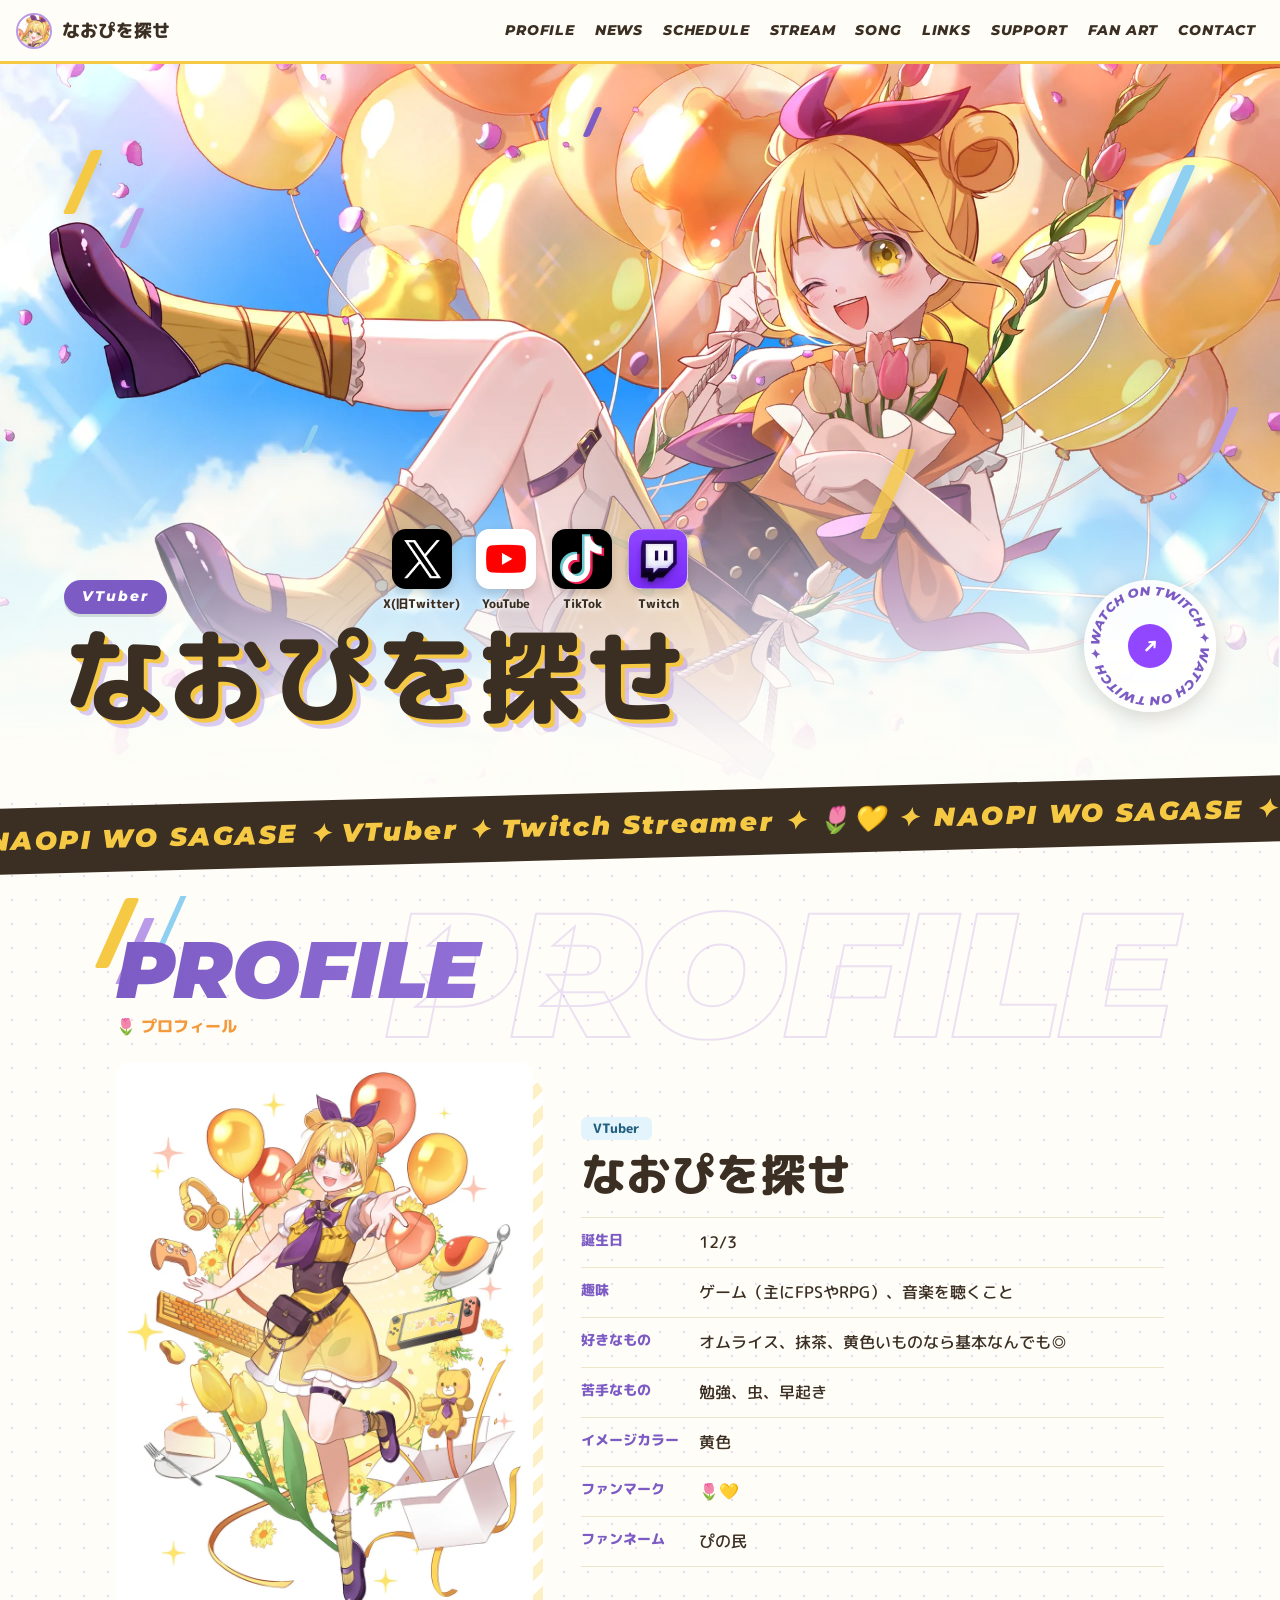
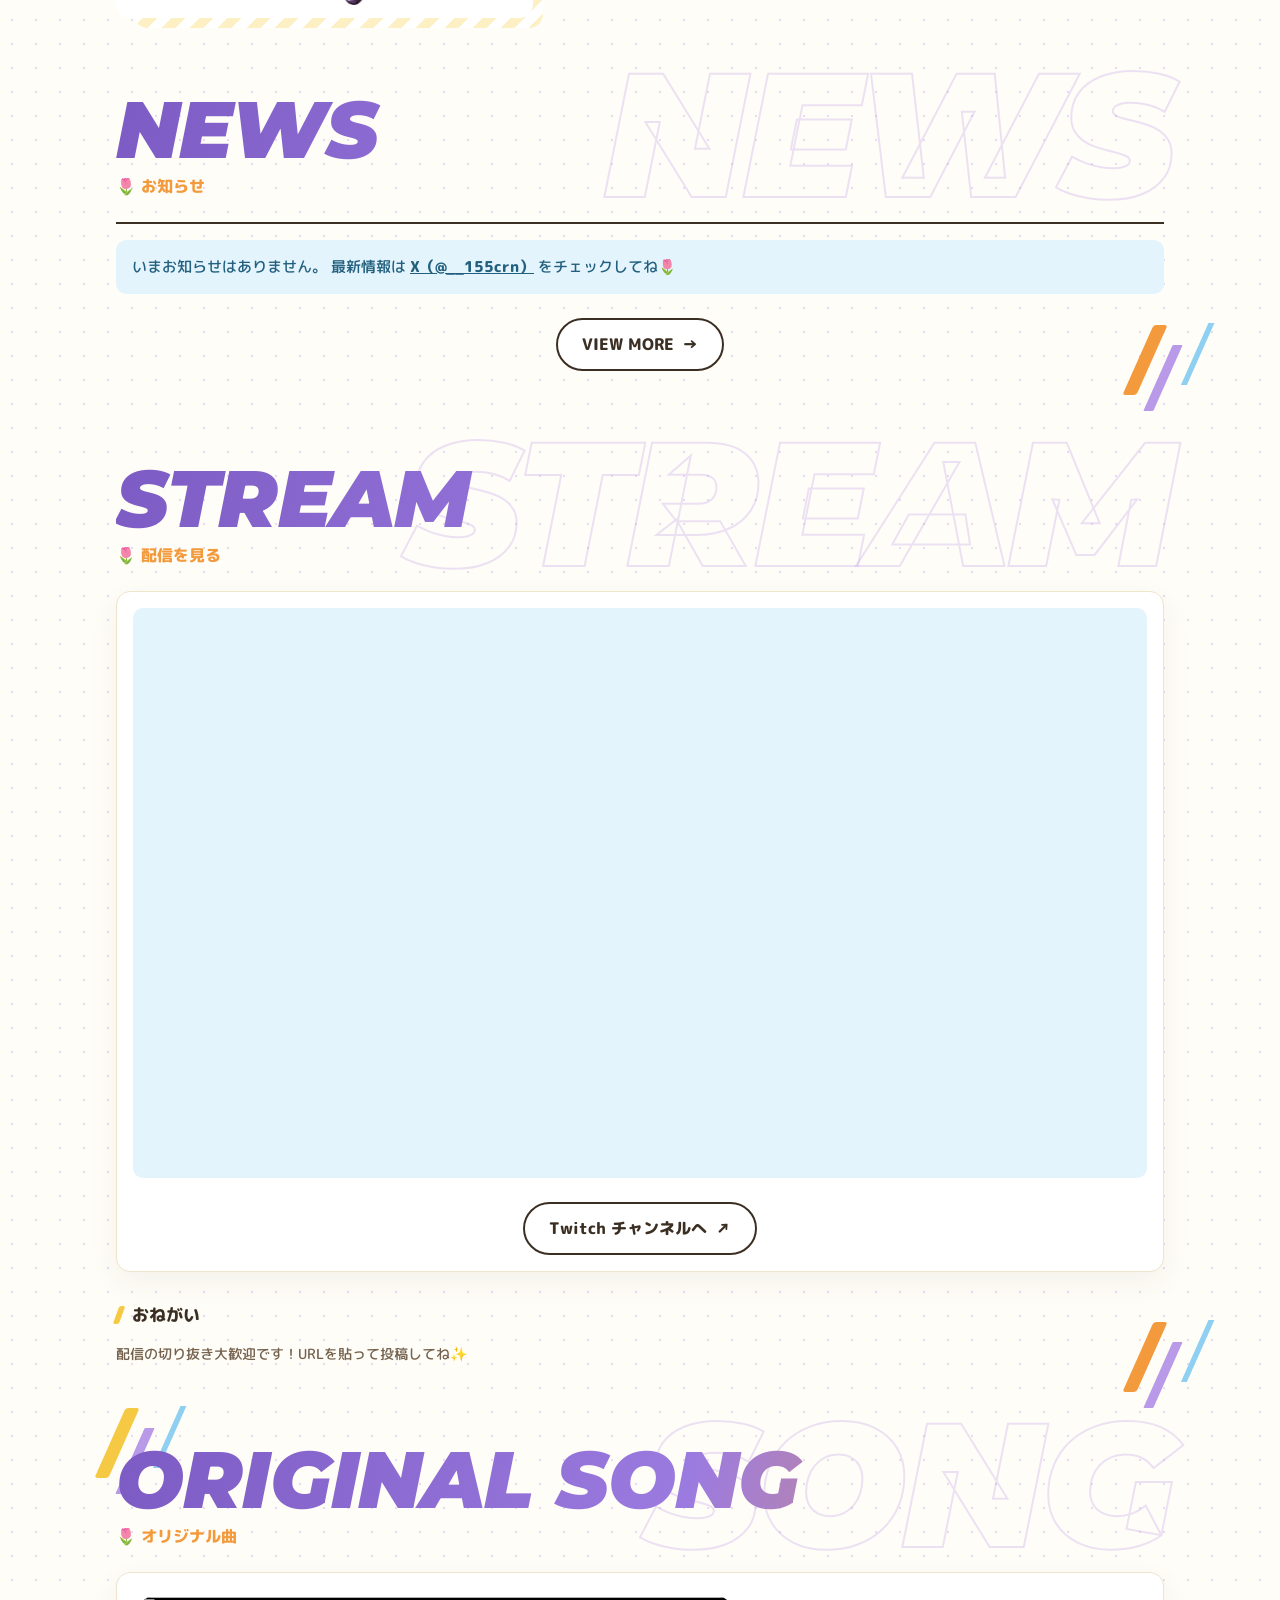
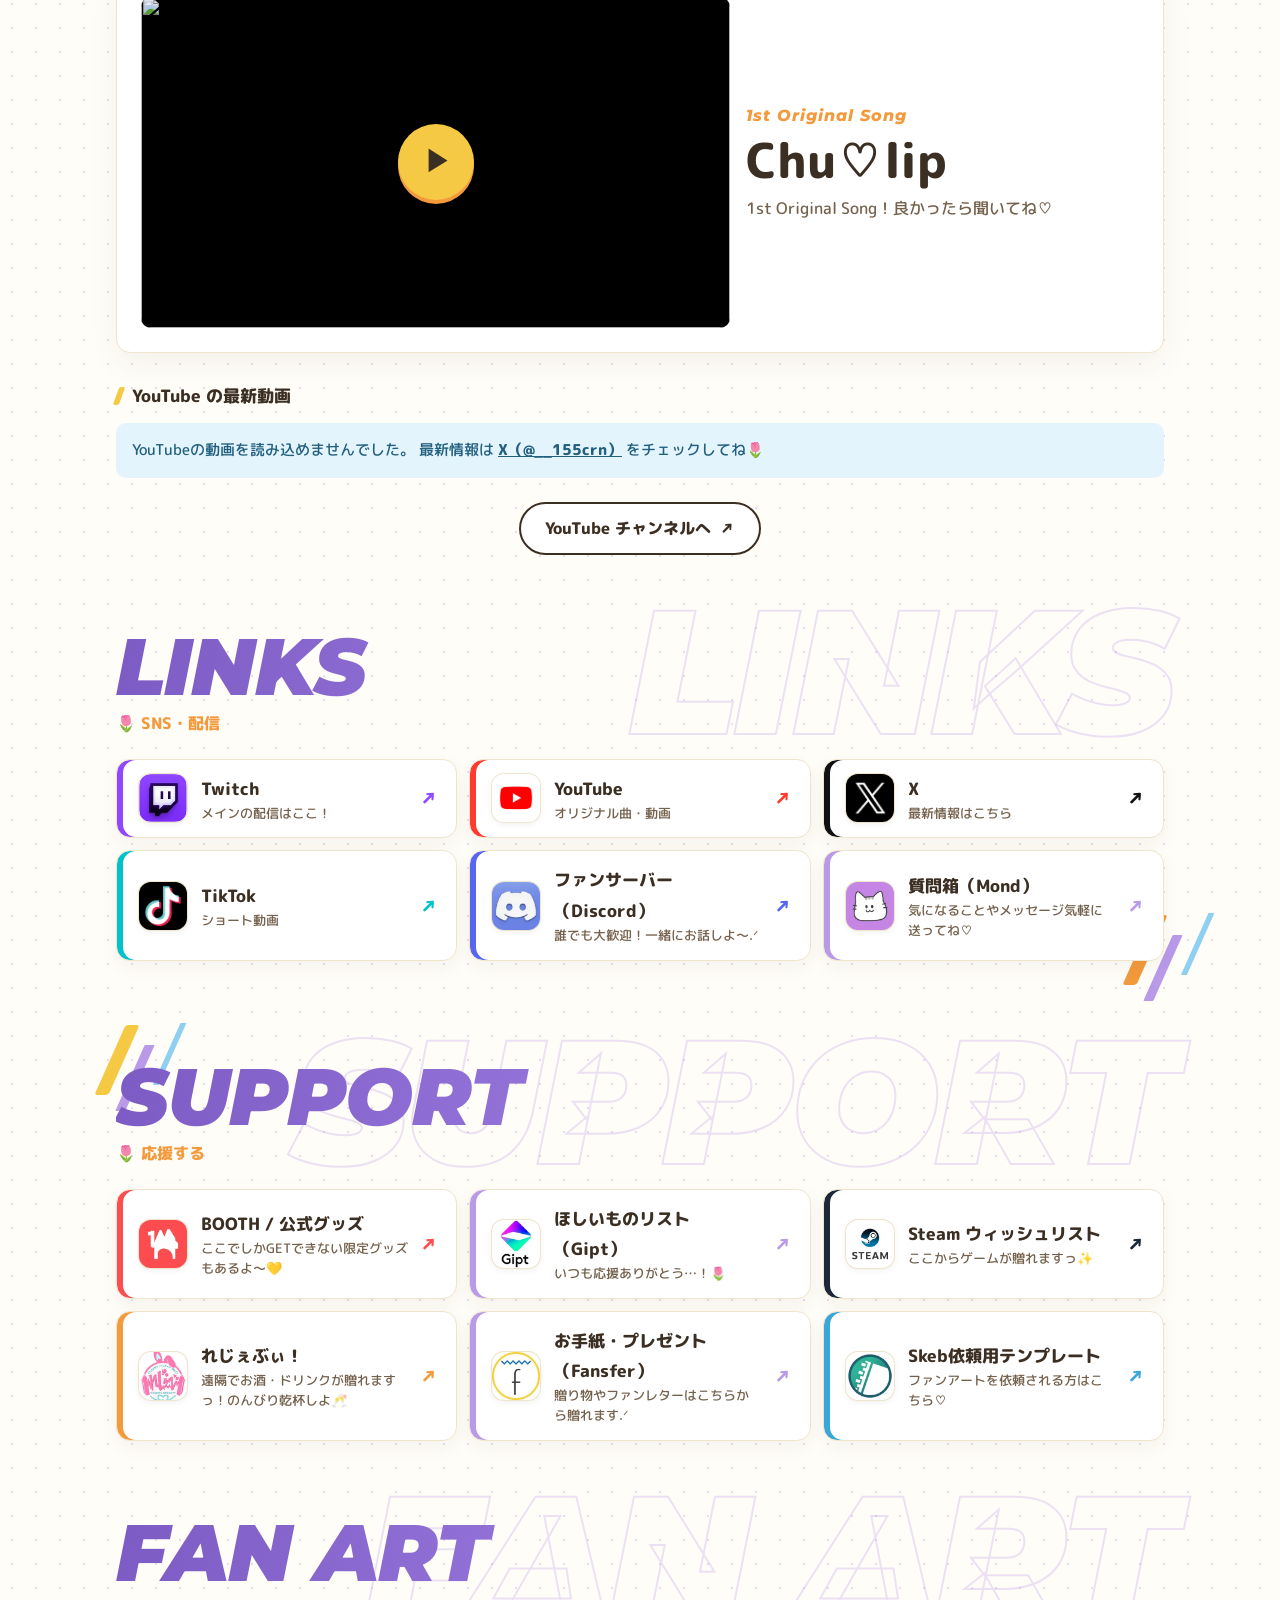
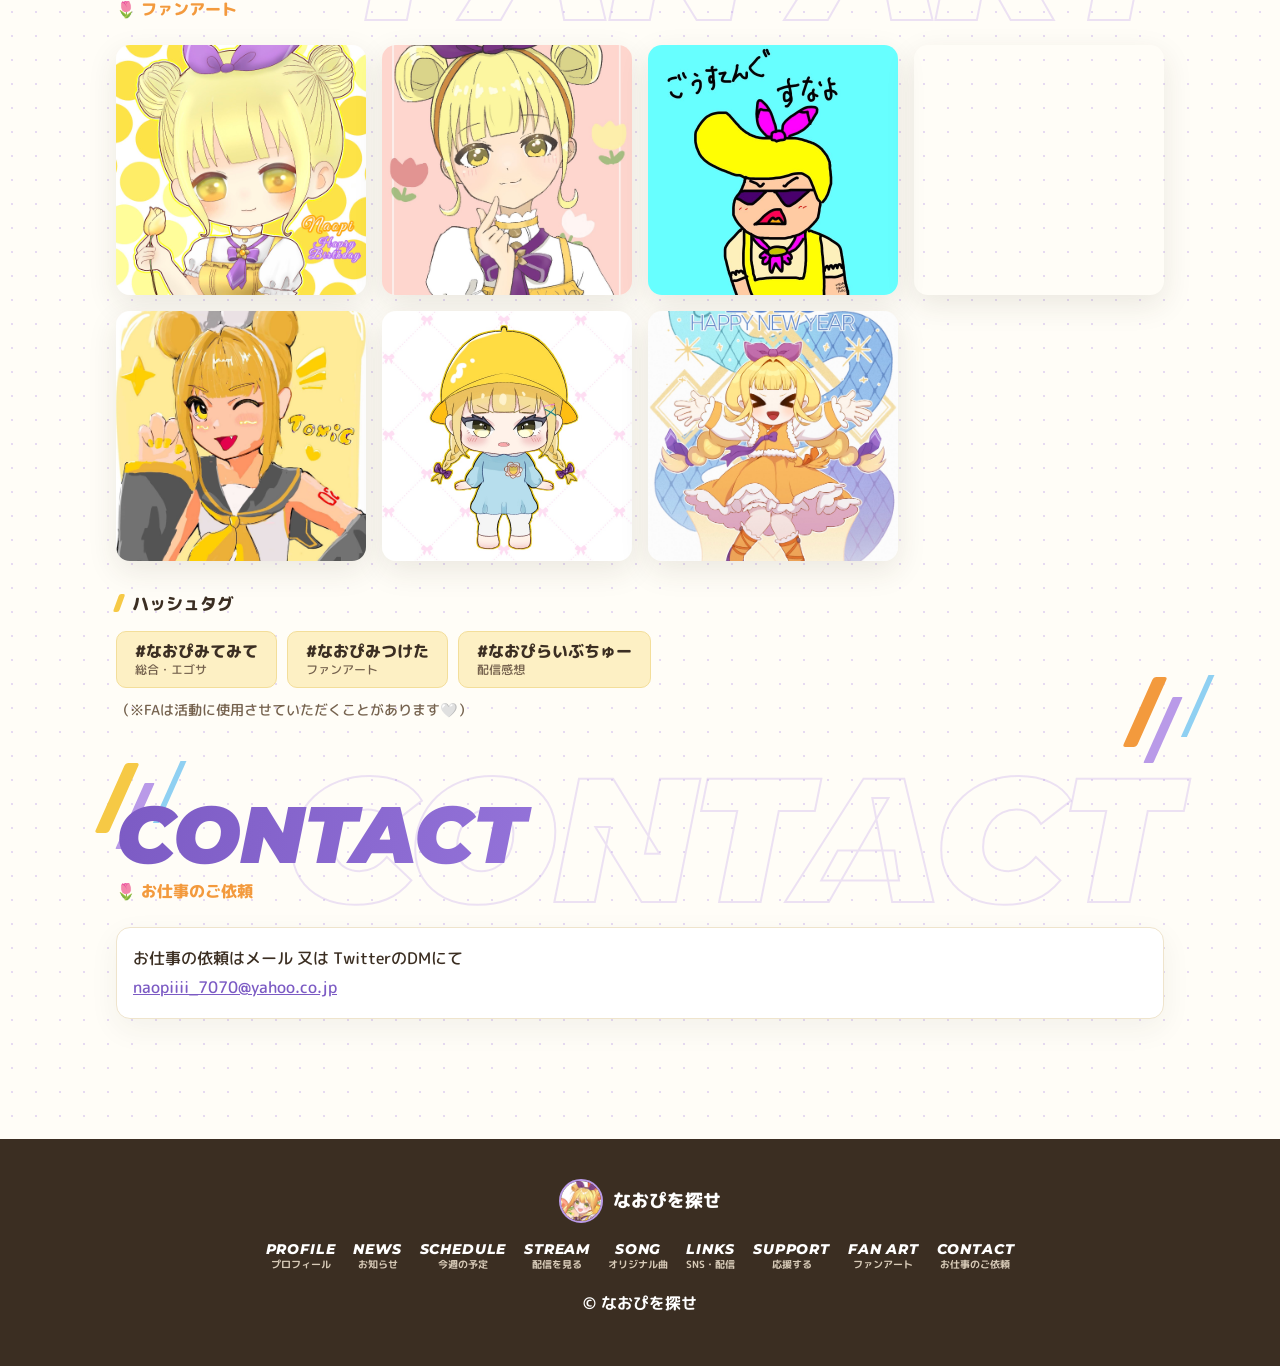
==== site/index.html @ 1cdb98ff "バージョン番号を更新（トップの絵を元に戻したので古い表示が残らないように） Co-Authored-By: Claude Opus 5.5 <noreply@anthropic.com>" ====
<!doctype html>
<html lang="ja">
<head>
<meta charset="utf-8">
<meta name="viewport" content="width=device-width, initial-scale=1">
<title>なおぴを探せ 公式サイト</title>
<meta name="description" content="黄色とチューリップが好きなVTuber「なおぴを探せ」の公式サイト。Twitchでの配信、オリジナル曲「Chu♡lip」、最新のお知らせはこちら。">
<meta name="theme-color" content="#F6C945">
<meta property="og:type" content="website">
<meta property="og:title" content="なおぴを探せ 公式サイト">
<meta property="og:description" content="黄色とチューリップが好きなVTuber。Twitchで配信中🌷💛">
<link rel="canonical" href="https://naopi-official.github.io/">
<meta property="og:url" content="https://naopi-official.github.io/">
<meta property="og:site_name" content="なおぴを探せ 公式サイト">
<meta property="og:image" content="https://naopi-official.github.io/img/ogp.png">
<meta property="og:image:width" content="1200">
<meta property="og:image:height" content="630">
<meta name="twitter:image" content="https://naopi-official.github.io/img/ogp.png">
<meta name="twitter:card" content="summary_large_image">
<meta name="twitter:site" content="@__155crn">
<link rel="icon" href="img/icon-32.png" sizes="32x32">
<link rel="apple-touch-icon" href="img/icon-192.png">
<link rel="preconnect" href="https://fonts.googleapis.com">
<link rel="preconnect" href="https://fonts.gstatic.com" crossorigin>
<link href="https://fonts.googleapis.com/css2?family=M+PLUS+Rounded+1c:wght@500;700;800&family=Montserrat:ital,wght@1,800;1,900&display=swap" rel="stylesheet">
<link rel="stylesheet" href="css/style.css?v=202611242104">
<script type="module" src="js/main.js?v=202611242104"></script>
</head>
<body>
<div id="loader" class="loader" aria-hidden="true">
  <img class="loader-icon" src="img/loader-tulip.webp?v=2" alt="" width="140" height="140">
  <p class="loader-name">なおぴを探せ</p>
  <p class="loader-bar"><span></span></p>
</div>
<a class="skip" href="#profile">本文へ</a>

<header class="site-header">
  <a class="logo" href="#top"><img src="img/icon-192.png" alt="" width="36" height="36"><span data-name>なおぴを探せ</span></a>
  <button id="menu-button" class="menu-button" type="button" aria-expanded="false" aria-controls="site-nav"><span></span><span></span><span class="sr">メニュー</span></button>
  <nav id="site-nav" class="site-nav" aria-label="ページ内メニュー">
    <a href="#profile"><span class="nav-en">PROFILE</span></a>
    <a href="#news"><span class="nav-en">NEWS</span></a>
    <a href="#week"><span class="nav-en">SCHEDULE</span></a>
    <a href="#watch"><span class="nav-en">STREAM</span></a>
    <a href="#youtube"><span class="nav-en">SONG</span></a>
    <a href="#links"><span class="nav-en">LINKS</span></a>
    <a href="#support"><span class="nav-en">SUPPORT</span></a>
    <a href="#gallery"><span class="nav-en">FAN ART</span></a>
    <a href="#contact"><span class="nav-en">CONTACT</span></a>
  </nav>
</header>

<section id="top" class="hero">
  <div class="hero-slides">
    <picture class="hero-slide hero-slide-swing is-active">
      <source srcset="img/hero-swing.webp" type="image/webp">
      <img src="img/hero-swing.jpg" alt="風船のブランコに乗ってウインクする、黄色い髪のなおぴ" fetchpriority="high">
    </picture>
  </div>
  <div class="particles" aria-hidden="true">
    <i class="p p1"></i><i class="p p2"></i><i class="p p3"></i><i class="p p4"></i>
    <i class="p p5"></i><i class="p p6"></i><i class="p p7"></i><i class="p p8"></i>
  </div>
  <a class="circle-link" href="https://www.twitch.tv/naopi123" target="_blank" rel="noopener noreferrer" aria-label="Twitchで配信を見る">
    <svg viewBox="0 0 120 120" aria-hidden="true">
      <defs><path id="circle-path" d="M60,60 m-46,0 a46,46 0 1,1 92,0 a46,46 0 1,1 -92,0"/></defs>
      <text textLength="286" lengthAdjust="spacingAndGlyphs"><textPath href="#circle-path" textLength="286" lengthAdjust="spacingAndGlyphs">WATCH ON TWITCH ✦ WATCH ON TWITCH ✦</textPath></text>
    </svg>
    <span class="circle-arrow">↗</span>
  </a>
  <div class="hero-copy">
    <a id="live-badge" class="live-badge" href="https://www.twitch.tv/naopi123" target="_blank" rel="noopener noreferrer" hidden>● LIVE NOW — いますぐ見る ↗</a>
    <div class="hero-title">
      <div class="hero-top-row">
        <p class="hero-kicker">VTuber</p>
        <ul class="hero-sns" aria-label="SNS">
          <li><a href="https://x.com/__155crn" target="_blank" rel="noopener noreferrer"><img src="img/links/x.png" alt="" width="64" height="64"><span>X(旧Twitter)</span></a></li>
          <li><a href="https://www.youtube.com/@naopi_123" target="_blank" rel="noopener noreferrer"><img src="img/links/youtube.png" alt="" width="64" height="64"><span>YouTube</span></a></li>
          <li><a href="https://www.tiktok.com/@naopi_123" target="_blank" rel="noopener noreferrer"><img src="img/links/tiktok.png" alt="" width="64" height="64"><span>TikTok</span></a></li>
          <li><a href="https://www.twitch.tv/naopi123" target="_blank" rel="noopener noreferrer"><img src="img/links/twitch.webp" alt="" width="64" height="64"><span>Twitch</span></a></li>
        </ul>
      </div>
      <h1 class="hero-name" data-name>なおぴを探せ</h1>
    </div>
  </div>
</section>

<div class="marquee" aria-hidden="true">
  <div class="marquee-track">
    <span>NAOPI WO SAGASE ✦ VTuber ✦ Twitch Streamer ✦ 🌷💛 ✦ </span><span>NAOPI WO SAGASE ✦ VTuber ✦ Twitch Streamer ✦ 🌷💛 ✦ </span>
  </div>
</div>

<main>
  <section id="profile" class="section" data-bg="PROFILE">
    <h2 class="section-title"><span class="en">PROFILE</span><span class="ja">プロフィール</span></h2>
    <div class="profile-card">
      <div class="profile-visual"><img src="img/profile-party.webp" alt="" width="900" height="1200" loading="lazy"></div>
      <div class="profile-body">
        <p class="profile-tag">VTuber</p>
        <p class="profile-name" data-name>なおぴを探せ</p>
        <dl id="profile-list" class="profile-list"></dl>
      </div>
    </div>
  </section>

  <section id="news" class="section" data-bg="NEWS">
    <h2 class="section-title"><span class="en">NEWS</span><span class="ja">お知らせ</span></h2>
    <ul id="notices-list" class="notices-list"></ul>
    <p class="news-more-wrap"><a class="btn btn-outline" href="news.html">VIEW MORE <span aria-hidden="true">→</span></a></p>
  </section>

  <section id="week" class="section" data-bg="SCHEDULE" hidden>
    <h2 class="section-title"><span class="en">SCHEDULE</span><span class="ja">今週の予定</span></h2>
    <p id="week-range" class="week-range"></p>
    <ol id="week-list" class="week-list"></ol>
  </section>

  <section id="watch" class="section" data-bg="STREAM">
    <h2 class="section-title"><span class="en">STREAM</span><span class="ja">配信を見る</span></h2>
    <div class="panel">
      <div id="twitch-player" class="embed-16x9" aria-label="Twitchプレイヤー"></div>
      <a class="btn btn-outline" href="https://www.twitch.tv/naopi123" target="_blank" rel="noopener noreferrer">Twitch チャンネルへ <span aria-hidden="true">↗</span></a>
    </div>
    <h3 class="sub-title">おねがい</h3>
    <p id="profile-clip" class="small-note"></p>
  </section>

  <section id="youtube" class="section" data-bg="SONG">
    <h2 class="section-title"><span class="en">ORIGINAL SONG</span><span class="ja">オリジナル曲</span></h2>
    <div class="panel song-panel">
      <div id="song-player" class="embed-16x9"></div>
      <div class="song-meta">
        <p class="song-label">1st Original Song</p>
        <p id="song-title" class="song-title">Chu♡lip</p>
        <p id="song-note" class="song-note"></p>
      </div>
    </div>
    <h3 class="sub-title">YouTube の最新動画</h3>
    <ul id="youtube-list" class="video-list"></ul>
    <a class="btn btn-outline" href="https://www.youtube.com/@naopi_123" target="_blank" rel="noopener noreferrer">YouTube チャンネルへ <span aria-hidden="true">↗</span></a>
  </section>

  <section id="links" class="section" data-bg="LINKS">
    <h2 class="section-title"><span class="en">LINKS</span><span class="ja">SNS・配信</span></h2>
    <div id="links-main" class="link-grid"></div>
    <div id="x-timeline" class="x-timeline" hidden></div>
  </section>

  <section id="support" class="section" data-bg="SUPPORT">
    <h2 class="section-title"><span class="en">SUPPORT</span><span class="ja">応援する</span></h2>
    <div id="links-support" class="link-grid"></div>
  </section>

  <section id="gallery" class="section" data-bg="FAN ART">
    <h2 class="section-title"><span class="en">FAN ART</span><span class="ja">ファンアート</span></h2>
    <div id="gallery-list" class="gallery"></div>
    <h3 class="sub-title">ハッシュタグ</h3>
    <div id="hashtags" class="hashtags"></div>
    <p id="fanart-note" class="small-note"></p>
  </section>

  <section id="contact" class="section" data-bg="CONTACT" hidden>
    <h2 class="section-title"><span class="en">CONTACT</span><span class="ja">お仕事のご依頼</span></h2>
    <p id="contact-text" class="panel"></p>
  </section>
</main>

<footer class="footer">
  <a class="logo" href="#top"><img src="img/icon-192.png" alt="" width="44" height="44"><span data-name>なおぴを探せ</span></a>
  <nav class="footer-nav" aria-label="フッターメニュー">
    <a href="#profile"><span class="nav-en">PROFILE</span><span class="nav-ja">プロフィール</span></a><a href="#news"><span class="nav-en">NEWS</span><span class="nav-ja">お知らせ</span></a><a href="#week"><span class="nav-en">SCHEDULE</span><span class="nav-ja">今週の予定</span></a><a href="#watch"><span class="nav-en">STREAM</span><span class="nav-ja">配信を見る</span></a><a href="#youtube"><span class="nav-en">SONG</span><span class="nav-ja">オリジナル曲</span></a><a href="#links"><span class="nav-en">LINKS</span><span class="nav-ja">SNS・配信</span></a><a href="#support"><span class="nav-en">SUPPORT</span><span class="nav-ja">応援する</span></a><a href="#gallery"><span class="nav-en">FAN ART</span><span class="nav-ja">ファンアート</span></a><a href="#contact"><span class="nav-en">CONTACT</span><span class="nav-ja">お仕事のご依頼</span></a>
  </nav>
  <p class="copy">© <span data-name>なおぴを探せ</span></p>
</footer>
</body>
</html>
---- site/css/style.css ----
/* なおぴを探せ 公式サイト
   色は絵から：黄色・オレンジ・水色・ラベンダー。構成は VTuber 公式サイトの定番（固定ナビ・全幅KV・特大英字見出し） */
:root {
  --yellow: #F6C945;
  --yellow-soft: #FDF0C4;
  --orange: #F39A3D;
  --sky: #8FD0F2;
  --sky-soft: #E3F4FC;
  --lavender: #B99AE8;
  --lavender-deep: #7C5BC4;
  --paper: #FFFDF7;
  --ink: #3B2E22;
  --ink-soft: #75624E;
  --line: #EFE4CC;
  --radius: 14px;
  --font: "M PLUS Rounded 1c", "Hiragino Maru Gothic ProN", "Yu Gothic", sans-serif;
  --display: "Montserrat", "M PLUS Rounded 1c", sans-serif;
  --header-h: 64px;
}

*, *::before, *::after { box-sizing: border-box; }
html { scroll-behavior: smooth; scroll-padding-top: calc(var(--header-h) + 12px); overflow-x: clip; }
body {
  margin: 0;
  font-family: var(--font);
  font-weight: 500;
  color: var(--ink);
  line-height: 1.8;
  background-color: var(--paper);
  background-image: radial-gradient(rgba(185, 154, 232, .35) 1.2px, transparent 1.4px);
  background-size: 24px 24px;
  overflow-x: hidden;
}
img { max-width: 100%; display: block; }
a { color: var(--lavender-deep); }
[hidden] { display: none !important; }
.sr { position: absolute; width: 1px; height: 1px; overflow: hidden; clip: rect(0 0 0 0); }
.skip { position: absolute; left: -999px; }
.skip:focus { left: 12px; top: 12px; z-index: 100; background: #fff; padding: 8px 12px; border-radius: 10px; }

/* ---------- Header（固定ナビ） ---------- */
.site-header {
  position: fixed; inset: 0 0 auto; z-index: 50; height: var(--header-h);
  display: flex; align-items: center; justify-content: space-between; gap: 16px;
  padding: 0 16px;
  background: rgba(255, 253, 247, .92);
  backdrop-filter: blur(8px);
  border-bottom: 3px solid var(--yellow);
}
.logo { display: inline-flex; align-items: center; gap: 10px; white-space: nowrap; flex-shrink: 0; color: var(--ink); text-decoration: none; font-weight: 800; font-size: 1.1rem; }
.logo img { border-radius: 50%; border: 2px solid var(--lavender); }
.site-nav { display: flex; gap: 4px; }
.site-nav a {
  display: flex; flex-direction: column; align-items: center; line-height: 1.25;
  font-family: var(--display); font-style: italic; font-weight: 800; font-size: .85rem; letter-spacing: .06em;
  color: var(--ink); text-decoration: none; padding: 6px 8px; border-radius: 8px; white-space: nowrap;
}
/* メニューの英語の下に小さく日本語 */
.nav-ja { font-family: var(--font); font-style: normal; font-weight: 700; font-size: .6rem; letter-spacing: 0; color: var(--ink-soft); white-space: nowrap; }
.site-nav a:hover { background: var(--yellow-soft); }
.menu-button { display: none; }

@media (max-width: 959px) {
  .menu-button {
    display: grid; place-content: center; gap: 6px; width: 48px; height: 48px; border: 0; border-radius: 12px;
    background: var(--yellow); cursor: pointer;
  }
  .menu-button > span:not(.sr) { display: block; width: 22px; height: 3px; border-radius: 3px; background: var(--ink); transition: transform .2s; }
  .menu-button[aria-expanded="true"] > span:nth-child(1) { transform: translateY(4.5px) rotate(45deg); }
  .menu-button[aria-expanded="true"] > span:nth-child(2) { transform: translateY(-4.5px) rotate(-45deg); }
  .site-nav {
    position: fixed; top: var(--header-h); left: 0; right: 0; flex-direction: column; gap: 0;
    padding: 8px 16px 20px; background: var(--paper); border-bottom: 3px solid var(--yellow);
    transform: translateY(-120%); visibility: hidden; transition: transform .25s ease, visibility .25s;
  }
  .site-nav.open { transform: none; visibility: visible; }
  .site-nav a { flex-direction: row; align-items: baseline; gap: 12px; font-size: 1.3rem; padding: 12px 8px; border-bottom: 1px dashed var(--line); }
  .site-nav .nav-ja { font-size: .85rem; }
}

/* ---------- Hero（全幅キービジュアル） ---------- */
.hero { position: relative; margin-top: var(--header-h); overflow: hidden; background: var(--yellow-soft); }
/* キービジュアルのスライド：重ねて置き、is-active だけ表示。表示中はゆっくりズーム。マウスで少しずれる */
.hero-slides {
  position: relative; width: 100%; aspect-ratio: 1824 / 2056; overflow: hidden;
  transform: translate(calc(var(--mx, 0) * -14px), calc(var(--my, 0) * -10px)) scale(1.03);
  transition: transform .4s ease-out;
}
.hero-slides:has(.hero-slide-swing) { transform: none; }
.hero-slide { position: absolute; inset: 0; opacity: 0; transition: opacity 1.4s ease; }
.hero-slide.is-active { opacity: 1; }
.hero-slide img { width: 100%; height: 100%; object-fit: cover; transform: scale(1); }
.hero-slide.is-active img { animation: kenburns 9s ease-out forwards; }
.hero-slide-b img { object-position: 42% 50%; }
/* ブランコの絵：スマホでは絵の右端に寄せ、顔を画面の中ほど（Twitchの丸ボタンの左）に出す */
.hero-slide-swing img { object-position: 91% 50%; }
/* 立ち絵：白い背景を黄色になじませる（白×乗算＝背景色） */
.hero-slide-stand { background: radial-gradient(circle at 50% 45%, #fff 0%, var(--yellow-soft) 70%); }
.hero-slide-stand img { object-fit: contain; mix-blend-mode: multiply; }
@keyframes kenburns { from { transform: scale(1.12); } to { transform: scale(1); } }

/* ブランコの絵：背景とキャラを分けて立体的に動かす
   --mx / --my：マウス位置（-0.5〜0.5）、--sy：スクロール量（px）
   キャラの切り抜きが読み込めたら（.fg-ready）、キャラを消した背景に切り替える。読み込めない間は元の絵のまま */
.hero-slide-swing .hero-bg, .hero-slide-swing .hero-fg,
.hero-slide-swing .hero-bg picture, .hero-slide-swing .hero-bg-clean { position: absolute; inset: 0; }
.hero-slide-swing .hero-bg picture { display: block; }
.hero-slide-swing img { animation: none; }
.hero-slide-swing .hero-bg {
  filter: blur(1.5px) saturate(1.05);
  transform: translate(calc(var(--mx, 0) * -14px), calc(var(--my, 0) * -10px + var(--sy, 0) * .3px)) scale(1.08);
  transition: transform .5s ease-out;
}
.hero-slide-swing .hero-bg-clean { opacity: 0; transition: opacity .8s ease; }
.hero.fg-ready .hero-slide-swing .hero-bg-clean { opacity: 1; }
.hero-slide-swing .hero-fg {
  opacity: 0;
  transform: translate(calc(var(--mx, 0) * 16px), calc(var(--my, 0) * 10px + var(--sy, 0) * -.06px)) scale(1.08);
  transition: transform .35s ease-out;
}
.hero.fg-ready .hero-slide-swing .hero-fg { opacity: 1; }
.hero.fg-ready .hero-slide-swing .hero-fg img {
  filter: drop-shadow(0 16px 20px rgba(59, 46, 34, .26));
  transform-origin: 62% -30%; /* ロープの上のほうを支点にゆらゆら */
  animation: swing-rock 5s ease-in-out infinite, fg-in 1.2s cubic-bezier(.2, .8, .2, 1) both;
}
@keyframes swing-rock {
  0%, 100% { rotate: -1.4deg; translate: 0 0; }
  50% { rotate: 1.4deg; translate: 0 -6px; }
}
@keyframes fg-in { from { opacity: 0; scale: 1.06; } to { opacity: 1; scale: 1; } }
@media (prefers-reduced-motion: reduce) {
  .hero.fg-ready .hero-slide-swing .hero-fg img { animation: none; }
  .hero-slide-swing .hero-bg, .hero-slide-swing .hero-fg { transform: scale(1.08); }
}

/* 浮かぶ斜めの線（パーティクル） */
.particles {
  position: absolute; inset: 0; pointer-events: none; z-index: 1;
  transform: translate(calc(var(--mx, 0) * 22px), calc(var(--my, 0) * 16px));
  transition: transform .4s ease-out;
}
.p {
  position: absolute; display: block; width: 12px; height: 64px; border-radius: 3px;
  transform: skewX(-24deg); animation: float 5.4s ease-in-out infinite alternate;
  box-shadow: 0 4px 12px rgba(59, 46, 34, .12);
}
.p1 { left: 6%; top: 12%; background: var(--yellow); }
.p2 { left: 10%; top: 20%; width: 8px; height: 40px; background: var(--lavender); animation-duration: 6.1s; }
.p3 { right: 8%; top: 14%; background: var(--sky); height: 80px; animation-duration: 5.8s; }
.p4 { right: 13%; top: 30%; width: 6px; height: 34px; background: var(--orange); animation-duration: 4.9s; }
.p5 { left: 46%; top: 6%; width: 7px; height: 30px; background: var(--lavender-deep); animation-duration: 6.4s; }
.p6 { right: 30%; bottom: 34%; width: 16px; height: 90px; background: rgba(246, 201, 69, .8); animation-duration: 5.2s; }
.p7 { left: 24%; bottom: 46%; width: 6px; height: 28px; background: var(--sky); animation-duration: 4.6s; }
.p8 { right: 4%; bottom: 46%; width: 9px; height: 46px; background: var(--lavender); animation-duration: 6.8s; }
@keyframes float {
  from { transform: skewX(-24deg) translateY(0); }
  to { transform: skewX(-24deg) translateY(-22px); }
}

/* 回る円形ボタン */
.circle-link {
  position: absolute; z-index: 2; right: 16px; top: 16px; width: 104px; height: 104px;
  display: grid; place-items: center; border-radius: 50%; text-decoration: none;
  background: rgba(255, 255, 255, .92); box-shadow: 0 6px 20px rgba(59, 46, 34, .18);
  transition: transform .2s ease;
}
.circle-link:hover { transform: scale(1.08); }
.circle-link svg { position: absolute; inset: 0; width: 100%; height: 100%; animation: spin 16s linear infinite; }
.circle-link text { font-family: var(--display); font-style: italic; font-weight: 800; font-size: 11px; fill: var(--lavender-deep); }
.circle-arrow {
  width: 44px; height: 44px; display: grid; place-items: center; border-radius: 50%;
  background: #9146FF; color: #fff; font-weight: 800; font-size: 1.2rem;
}
@keyframes spin { to { transform: rotate(360deg); } }

/* 流れ続ける英字の帯 */
.marquee {
  overflow: hidden; background: var(--ink); color: var(--yellow); padding: 10px 0;
  transform: rotate(-1.5deg) scaleX(1.02); margin: 8px 0 0; position: relative; z-index: 2;
}
.marquee-track { display: flex; width: max-content; animation: marquee 22s linear infinite; }
.marquee-track span {
  font-family: var(--display); font-style: italic; font-weight: 900; font-size: clamp(1.1rem, 3vw, 1.6rem);
  letter-spacing: .08em; white-space: nowrap; padding-right: .5em;
}
@keyframes marquee { to { transform: translateX(-50%); } }

/* オープニング（JSが止まっても3秒で必ず消える） */
.loader {
  position: fixed; inset: 0; z-index: 200; display: grid; place-content: center; justify-items: center; gap: 10px;
  background: var(--paper);
  background-image: radial-gradient(rgba(185, 154, 232, .35) 1.2px, transparent 1.4px); background-size: 24px 24px;
  animation: loader-out .5s ease 3s forwards;
}
.loader.is-done { animation: loader-out .5s ease forwards; }
.loader-icon {
  width: 140px; height: 140px; object-fit: contain; filter: drop-shadow(0 6px 10px rgba(59, 46, 34, .15));
  animation: pop .7s cubic-bezier(.3, 1.6, .5, 1) both;
}
.loader-name { margin: 6px 0 0; font-size: 1.5rem; font-weight: 800; animation: rise .6s .35s ease both; }
.loader-bar { margin: 0; width: 140px; height: 6px; border-radius: 6px; background: var(--yellow-soft); overflow: hidden; }
.loader-bar span { display: block; height: 100%; width: 100%; background: linear-gradient(90deg, var(--yellow), var(--orange), var(--lavender)); transform-origin: left; animation: bar 1.3s ease both; }
@keyframes pop { from { transform: scale(0) rotate(-20deg); } to { transform: scale(1) rotate(0); } }
@keyframes rise { from { opacity: 0; transform: translateY(12px); } to { opacity: 1; transform: none; } }
@keyframes bar { from { transform: scaleX(0); } to { transform: scaleX(1); } }
@keyframes loader-out { to { opacity: 0; visibility: hidden; } }

/* スクロールで出てくる演出（JS が reveal を付けたものだけ） */
.reveal { opacity: 0; transform: translateY(28px); transition: opacity .7s ease var(--d, 0ms), transform .7s cubic-bezier(.2, .8, .2, 1) var(--d, 0ms); }
.reveal.is-in { opacity: 1; transform: none; }
.section-title.reveal { transform: none; opacity: 1; }
.section-title.reveal .en { clip-path: inset(0 100% 0 0); transition: clip-path .8s cubic-bezier(.7, 0, .2, 1); }
.section-title.reveal .ja { opacity: 0; transform: translateX(-12px); transition: opacity .5s .4s, transform .5s .4s; }
.section-title.reveal.is-in .en { clip-path: inset(0 0 0 0); }
.section-title.reveal.is-in .ja { opacity: 1; transform: none; }
.profile-visual.reveal { transform: translateX(-40px); }
.profile-visual.reveal.is-in { transform: none; }

/* 画像に触れると少し拡大 */
.gallery-item, .profile-visual { overflow: visible; }
.gallery-item img, .profile-visual img { transition: transform .4s ease, box-shadow .4s ease; }
.gallery-item:hover img, .profile-visual:hover img { transform: scale(1.03) rotate(-.6deg); }
.hero-copy {
  position: relative; padding: 0 16px 32px; margin-top: -120px; z-index: 1;
}
.hero::after { /* 文字を読みやすくするための下のグラデーション */
  content: ""; position: absolute; left: 0; right: 0; bottom: 0; height: 340px; pointer-events: none;
  background: linear-gradient(to top, var(--paper) 30%, rgba(255, 253, 247, 0));
}
.hero-kicker {
  display: inline-block; margin: 0 0 8px; padding: 4px 18px; border-radius: 999px;
  font-family: var(--display); font-style: italic; font-weight: 800; font-size: .9rem; letter-spacing: .14em;
  background: var(--lavender-deep); color: #fff; box-shadow: 0 3px 0 rgba(0,0,0,.12);
}
.hero-name {
  margin: 0; font-weight: 800; line-height: 1.1; letter-spacing: .02em; white-space: nowrap;
  font-size: clamp(2.4rem, 12vw, 6.4rem);
  color: var(--ink);
  text-shadow: 4px 4px 0 var(--yellow), 8px 8px 0 rgba(185, 154, 232, .5);
}
/* 名前の右上のSNSアイコン */
.hero-title { width: fit-content; max-width: 100%; }
.hero-top-row { display: flex; align-items: flex-end; justify-content: space-between; gap: 12px; margin-bottom: 6px; }
.hero-top-row .hero-kicker { margin: 0; }
.hero-sns { list-style: none; margin: 0; padding: 0; display: flex; gap: 6px; }
.hero-sns a { display: flex; flex-direction: column; align-items: center; gap: 4px; text-decoration: none; color: var(--ink); transition: transform .15s ease; }
.hero-sns a:hover { transform: translateY(-3px); }
.hero-sns img { width: 44px; height: 44px; border-radius: 11px; object-fit: cover; background: #fff; box-shadow: 0 3px 10px rgba(59, 46, 34, .18); }
.hero-sns span { font-size: .65rem; font-weight: 800; white-space: nowrap; text-shadow: 0 0 4px #fff, 0 0 8px #fff; }
@media (min-width: 768px) {
  .hero-sns { gap: 16px; }
  .hero-sns img { width: 60px; height: 60px; border-radius: 14px; }
  .hero-sns span { font-size: .75rem; }
}
.hero-tagline { margin: 12px 0 18px; font-weight: 700; color: var(--ink-soft); max-width: 34em; }
.hero-actions { display: flex; flex-wrap: wrap; gap: 12px; }
.live-badge {
  display: inline-block; margin-bottom: 10px; padding: 6px 16px; border-radius: 999px;
  background: #E5484D; color: #fff; font-weight: 800; text-decoration: none;
  animation: pulse 1.6s ease-in-out infinite;
}
@keyframes pulse { 50% { transform: scale(1.05); } }

@media (min-width: 768px) {
  .hero-slides { aspect-ratio: 16 / 9; max-height: calc(100vh - var(--header-h)); }
  /* 縦長のチューリップの絵は、全体を右側に収めて背景をグラデーションにする */
  .hero-slide-b {
    background:
      radial-gradient(rgba(255, 255, 255, .6) 1.4px, transparent 1.6px) 0 0 / 22px 22px,
      linear-gradient(120deg, var(--sky) 0%, var(--sky-soft) 45%, var(--yellow-soft) 75%, var(--yellow) 100%);
  }
  .hero-slide-swing img { object-position: 50% 40%; }
  .hero-slide-stand img { object-position: 82% 50%; }
  .hero-slide-b img { object-fit: contain; object-position: 82% 50%; filter: drop-shadow(0 10px 30px rgba(59, 46, 34, .18)); }
  .circle-link { top: auto; right: clamp(24px, 5vw, 72px); bottom: clamp(32px, 6vw, 72px); width: 132px; height: 132px; }
  .hero::after { height: 55%; background: linear-gradient(to top, rgba(255, 253, 247, .95) 10%, rgba(255, 253, 247, 0)); }
  .hero-copy { position: absolute; left: 0; right: 0; bottom: 0; margin: 0; padding: 0 clamp(24px, 5vw, 72px) clamp(24px, 4vw, 56px); }
  .hero-tagline { background: rgba(255,255,255,.75); display: inline-block; padding: 2px 10px; border-radius: 8px; }
}

/* ---------- Buttons ---------- */
.btn {
  display: inline-flex; align-items: center; justify-content: center; gap: .5em; min-height: 48px;
  padding: 10px 24px; border-radius: 999px; font-weight: 800; text-decoration: none;
  transition: transform .15s ease, background .15s ease;
}
.btn:hover { transform: translateY(-2px); }
.btn-primary { background: var(--yellow); color: var(--ink); box-shadow: 0 4px 0 var(--orange); }
.btn-ghost { background: #fff; color: var(--lavender-deep); box-shadow: 0 4px 0 var(--lavender); }
.btn-outline {
  margin: 24px auto 0; display: flex; width: fit-content;
  background: #fff; color: var(--ink); border: 2px solid var(--ink);
}
.btn-outline:hover { background: var(--yellow-soft); }

/* ---------- Sections（特大英字見出し＋背景の輪郭英字＋斜めスラッシュ） ---------- */
main { max-width: 1080px; margin: 0 auto; padding: 0 16px 40px; }
.section { position: relative; padding-top: 72px; }
.section::before { /* 背景の輪郭だけの巨大英字 */
  content: attr(data-bg); position: absolute; z-index: -1; top: 28px; right: -8px;
  font-family: var(--display); font-style: italic; font-weight: 900; line-height: 1;
  font-size: clamp(4rem, 16vw, 11rem); letter-spacing: -.02em;
  color: transparent; -webkit-text-stroke: 2px rgba(185, 154, 232, .28);
  white-space: nowrap; pointer-events: none;
}
.section::after { /* 斜めスラッシュの飾り（ふわふわ浮く） */
  content: ""; position: absolute; z-index: -1; top: 40px; left: -6px; width: 14px; height: 70px;
  background: var(--yellow); transform: skewX(-24deg); border-radius: 3px;
  animation: float 5.6s ease-in-out infinite alternate;
  box-shadow: 26px 18px 0 -2px var(--lavender), 50px -6px 0 -4px var(--sky);
}
.section:nth-of-type(even)::after { left: auto; right: 12px; top: auto; bottom: -24px; background: var(--orange); }

.section-title { margin: 0 0 28px; display: flex; flex-direction: column; line-height: 1; }
.section-title .en {
  font-family: var(--display); font-style: italic; font-weight: 900; letter-spacing: -.01em;
  font-size: clamp(2.6rem, 10vw, 5rem);
  background: linear-gradient(100deg, var(--lavender-deep), #9C7BE0 55%, var(--orange));
  -webkit-background-clip: text; background-clip: text; color: transparent;
  padding-right: .1em;
}
.section-title .ja { margin-top: 8px; font-size: 1rem; font-weight: 800; color: var(--orange); }
.section-title .ja::before { content: "🌷 "; }

.sub-title { margin: 28px 0 12px; font-size: 1.05rem; font-weight: 800; display: flex; align-items: center; gap: 10px; }
.sub-title::before { content: ""; width: 6px; height: 1.1em; background: var(--yellow); transform: skewX(-20deg); border-radius: 2px; }

.panel {
  background: #fff; border-radius: var(--radius); padding: 16px; border: 1px solid var(--line);
  box-shadow: 0 10px 30px rgba(59, 46, 34, .06);
}
.small-note { color: var(--ink-soft); font-size: .88rem; margin: 10px 0 0; text-align: center; }

/* ---------- Profile（立ち絵＋プロフィール） ---------- */
.profile-card { display: grid; gap: 20px; }
.profile-visual { position: relative; }
.profile-visual::before {
  content: ""; position: absolute; inset: 18px -10px -10px 18px; border-radius: var(--radius);
  background: repeating-linear-gradient(-45deg, var(--yellow-soft) 0 10px, #fff 10px 20px); z-index: -1;
}
.profile-visual img { border-radius: var(--radius); width: 100%; height: auto; aspect-ratio: 3 / 4; object-fit: cover; object-position: top; background: #fff; }
.profile-tag {
  display: inline-block; margin: 0; padding: 0 12px; border-radius: 6px; font-size: .8rem; font-weight: 800;
  background: var(--sky-soft); color: #23607F;
}
.profile-name { margin: 6px 0 16px; font-size: clamp(2rem, 6vw, 2.8rem); font-weight: 800; line-height: 1.2; }
.profile-list { display: grid; grid-template-columns: max-content 1fr; gap: 0; margin: 0; border-top: 1px solid var(--line); }
.profile-list dt, .profile-list dd { padding: 10px 0; border-bottom: 1px solid var(--line); }
.profile-list dt { font-weight: 800; color: var(--lavender-deep); padding-right: 20px; font-size: .9rem; }
.profile-list dd { margin: 0; overflow-wrap: anywhere; }
.profile-career { margin: 14px 0 0; font-size: .9rem; color: var(--ink-soft); }
@media (min-width: 768px) {
  .profile-card { grid-template-columns: minmax(0, 5fr) minmax(0, 7fr); gap: 48px; align-items: center; }
}

/* ---------- Embeds ---------- */
.embed-16x9 { position: relative; width: 100%; aspect-ratio: 16 / 9; border-radius: 10px; overflow: hidden; background: var(--sky-soft); }
.embed-16x9 iframe, .embed-16x9 > button { position: absolute; inset: 0; width: 100%; height: 100%; border: 0; }
.embed-fallback { position: absolute; inset: 0; display: grid; place-items: center; font-weight: 800; text-decoration: none; }
.yt-poster { cursor: pointer; padding: 0; background: #000; }
.yt-poster img { width: 100%; height: 100%; object-fit: cover; opacity: .92; }
.yt-poster::after {
  content: "▶"; position: absolute; left: 50%; top: 50%; transform: translate(-50%, -50%);
  width: 76px; height: 76px; border-radius: 50%; display: grid; place-items: center; padding-left: 6px;
  background: var(--yellow); color: var(--ink); font-size: 1.8rem; box-shadow: 0 4px 0 var(--orange);
}
.watch-cols { display: grid; gap: 0 32px; }
@media (min-width: 768px) { .watch-cols { grid-template-columns: 2fr 3fr; } }

.schedule-list, .archive-list, .video-list, .notices-list { list-style: none; margin: 0; padding: 0; }
.schedule-list li { display: flex; flex-wrap: wrap; gap: 4px 12px; align-items: baseline; padding: 10px 0; border-bottom: 1px solid var(--line); }
.schedule-date { font-family: var(--display); font-style: italic; font-weight: 800; color: var(--orange); white-space: nowrap; }
.archive-list, .video-list { display: grid; grid-template-columns: repeat(2, minmax(0, 1fr)); gap: 14px; }
@media (min-width: 768px) { .video-list { grid-template-columns: repeat(4, minmax(0, 1fr)); } }
.thumb-link { display: block; color: var(--ink); text-decoration: none; font-size: .85rem; line-height: 1.5; font-weight: 700; }
.thumb-link img { width: 100%; height: auto; aspect-ratio: 16 / 9; object-fit: cover; border-radius: 10px; margin-bottom: 6px; transition: transform .2s; }
.thumb-link:hover img { transform: scale(1.03); }
.thumb-link span { display: -webkit-box; -webkit-line-clamp: 2; -webkit-box-orient: vertical; overflow: hidden; }
.fallback {
  grid-column: 1 / -1; padding: 14px 16px; border-radius: 10px; background: var(--sky-soft); color: #23607F; font-size: .92rem; list-style: none;
}
.fallback a { color: #23607F; font-weight: 800; }

.song-panel { display: grid; gap: 16px; }
.song-label { margin: 0; font-family: var(--display); font-style: italic; font-weight: 800; color: var(--orange); letter-spacing: .06em; }
.song-title { margin: 0; font-size: clamp(2rem, 6vw, 3rem); font-weight: 800; line-height: 1.2; }
.song-note { margin: 6px 0 0; color: var(--ink-soft); }
@media (min-width: 768px) { .song-panel { grid-template-columns: 3fr 2fr; align-items: center; padding: 24px; } }

/* ---------- News（日付＋タグのリスト） ---------- */
.notices-list { border-top: 2px solid var(--ink); }
.notices-list li:not(.fallback) {
  display: grid; grid-template-columns: auto 1fr; gap: 4px 16px; padding: 18px 4px; border-bottom: 1px solid var(--line);
}
.notices-list .fallback { margin-top: 16px; }
.notice-date { font-family: var(--display); font-style: italic; font-weight: 800; color: var(--ink-soft); grid-row: span 3; padding-top: 2px; }
.notice-title { margin: 0; font-size: 1.05rem; font-weight: 800; }
.notice-title::before {
  content: "お知らせ"; display: inline-block; margin-right: 10px; padding: 0 10px; border-radius: 999px;
  font-size: .72rem; vertical-align: 2px; background: var(--yellow); color: var(--ink);
}
.notice-body { margin: 0; white-space: pre-wrap; overflow-wrap: anywhere; color: var(--ink-soft); }
@media (max-width: 559px) { .notices-list li:not(.fallback) { grid-template-columns: 1fr; } .notice-date { grid-row: auto; } }

/* ---------- Links（矢印つきカード） ---------- */
.link-grid { display: grid; gap: 12px; grid-template-columns: 1fr; }
@media (min-width: 560px) { .link-grid { grid-template-columns: repeat(2, 1fr); } }
@media (min-width: 900px) { .link-grid { grid-template-columns: repeat(3, 1fr); } }
.link-card {
  --brand: var(--lavender);
  position: relative; display: flex; flex-direction: column; justify-content: center; min-height: 76px;
  padding: 14px 48px 14px 22px; border-radius: var(--radius); text-decoration: none; color: var(--ink);
  background: #fff; border: 1px solid var(--line);
  box-shadow: inset 6px 0 0 var(--brand), 0 6px 18px rgba(59, 46, 34, .05);
  transition: transform .15s ease, box-shadow .15s ease;
}
.link-card::after { content: "↗"; position: absolute; right: 18px; top: 50%; transform: translateY(-50%); font-weight: 800; color: var(--brand); font-size: 1.2rem; }
.link-card:hover { transform: translateY(-3px); box-shadow: inset 6px 0 0 var(--brand), 0 10px 24px rgba(59, 46, 34, .1); }
.link-card.has-icon { padding-left: 84px; }
.link-icon { position: absolute; left: 22px; top: 50%; transform: translateY(-50%); width: 48px; height: 48px; object-fit: cover; border-radius: 12px; background: #fff; box-shadow: 0 0 0 1px var(--line), 0 2px 6px rgba(59, 46, 34, .08); }
.link-label { font-weight: 800; font-size: 1.05rem; }
.link-note { font-size: .82rem; color: var(--ink-soft); line-height: 1.5; }
.link-twitch { --brand: #9146FF; }
.link-youtube { --brand: #FF3B30; }
.link-x { --brand: #111; }
.link-tiktok { --brand: #00C2CB; }
.link-discord { --brand: #5865F2; }
.link-mond, .link-gipt, .link-fansfer { --brand: var(--lavender); }
.link-booth { --brand: #FC4D50; }
.link-steam { --brand: #1B2838; }
.link-legevi { --brand: var(--orange); }
.link-skeb { --brand: #3BA6D9; }

.hashtags { display: flex; flex-wrap: wrap; gap: 10px; }
.hashtag {
  display: inline-flex; flex-direction: column; min-height: 44px; padding: 8px 18px;
  border-radius: 10px; background: var(--yellow-soft); color: var(--ink); text-decoration: none; line-height: 1.4;
  border: 1px solid #F3DE9A;
}
.hashtag-tag { font-weight: 800; }
.hashtag-label { font-size: .75rem; color: var(--ink-soft); }
#links .small-note, #gallery .small-note, #watch .small-note { text-align: left; }
.x-timeline { margin-top: 24px; max-width: 560px; }

/* ---------- Gallery ---------- */
.gallery { display: grid; gap: 16px; grid-template-columns: 1fr; }
@media (min-width: 640px) { .gallery { grid-template-columns: 1.6fr 1fr; align-items: start; } }
.gallery.gallery-many { grid-template-columns: repeat(2, 1fr); align-items: start; }
@media (min-width: 640px) { .gallery.gallery-many { grid-template-columns: repeat(3, 1fr); } }
@media (min-width: 1000px) { .gallery.gallery-many { grid-template-columns: repeat(4, 1fr); } }
.gallery-many .gallery-item img { aspect-ratio: 1 / 1; object-fit: cover; width: 100%; }
.gallery-item { margin: 0; }
.gallery-many .gallery-item { cursor: zoom-in; }
.gallery-item:focus-visible { outline: 3px solid var(--lavender); outline-offset: 4px; border-radius: var(--radius); }
/* 拡大表示 */
.lightbox { width: 100vw; height: 100dvh; max-width: none; max-height: none; margin: 0; padding: 0; border: 0; background: transparent; overflow: hidden; }
.lightbox::backdrop { background: rgba(20, 14, 8, .88); }
.lightbox[open] { display: flex; align-items: center; justify-content: center; animation: lb-in .2s ease; }
@keyframes lb-in { from { opacity: 0; } }
.lightbox-figure { margin: 0; display: flex; flex-direction: column; align-items: center; gap: 10px; pointer-events: none; }
.lightbox-img { max-width: 92vw; max-height: 84dvh; object-fit: contain; border-radius: 10px; box-shadow: 0 10px 40px rgba(0, 0, 0, .4); pointer-events: auto; }
.lightbox-caption { color: #fff; font-weight: 700; font-size: .9rem; }
.lightbox-btn { position: fixed; display: grid; place-items: center; width: 48px; height: 48px; border: 0; border-radius: 50%; background: rgba(255, 255, 255, .9); color: var(--ink); font-size: 1.8rem; line-height: 1; cursor: pointer; }
.lightbox-btn:hover { background: #fff; }
.lightbox-close { top: 16px; right: 16px; }
.lightbox-prev { left: 12px; top: 50%; transform: translateY(-50%); }
.lightbox-next { right: 12px; top: 50%; transform: translateY(-50%); }
.lightbox-btn[hidden] { display: none; }
.gallery-empty { grid-column: 1 / -1; margin: 0; padding: 28px; text-align: center; font-weight: 700; color: var(--ink-soft); background: #fff; border: 1px dashed var(--line); border-radius: var(--radius); }
.gallery-item img { border-radius: var(--radius); box-shadow: 0 10px 30px rgba(59, 46, 34, .1); }
.gallery-item figcaption { font-size: .8rem; color: var(--ink-soft); margin-top: 6px; }

/* ---------- Footer ---------- */
.footer {
  margin-top: 64px; padding: 40px 16px 48px; background: var(--ink); color: #fff; text-align: center;
  display: grid; gap: 18px; justify-items: center;
}
.footer .logo { color: #fff; }
.footer-nav { display: flex; flex-wrap: wrap; justify-content: center; gap: 4px 18px; }
.footer-nav a { display: flex; flex-direction: column; align-items: center; line-height: 1.3; color: #fff; text-decoration: none; font-family: var(--display); font-style: italic; font-weight: 800; font-size: .85rem; letter-spacing: .06em; }
.footer-nav .nav-ja { color: #D8CBB8; }
.footer-nav a:hover { color: var(--yellow); }
.footer .copy { margin: 0; font-weight: 700; }
.footer .small-note { color: #D8CBB8; }

.hero-copy { z-index: 3; }

@media (prefers-reduced-motion: reduce) {
  html { scroll-behavior: auto; }
  .loader { display: none; }
  *, *::before, *::after { animation: none !important; transition: none !important; }
}

/* 今週の予定：月〜日のカード（スマホは横スクロール） */
.week-range { margin: -14px 0 16px; font-weight: 800; color: var(--lavender-deep); }
.week-list { list-style: none; margin: 0; padding: 16px 4px 14px; display: grid; grid-auto-flow: column; grid-auto-columns: minmax(132px, 1fr); gap: 12px; overflow-x: auto; scroll-snap-type: x mandatory; }
.week-card { --day: var(--yellow); position: relative; scroll-snap-align: start; display: flex; flex-direction: column; gap: 6px; min-height: 150px; padding: 18px 14px 16px; background: #fff; border-radius: 18px; border: 2px solid color-mix(in srgb, var(--day) 45%, #fff); box-shadow: 0 6px 16px rgba(59, 46, 34, .06); }
.week-card::before { content: ""; position: absolute; inset: 0 0 auto; height: 8px; border-radius: 16px 16px 0 0; background: var(--day); }
.week-mon { --day: #F6C945; } .week-tue { --day: #F39A3D; } .week-wed { --day: #8FD0F2; } .week-thu { --day: #9FD99B; }
.week-fri { --day: #B99AE8; } .week-sat { --day: #7EB6F2; } .week-sun { --day: #F2A0B5; }
.week-day { display: flex; flex-direction: column; }
.week-day-en { font-family: var(--display); font-style: italic; font-weight: 900; font-size: 1.35rem; line-height: 1; color: color-mix(in srgb, var(--day) 75%, var(--ink)); }
.week-day-ja { font-size: .78rem; font-weight: 700; color: var(--ink-soft); }
.week-time { margin: 4px 0 0; font-weight: 800; font-size: 1.1rem; }
.week-title { margin: 0; font-weight: 700; line-height: 1.45; overflow-wrap: anywhere; }
.week-note { margin: 0; font-size: .78rem; color: var(--ink-soft); line-height: 1.5; }
.week-card.is-off { background: color-mix(in srgb, var(--day) 8%, #fff); }
.week-card.is-off .week-title { color: var(--ink-soft); font-weight: 600; margin-top: 4px; }
.week-card.is-today { border-color: var(--day); box-shadow: 0 0 0 3px color-mix(in srgb, var(--day) 35%, transparent), 0 10px 24px rgba(59, 46, 34, .12); transform: translateY(-4px); }
.week-today { position: absolute; top: -12px; right: 10px; padding: 3px 10px; border-radius: 999px; background: var(--day); color: #fff; font-size: .72rem; font-weight: 800; box-shadow: 0 3px 8px rgba(59, 46, 34, .15); animation: pulse 1.8s ease-in-out infinite; }
@media (min-width: 900px) { .week-list { overflow: visible; grid-auto-flow: row; grid-template-columns: repeat(7, 1fr); } }

/* ---------- お知らせ：一覧のリンク・詳細ページ ---------- */
.notices-list li:not(.fallback) { display: block; padding: 0; }
.notice-link {
  display: grid; grid-template-columns: auto 1fr auto; align-items: center; gap: 4px 20px;
  padding: 20px 8px; color: var(--ink); text-decoration: none; transition: background .2s, padding .2s;
}
.notice-link .notice-date { grid-row: auto; padding-top: 0; }
.notice-link .notice-title { font-size: 1.05rem; font-weight: 800; }
.notice-arrow { font-weight: 800; color: var(--lavender-deep); transition: transform .2s; }
.notice-link:hover { background: var(--yellow-soft); padding-left: 16px; }
.notice-link:hover .notice-arrow { transform: translateX(4px); }
.notice-link:focus-visible { outline: 3px solid var(--lavender); outline-offset: -3px; }
@media (max-width: 559px) {
  .notice-link { grid-template-columns: 1fr auto; }
  .notice-link .notice-date { grid-column: 1 / -1; }
}
.news-more-wrap { text-align: center; }
.news-loading { padding: 20px 8px; color: var(--ink-soft); list-style: none; }

.sub-page main { padding-top: calc(var(--header-h) + 8px); }
.breadcrumb { margin: 16px 0 0; font-size: .85rem; color: var(--ink-soft); }
.breadcrumb a { color: var(--ink-soft); }
.news-article { position: relative; max-width: 760px; margin: 56px auto 0; }
/* お知らせの右上からのぞくミニキャラ */
.news-chibi {
  position: absolute; top: -44px; right: -16px; z-index: 1; width: 112px; height: 112px; border-radius: 50%;
  border: 4px solid #fff; box-shadow: 0 0 0 4px var(--lavender), 0 8px 20px rgba(59, 46, 34, .15);
  animation: chibi-float 3.2s ease-in-out infinite;
}
@keyframes chibi-float { 50% { transform: translateY(-6px) rotate(3deg); } }
@media (max-width: 559px) { .news-chibi { width: 76px; height: 76px; top: -34px; right: 4px; } }
@media (prefers-reduced-motion: reduce) { .news-chibi { animation: none; } }
.news-detail .news-meta { padding-right: 96px; }
.news-detail { background: #fff; border: 1px solid var(--line); border-radius: var(--radius); padding: clamp(20px, 5vw, 48px); }
.news-meta { display: flex; align-items: center; gap: 12px; margin: 0 0 12px; }
.news-tag { padding: 0 12px; border-radius: 999px; font-size: .75rem; font-weight: 800; background: var(--yellow); }
.news-title { margin: 0 0 24px; padding-bottom: 20px; border-bottom: 2px solid var(--ink); font-size: clamp(1.4rem, 4vw, 2rem); line-height: 1.4; }
.news-body { white-space: pre-wrap; overflow-wrap: anywhere; line-height: 1.9; }
.news-more { margin-top: 28px; }
.news-missing { margin: 0; color: var(--ink-soft); }
.news-back { text-align: center; }
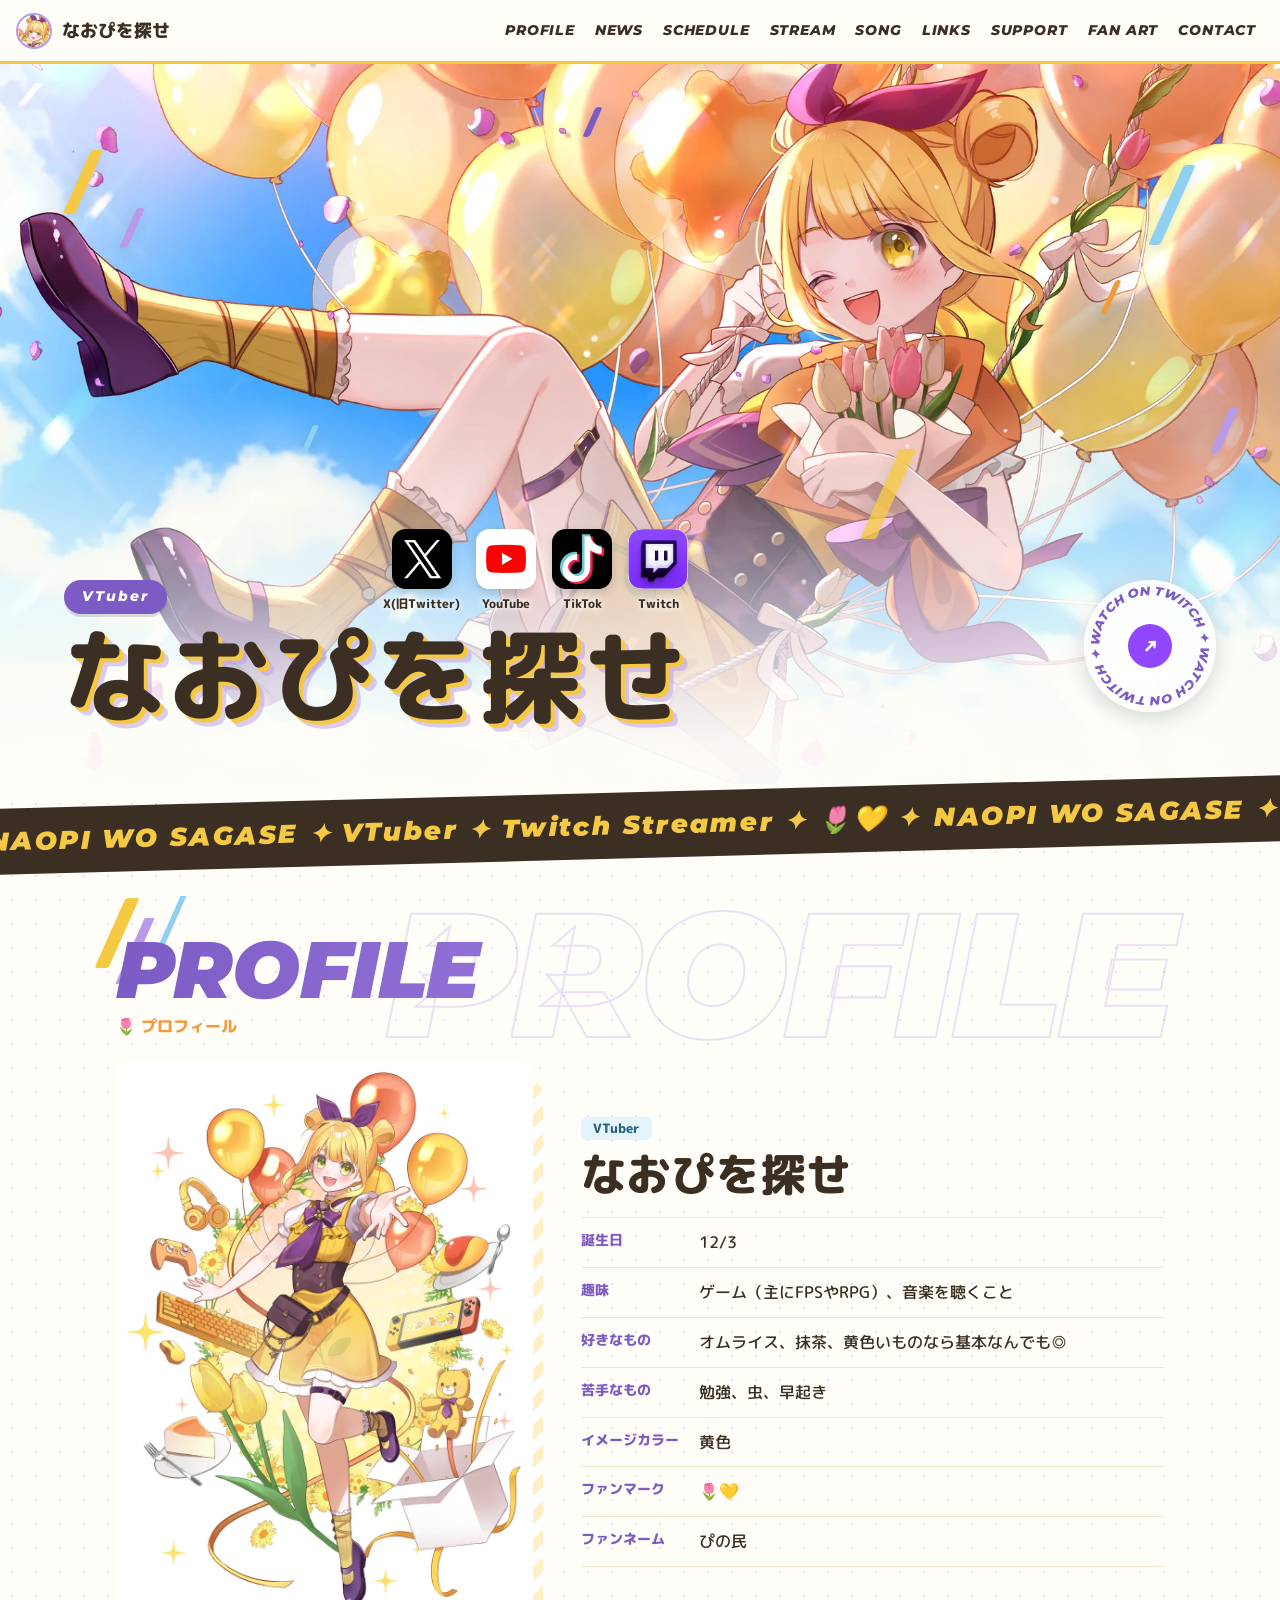
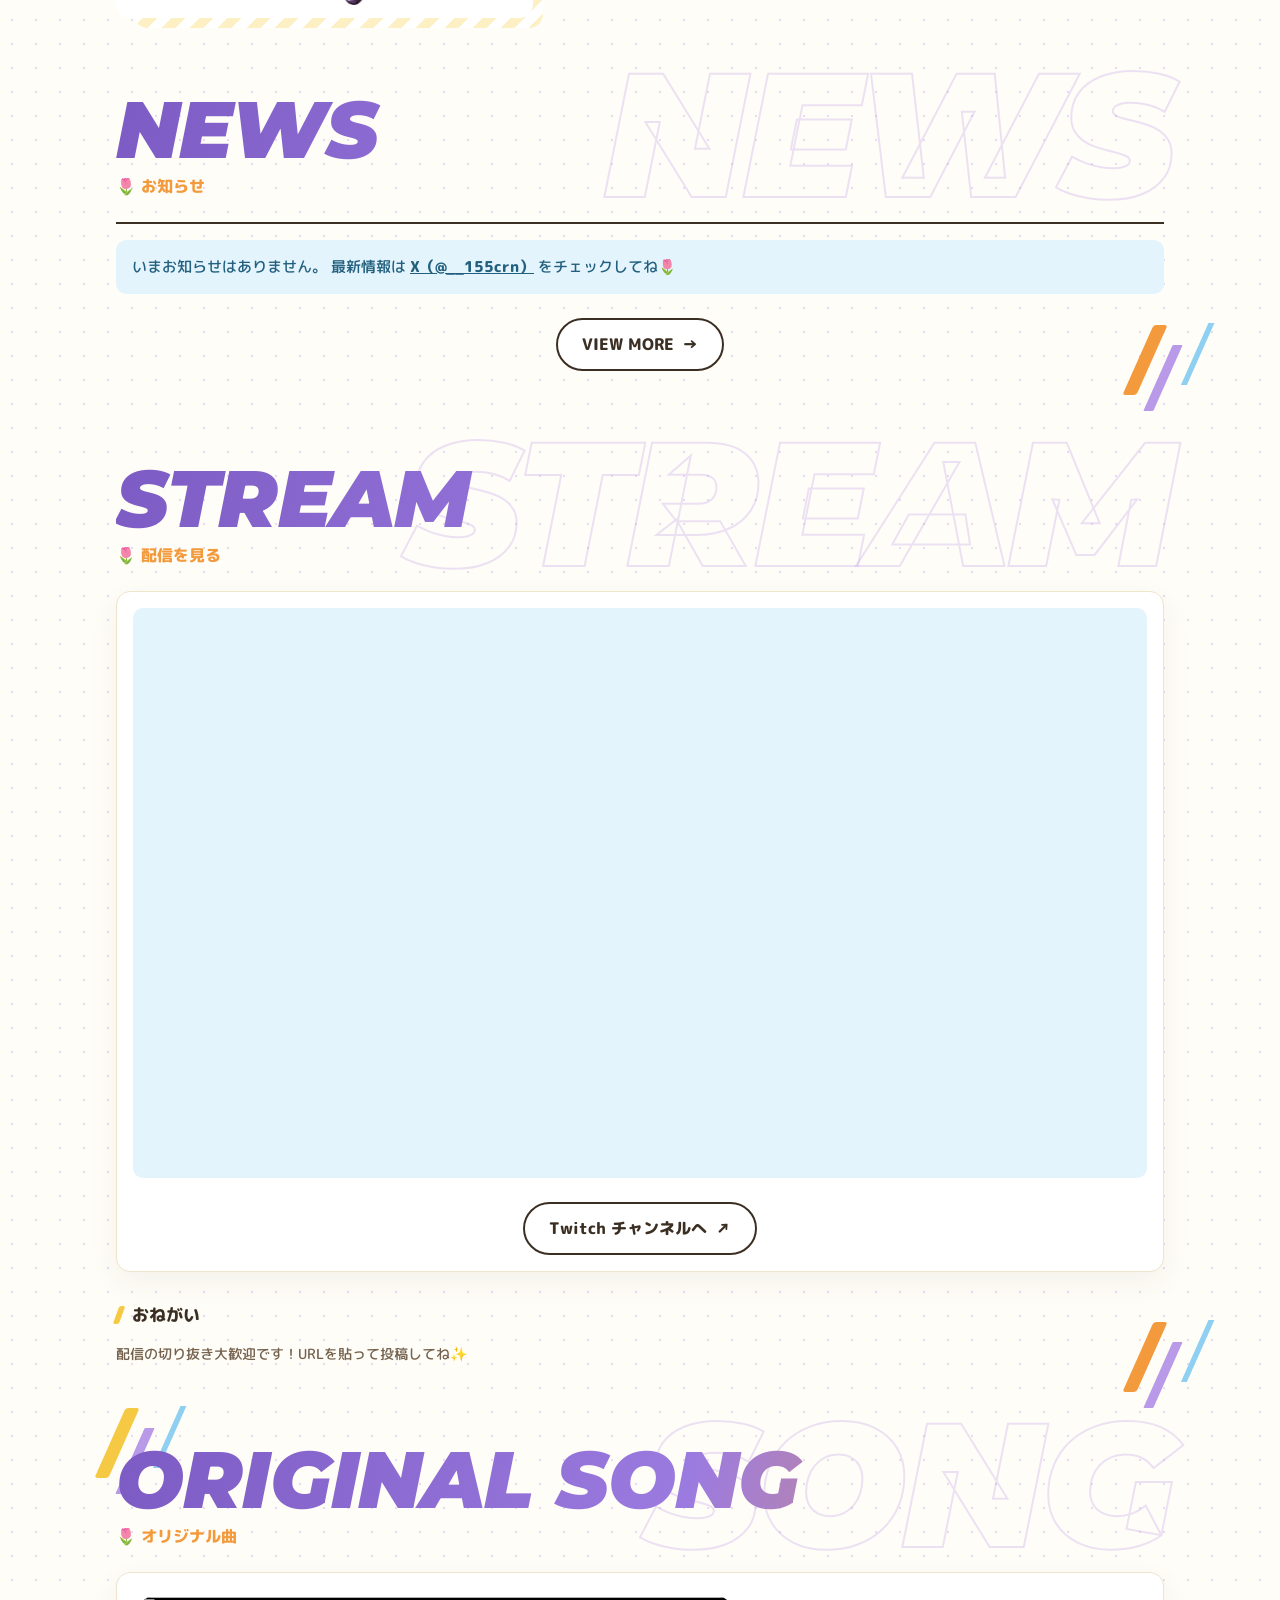
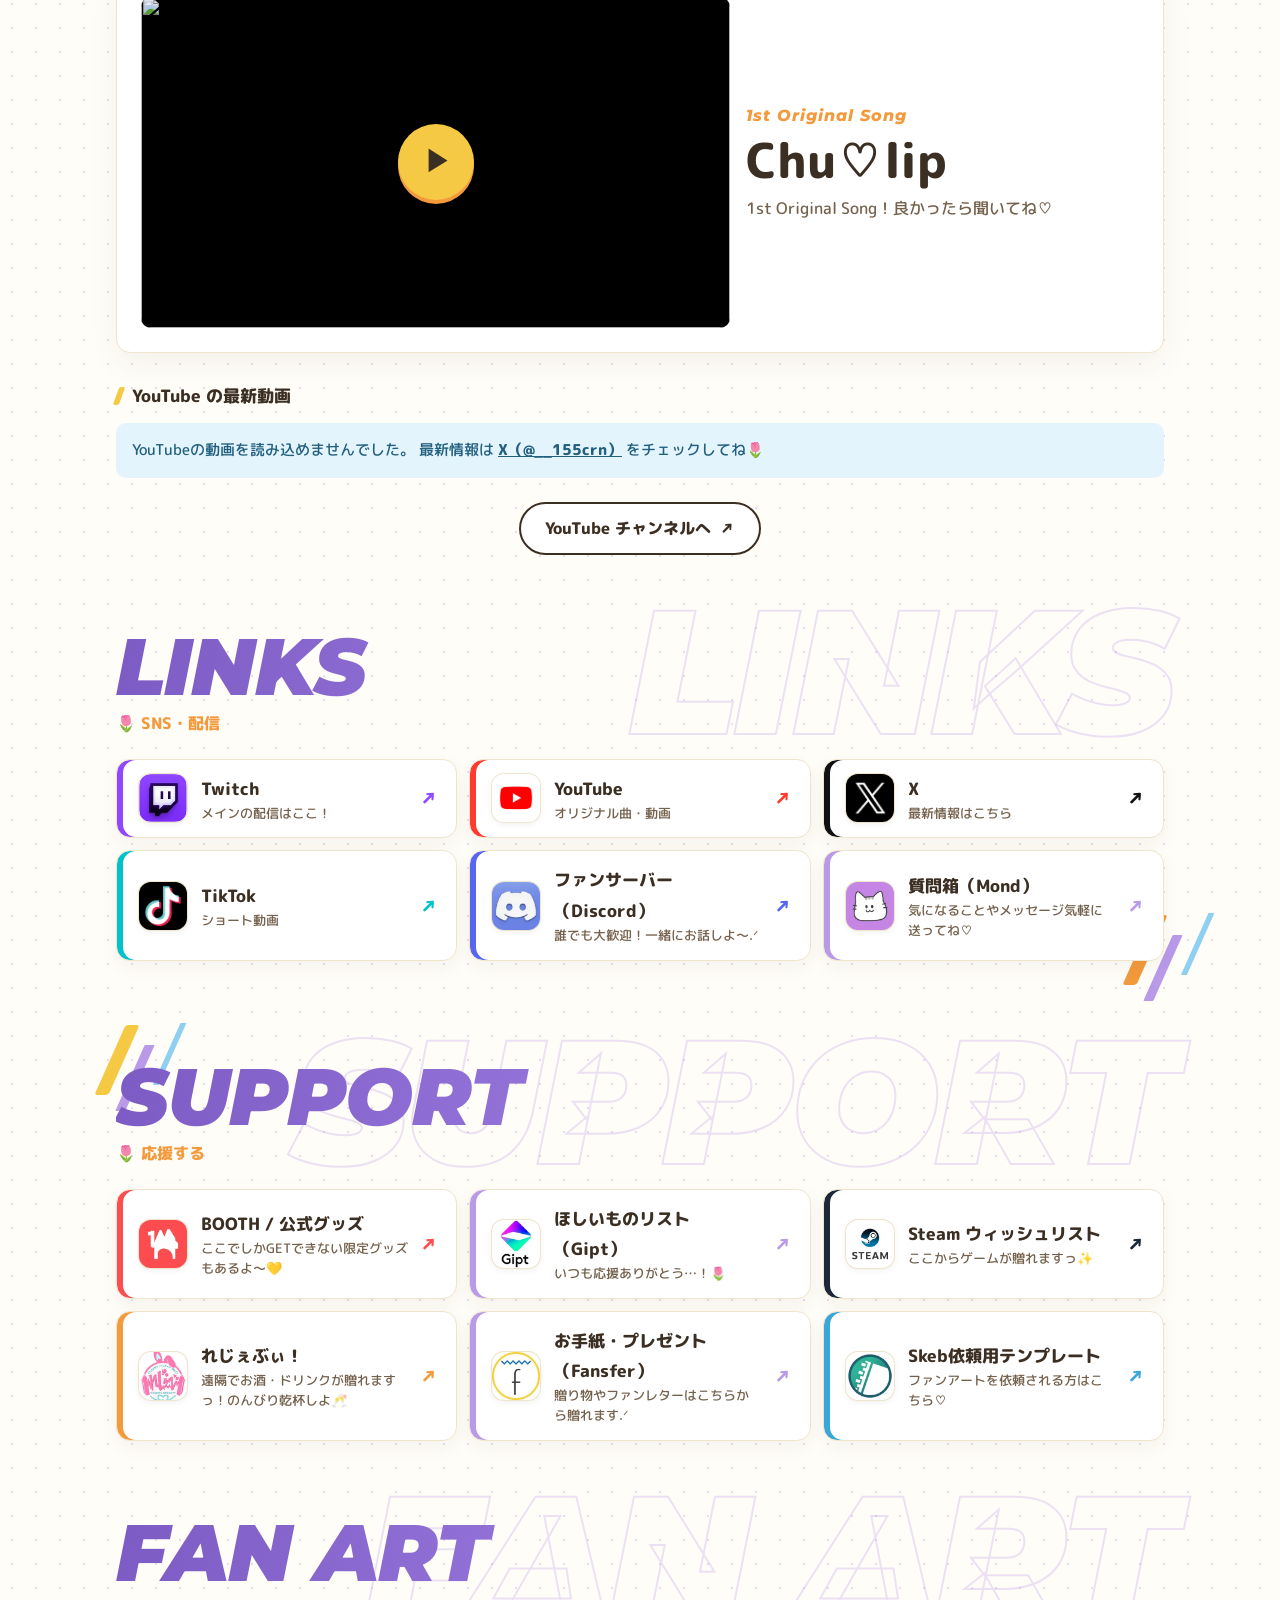
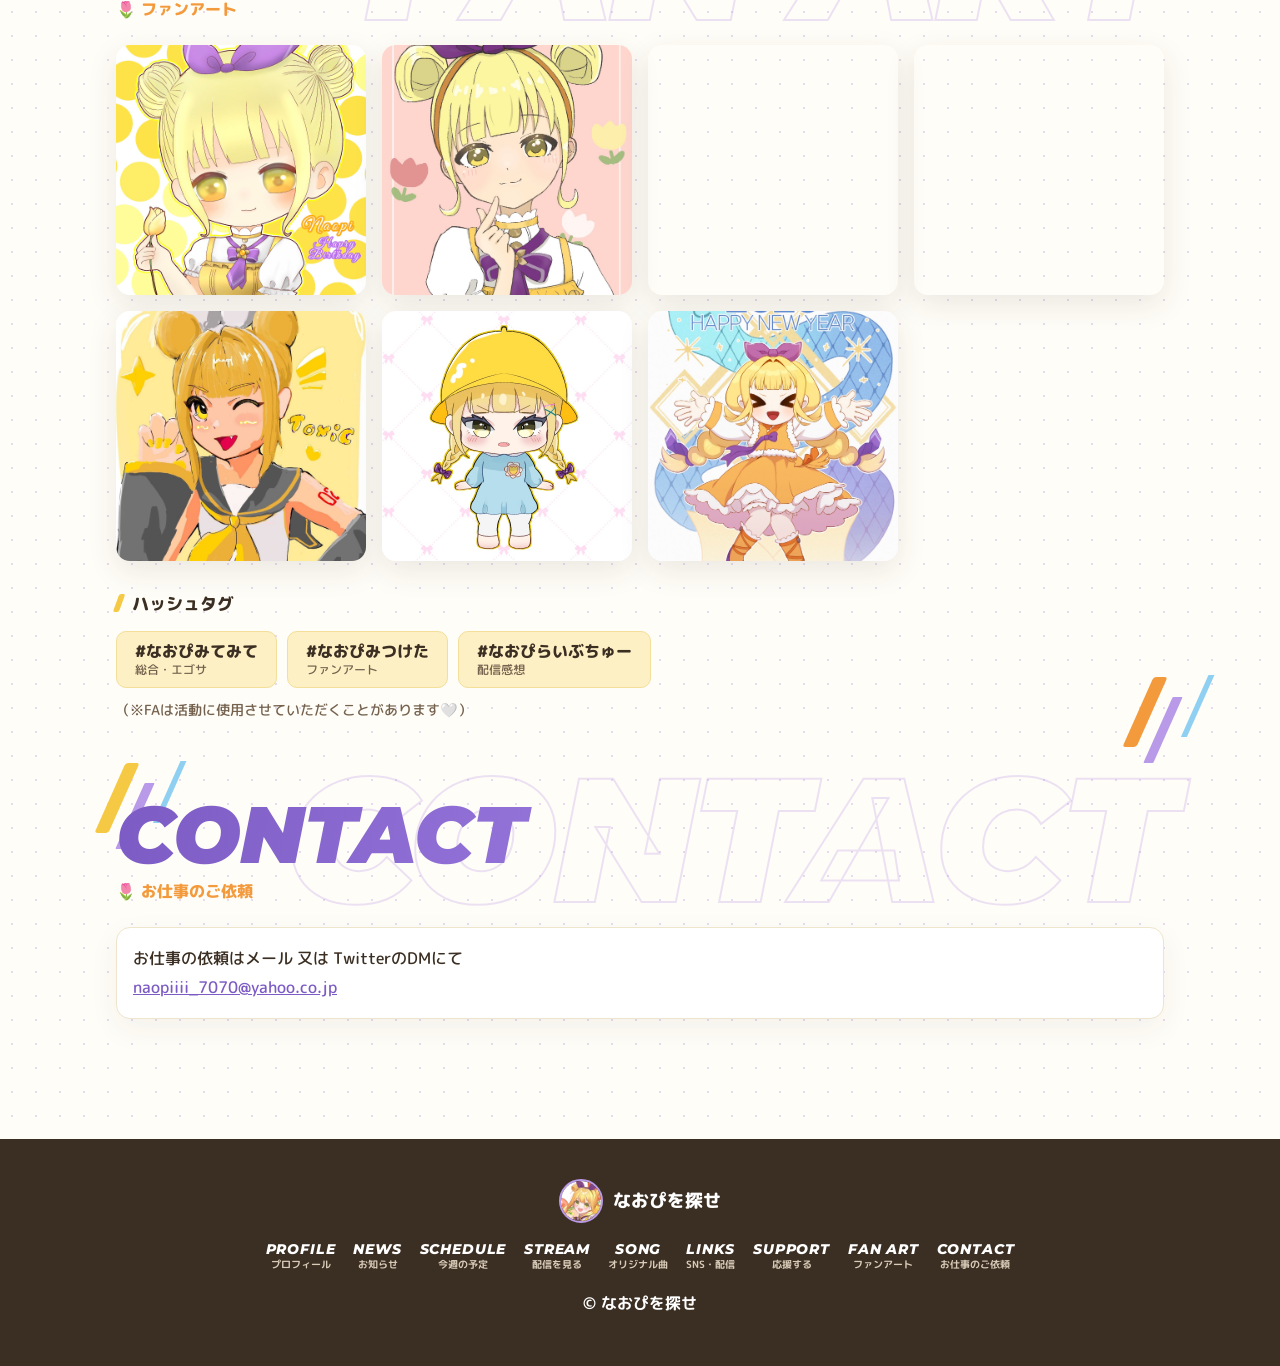
==== commit 65506e8e: "トップの絵のマウス追従を少し大きく Co-Authored-By: Claude Opus 5.5 <noreply@anthropic.com>" ====
--- a/site/index.html
+++ b/site/index.html
@@ -23,8 +23,8 @@
 <link rel="preconnect" href="https://fonts.googleapis.com">
 <link rel="preconnect" href="https://fonts.gstatic.com" crossorigin>
 <link href="https://fonts.googleapis.com/css2?family=M+PLUS+Rounded+1c:wght@500;700;800&family=Montserrat:ital,wght@1,800;1,900&display=swap" rel="stylesheet">
-<link rel="stylesheet" href="css/style.css?v=202611242104">
-<script type="module" src="js/main.js?v=202611242104"></script>
+<link rel="stylesheet" href="css/style.css?v=202611242106">
+<script type="module" src="js/main.js?v=202611242106"></script>
 </head>
 <body>
 <div id="loader" class="loader" aria-hidden="true">
--- a/site/css/style.css
+++ b/site/css/style.css
@@ -83,10 +83,9 @@
 /* キービジュアルのスライド：重ねて置き、is-active だけ表示。表示中はゆっくりズーム。マウスで少しずれる */
 .hero-slides {
   position: relative; width: 100%; aspect-ratio: 1824 / 2056; overflow: hidden;
-  transform: translate(calc(var(--mx, 0) * -14px), calc(var(--my, 0) * -10px)) scale(1.03);
+  transform: translate(calc(var(--mx, 0) * -24px), calc(var(--my, 0) * -16px)) scale(1.05);
   transition: transform .4s ease-out;
 }
-.hero-slides:has(.hero-slide-swing) { transform: none; }
 .hero-slide { position: absolute; inset: 0; opacity: 0; transition: opacity 1.4s ease; }
 .hero-slide.is-active { opacity: 1; }
 .hero-slide img { width: 100%; height: 100%; object-fit: cover; transform: scale(1); }
@@ -99,45 +98,10 @@
 .hero-slide-stand img { object-fit: contain; mix-blend-mode: multiply; }
 @keyframes kenburns { from { transform: scale(1.12); } to { transform: scale(1); } }
 
-/* ブランコの絵：背景とキャラを分けて立体的に動かす
-   --mx / --my：マウス位置（-0.5〜0.5）、--sy：スクロール量（px）
-   キャラの切り抜きが読み込めたら（.fg-ready）、キャラを消した背景に切り替える。読み込めない間は元の絵のまま */
-.hero-slide-swing .hero-bg, .hero-slide-swing .hero-fg,
-.hero-slide-swing .hero-bg picture, .hero-slide-swing .hero-bg-clean { position: absolute; inset: 0; }
-.hero-slide-swing .hero-bg picture { display: block; }
-.hero-slide-swing img { animation: none; }
-.hero-slide-swing .hero-bg {
-  filter: blur(1.5px) saturate(1.05);
-  transform: translate(calc(var(--mx, 0) * -14px), calc(var(--my, 0) * -10px + var(--sy, 0) * .3px)) scale(1.08);
-  transition: transform .5s ease-out;
-}
-.hero-slide-swing .hero-bg-clean { opacity: 0; transition: opacity .8s ease; }
-.hero.fg-ready .hero-slide-swing .hero-bg-clean { opacity: 1; }
-.hero-slide-swing .hero-fg {
-  opacity: 0;
-  transform: translate(calc(var(--mx, 0) * 16px), calc(var(--my, 0) * 10px + var(--sy, 0) * -.06px)) scale(1.08);
-  transition: transform .35s ease-out;
-}
-.hero.fg-ready .hero-slide-swing .hero-fg { opacity: 1; }
-.hero.fg-ready .hero-slide-swing .hero-fg img {
-  filter: drop-shadow(0 16px 20px rgba(59, 46, 34, .26));
-  transform-origin: 62% -30%; /* ロープの上のほうを支点にゆらゆら */
-  animation: swing-rock 5s ease-in-out infinite, fg-in 1.2s cubic-bezier(.2, .8, .2, 1) both;
-}
-@keyframes swing-rock {
-  0%, 100% { rotate: -1.4deg; translate: 0 0; }
-  50% { rotate: 1.4deg; translate: 0 -6px; }
-}
-@keyframes fg-in { from { opacity: 0; scale: 1.06; } to { opacity: 1; scale: 1; } }
-@media (prefers-reduced-motion: reduce) {
-  .hero.fg-ready .hero-slide-swing .hero-fg img { animation: none; }
-  .hero-slide-swing .hero-bg, .hero-slide-swing .hero-fg { transform: scale(1.08); }
-}
-
 /* 浮かぶ斜めの線（パーティクル） */
 .particles {
   position: absolute; inset: 0; pointer-events: none; z-index: 1;
-  transform: translate(calc(var(--mx, 0) * 22px), calc(var(--my, 0) * 16px));
+  transform: translate(calc(var(--mx, 0) * 36px), calc(var(--my, 0) * 26px));
   transition: transform .4s ease-out;
 }
 .p {
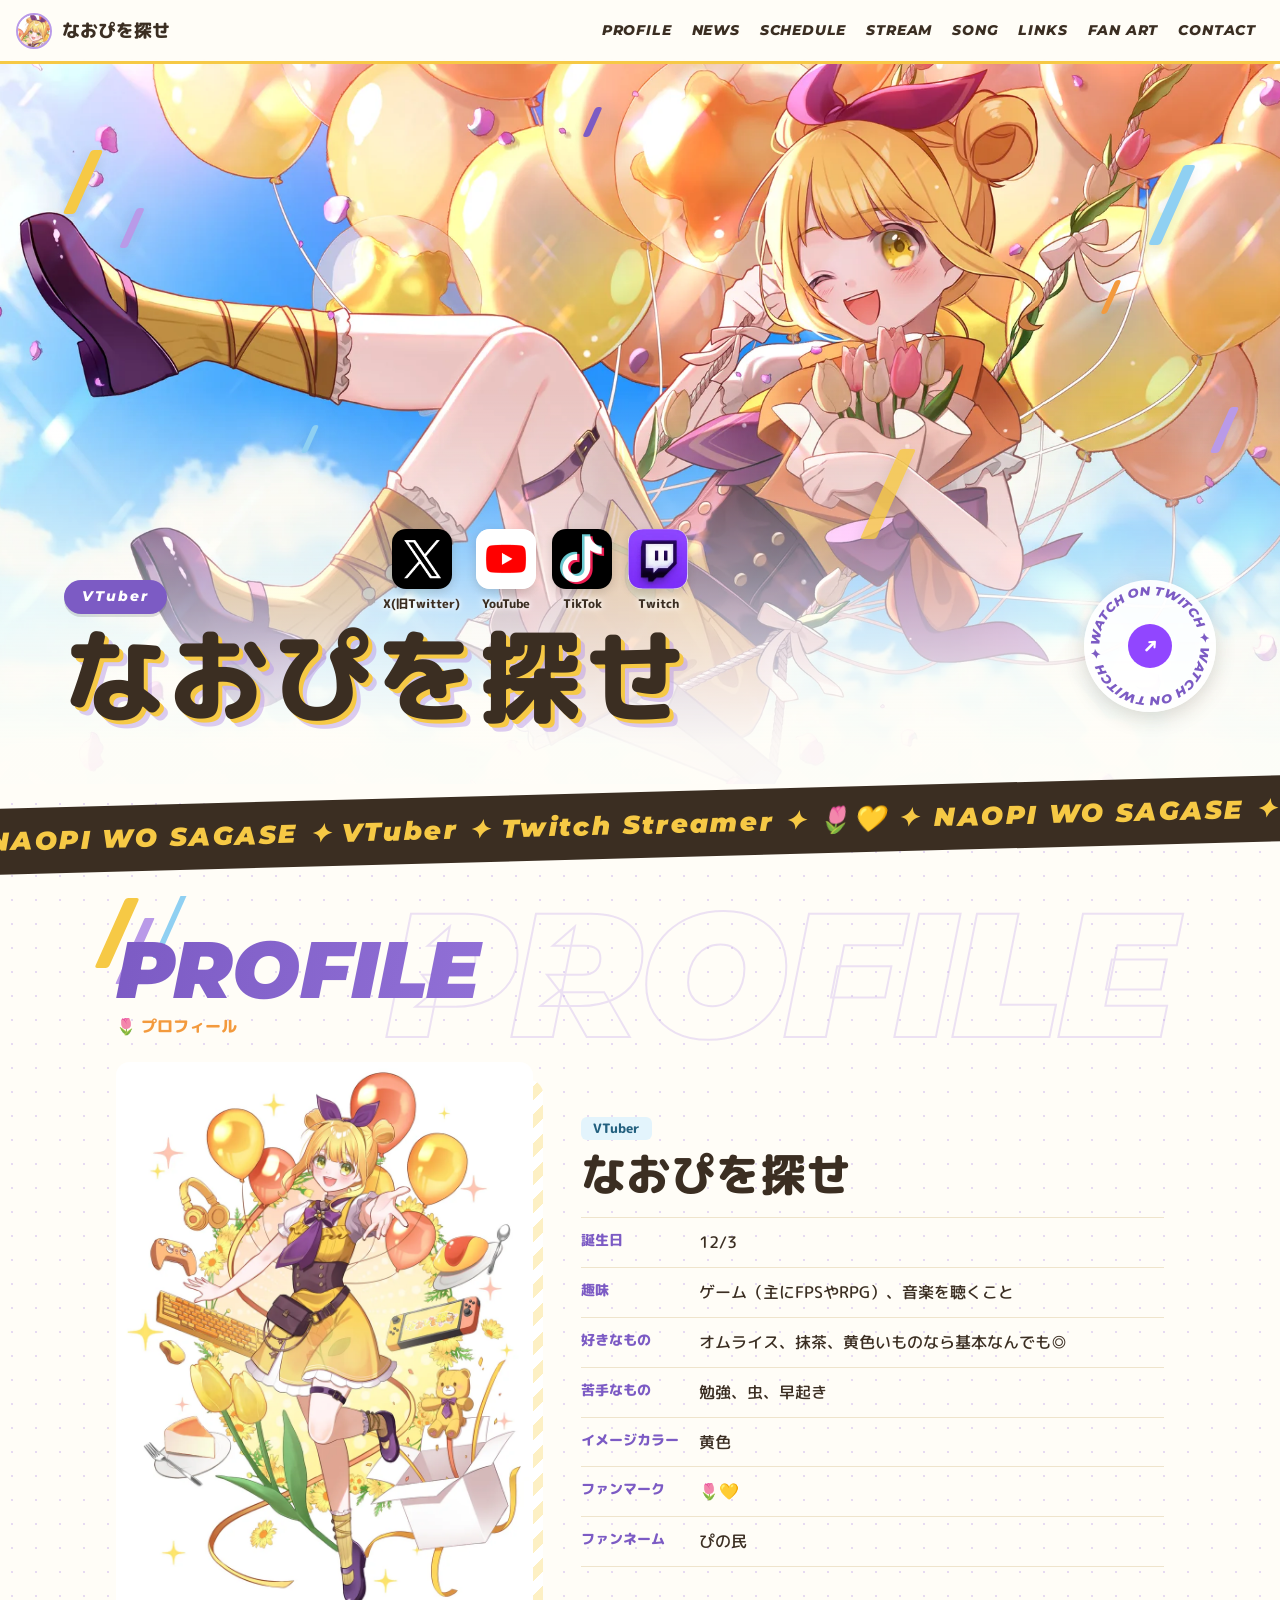
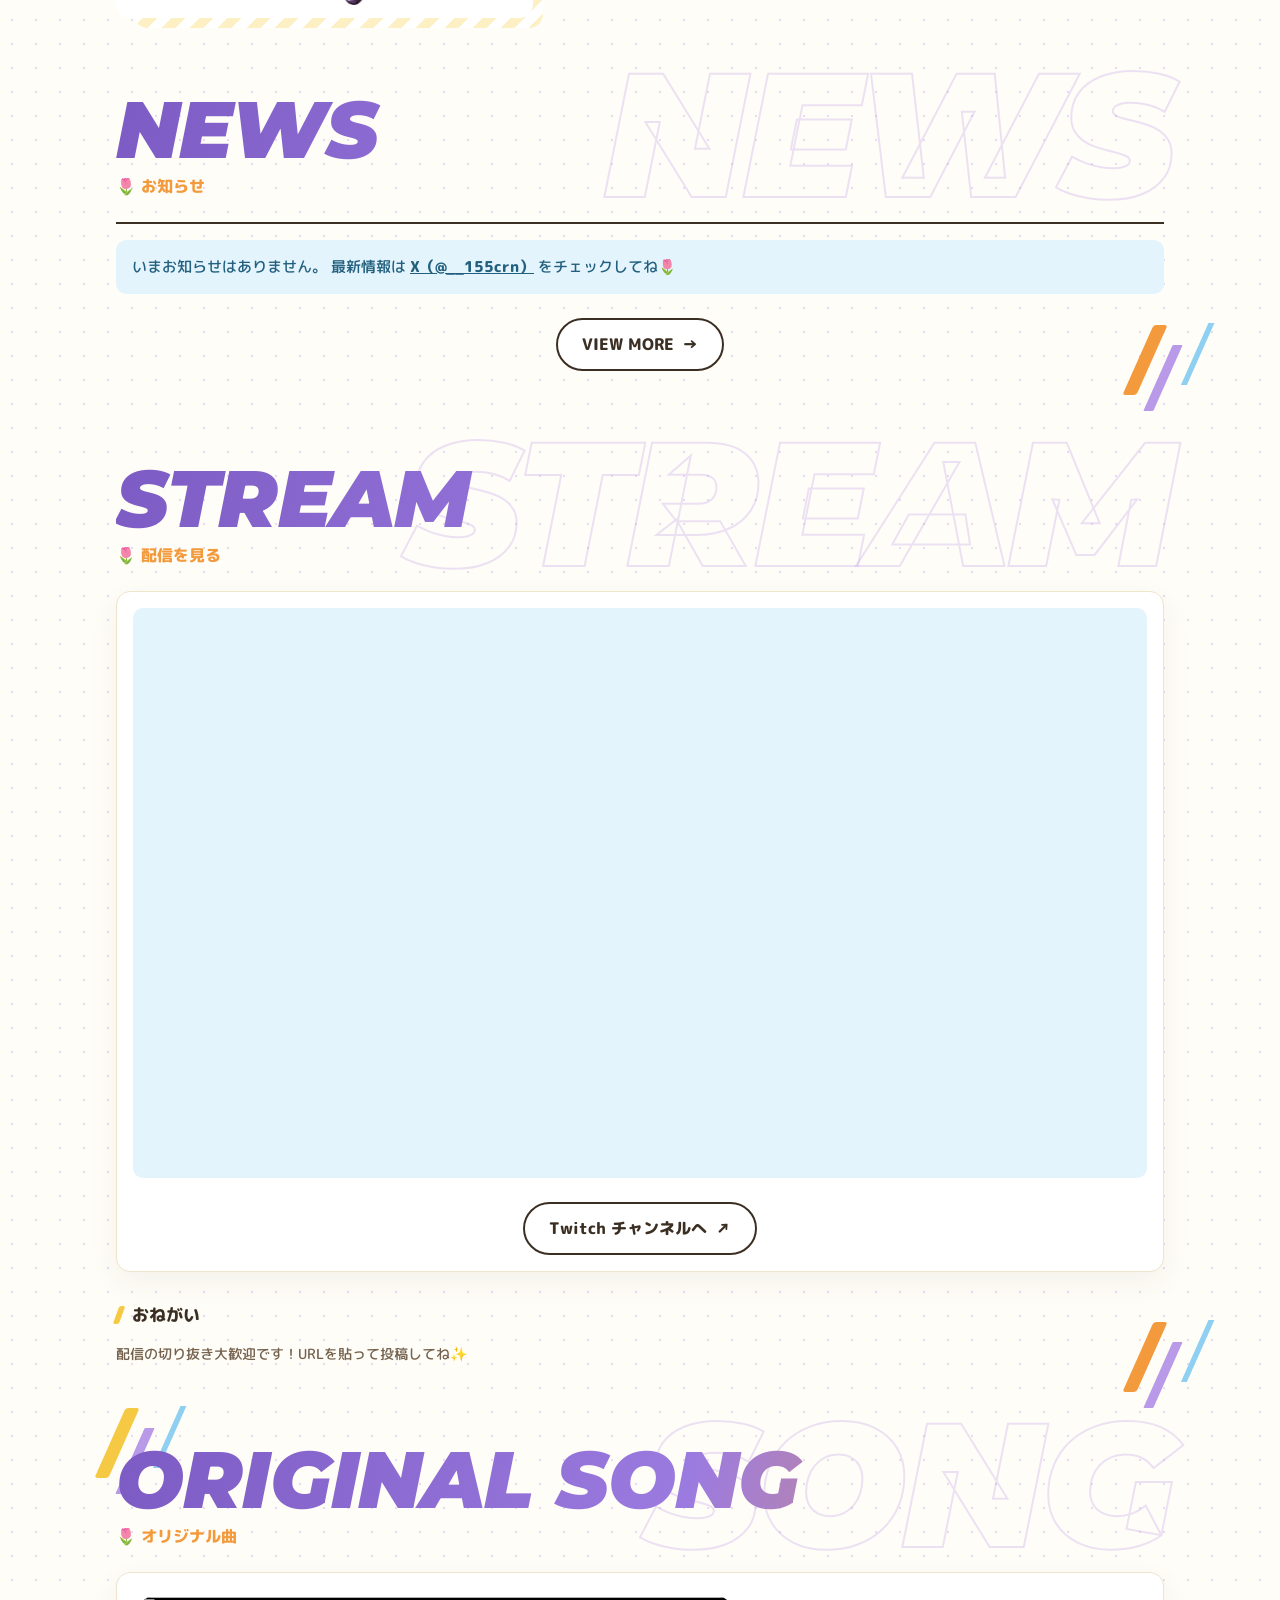
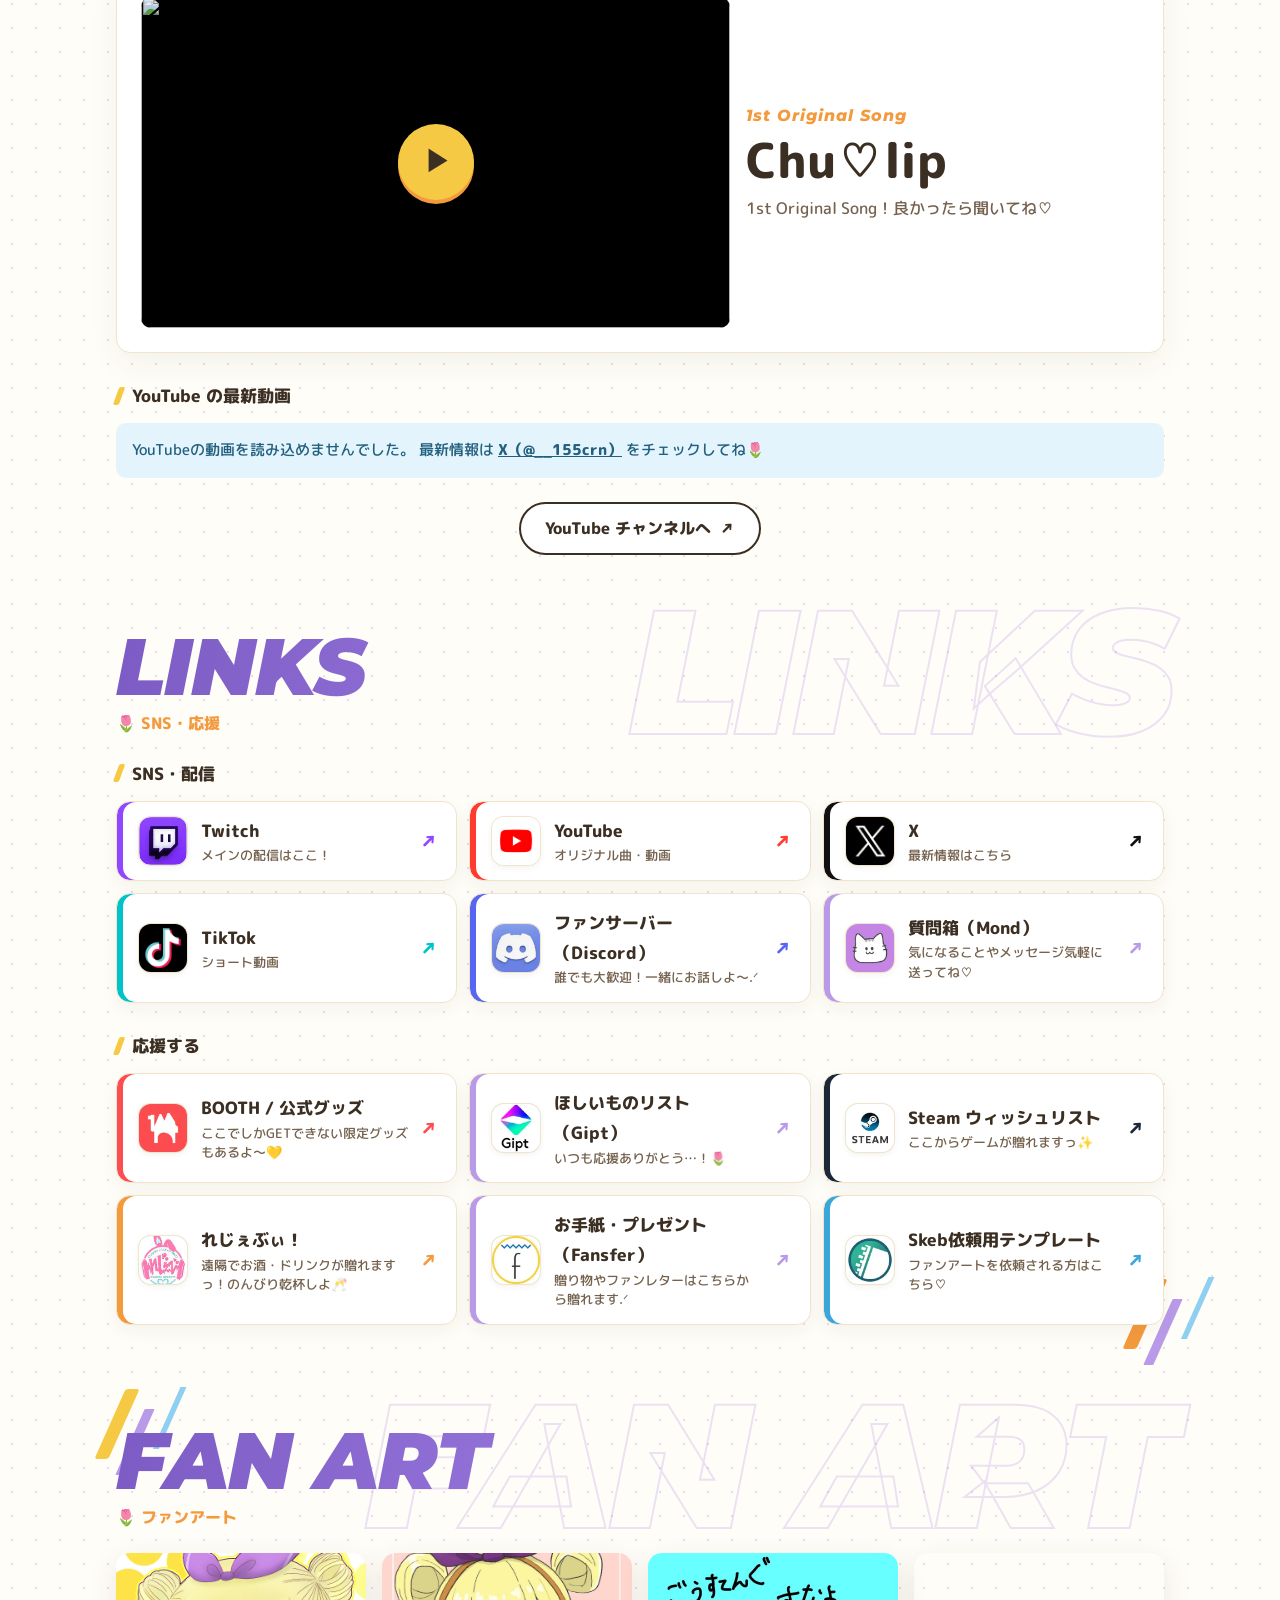
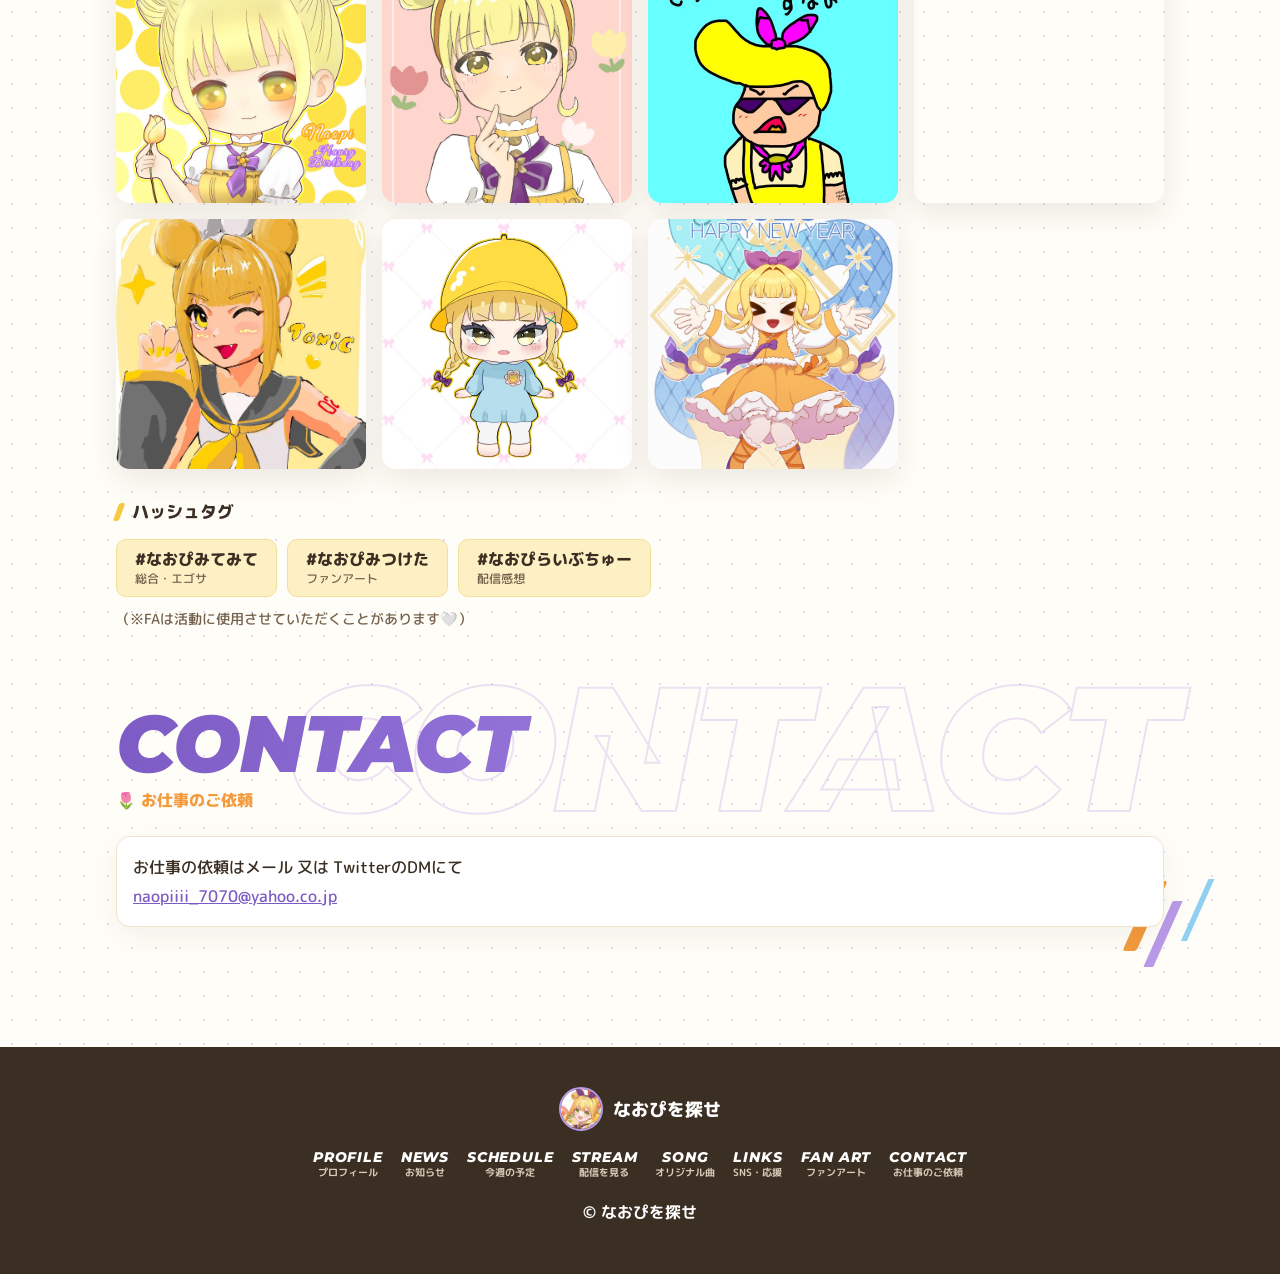
==== commit 9af7088d: "LINKSとSUPPORTを1つの欄にまとめる（SNS・配信／応援する）。メニューからSUPPORTを外す Co-Authored-By: Claude Opus 5.5 <noreply@anthr" ====
--- a/site/index.html
+++ b/site/index.html
@@ -23,8 +23,8 @@
 <link rel="preconnect" href="https://fonts.googleapis.com">
 <link rel="preconnect" href="https://fonts.gstatic.com" crossorigin>
 <link href="https://fonts.googleapis.com/css2?family=M+PLUS+Rounded+1c:wght@500;700;800&family=Montserrat:ital,wght@1,800;1,900&display=swap" rel="stylesheet">
-<link rel="stylesheet" href="css/style.css?v=202611242106">
-<script type="module" src="js/main.js?v=202611242106"></script>
+<link rel="stylesheet" href="css/style.css?v=202611250750">
+<script type="module" src="js/main.js?v=202611250750"></script>
 </head>
 <body>
 <div id="loader" class="loader" aria-hidden="true">
@@ -44,7 +44,6 @@
     <a href="#watch"><span class="nav-en">STREAM</span></a>
     <a href="#youtube"><span class="nav-en">SONG</span></a>
     <a href="#links"><span class="nav-en">LINKS</span></a>
-    <a href="#support"><span class="nav-en">SUPPORT</span></a>
     <a href="#gallery"><span class="nav-en">FAN ART</span></a>
     <a href="#contact"><span class="nav-en">CONTACT</span></a>
   </nav>
@@ -142,14 +141,12 @@
   </section>
 
   <section id="links" class="section" data-bg="LINKS">
-    <h2 class="section-title"><span class="en">LINKS</span><span class="ja">SNS・配信</span></h2>
+    <h2 class="section-title"><span class="en">LINKS</span><span class="ja">SNS・応援</span></h2>
+    <h3 class="sub-title">SNS・配信</h3>
     <div id="links-main" class="link-grid"></div>
+    <h3 class="sub-title">応援する</h3>
+    <div id="links-support" class="link-grid"></div>
     <div id="x-timeline" class="x-timeline" hidden></div>
-  </section>
-
-  <section id="support" class="section" data-bg="SUPPORT">
-    <h2 class="section-title"><span class="en">SUPPORT</span><span class="ja">応援する</span></h2>
-    <div id="links-support" class="link-grid"></div>
   </section>
 
   <section id="gallery" class="section" data-bg="FAN ART">
@@ -169,7 +166,7 @@
 <footer class="footer">
   <a class="logo" href="#top"><img src="img/icon-192.png" alt="" width="44" height="44"><span data-name>なおぴを探せ</span></a>
   <nav class="footer-nav" aria-label="フッターメニュー">
-    <a href="#profile"><span class="nav-en">PROFILE</span><span class="nav-ja">プロフィール</span></a><a href="#news"><span class="nav-en">NEWS</span><span class="nav-ja">お知らせ</span></a><a href="#week"><span class="nav-en">SCHEDULE</span><span class="nav-ja">今週の予定</span></a><a href="#watch"><span class="nav-en">STREAM</span><span class="nav-ja">配信を見る</span></a><a href="#youtube"><span class="nav-en">SONG</span><span class="nav-ja">オリジナル曲</span></a><a href="#links"><span class="nav-en">LINKS</span><span class="nav-ja">SNS・配信</span></a><a href="#support"><span class="nav-en">SUPPORT</span><span class="nav-ja">応援する</span></a><a href="#gallery"><span class="nav-en">FAN ART</span><span class="nav-ja">ファンアート</span></a><a href="#contact"><span class="nav-en">CONTACT</span><span class="nav-ja">お仕事のご依頼</span></a>
+    <a href="#profile"><span class="nav-en">PROFILE</span><span class="nav-ja">プロフィール</span></a><a href="#news"><span class="nav-en">NEWS</span><span class="nav-ja">お知らせ</span></a><a href="#week"><span class="nav-en">SCHEDULE</span><span class="nav-ja">今週の予定</span></a><a href="#watch"><span class="nav-en">STREAM</span><span class="nav-ja">配信を見る</span></a><a href="#youtube"><span class="nav-en">SONG</span><span class="nav-ja">オリジナル曲</span></a><a href="#links"><span class="nav-en">LINKS</span><span class="nav-ja">SNS・応援</span></a><a href="#gallery"><span class="nav-en">FAN ART</span><span class="nav-ja">ファンアート</span></a><a href="#contact"><span class="nav-en">CONTACT</span><span class="nav-ja">お仕事のご依頼</span></a>
   </nav>
   <p class="copy">© <span data-name>なおぴを探せ</span></p>
 </footer>
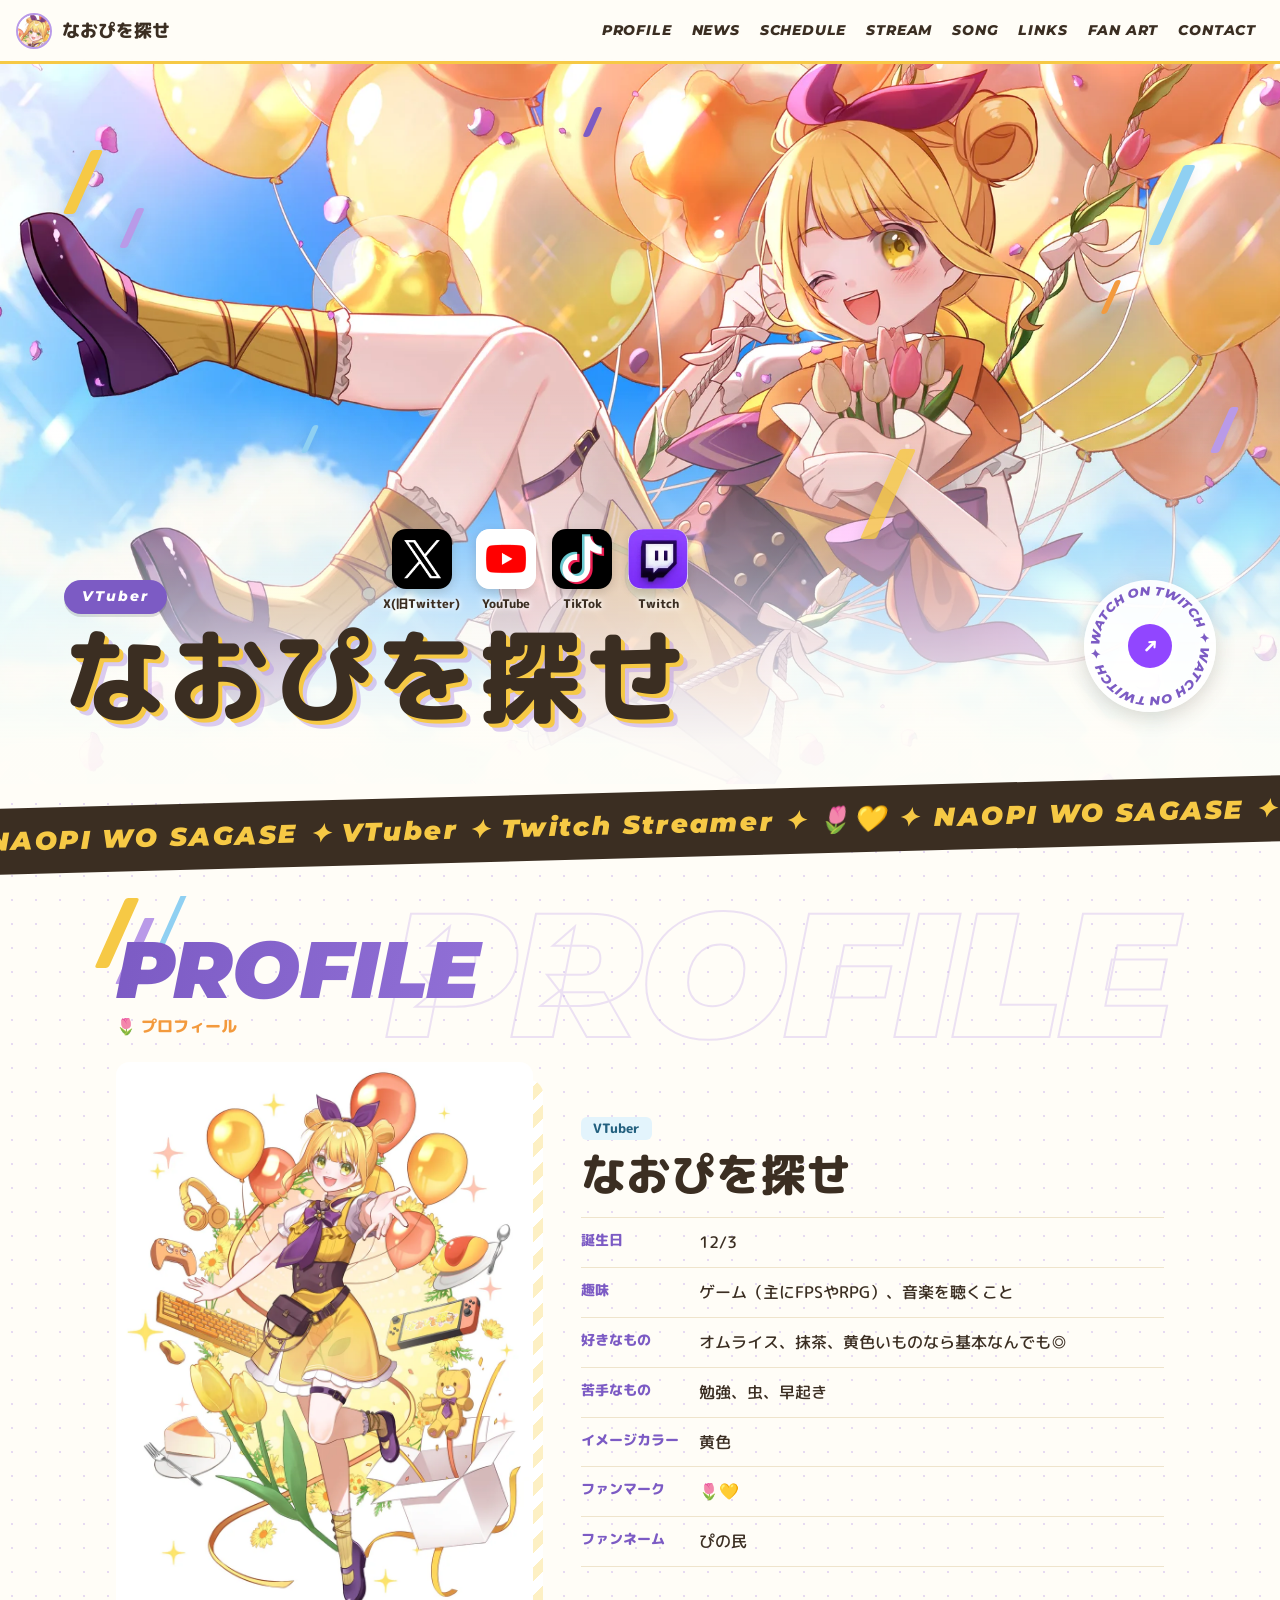
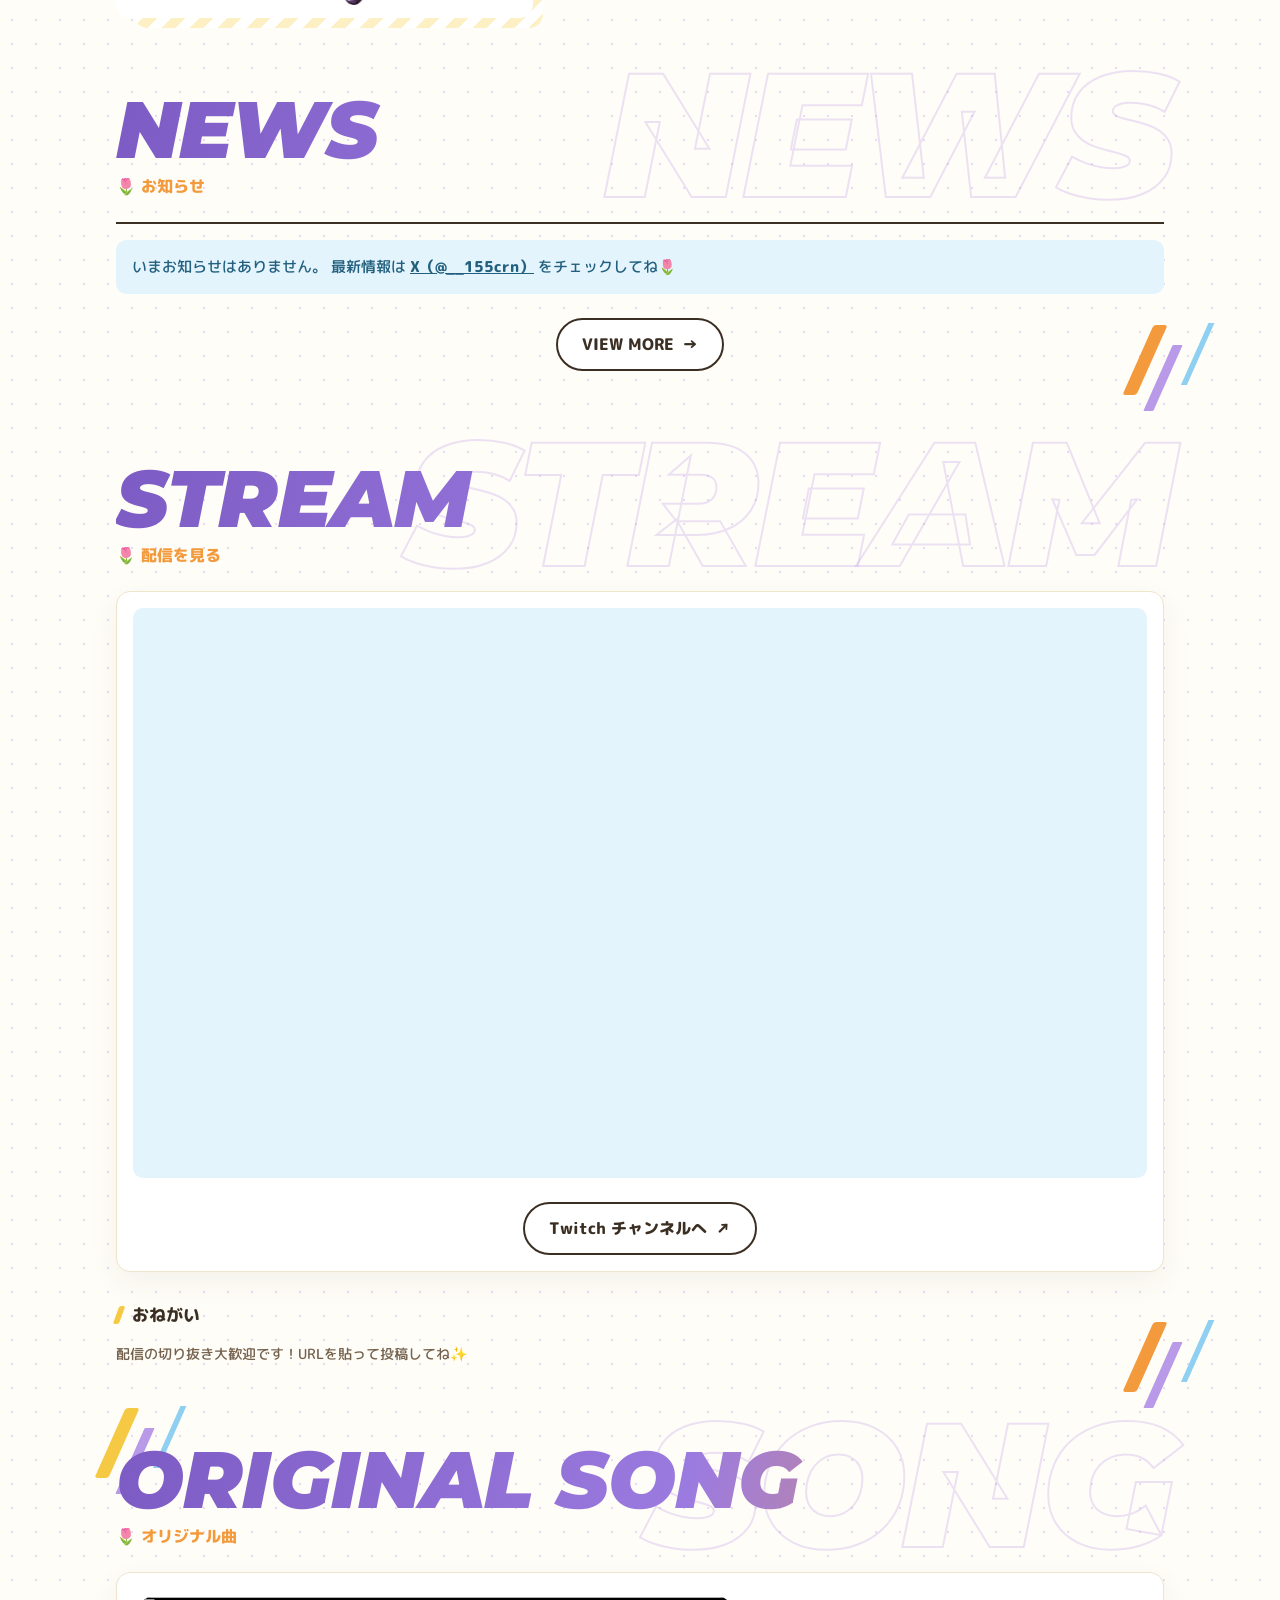
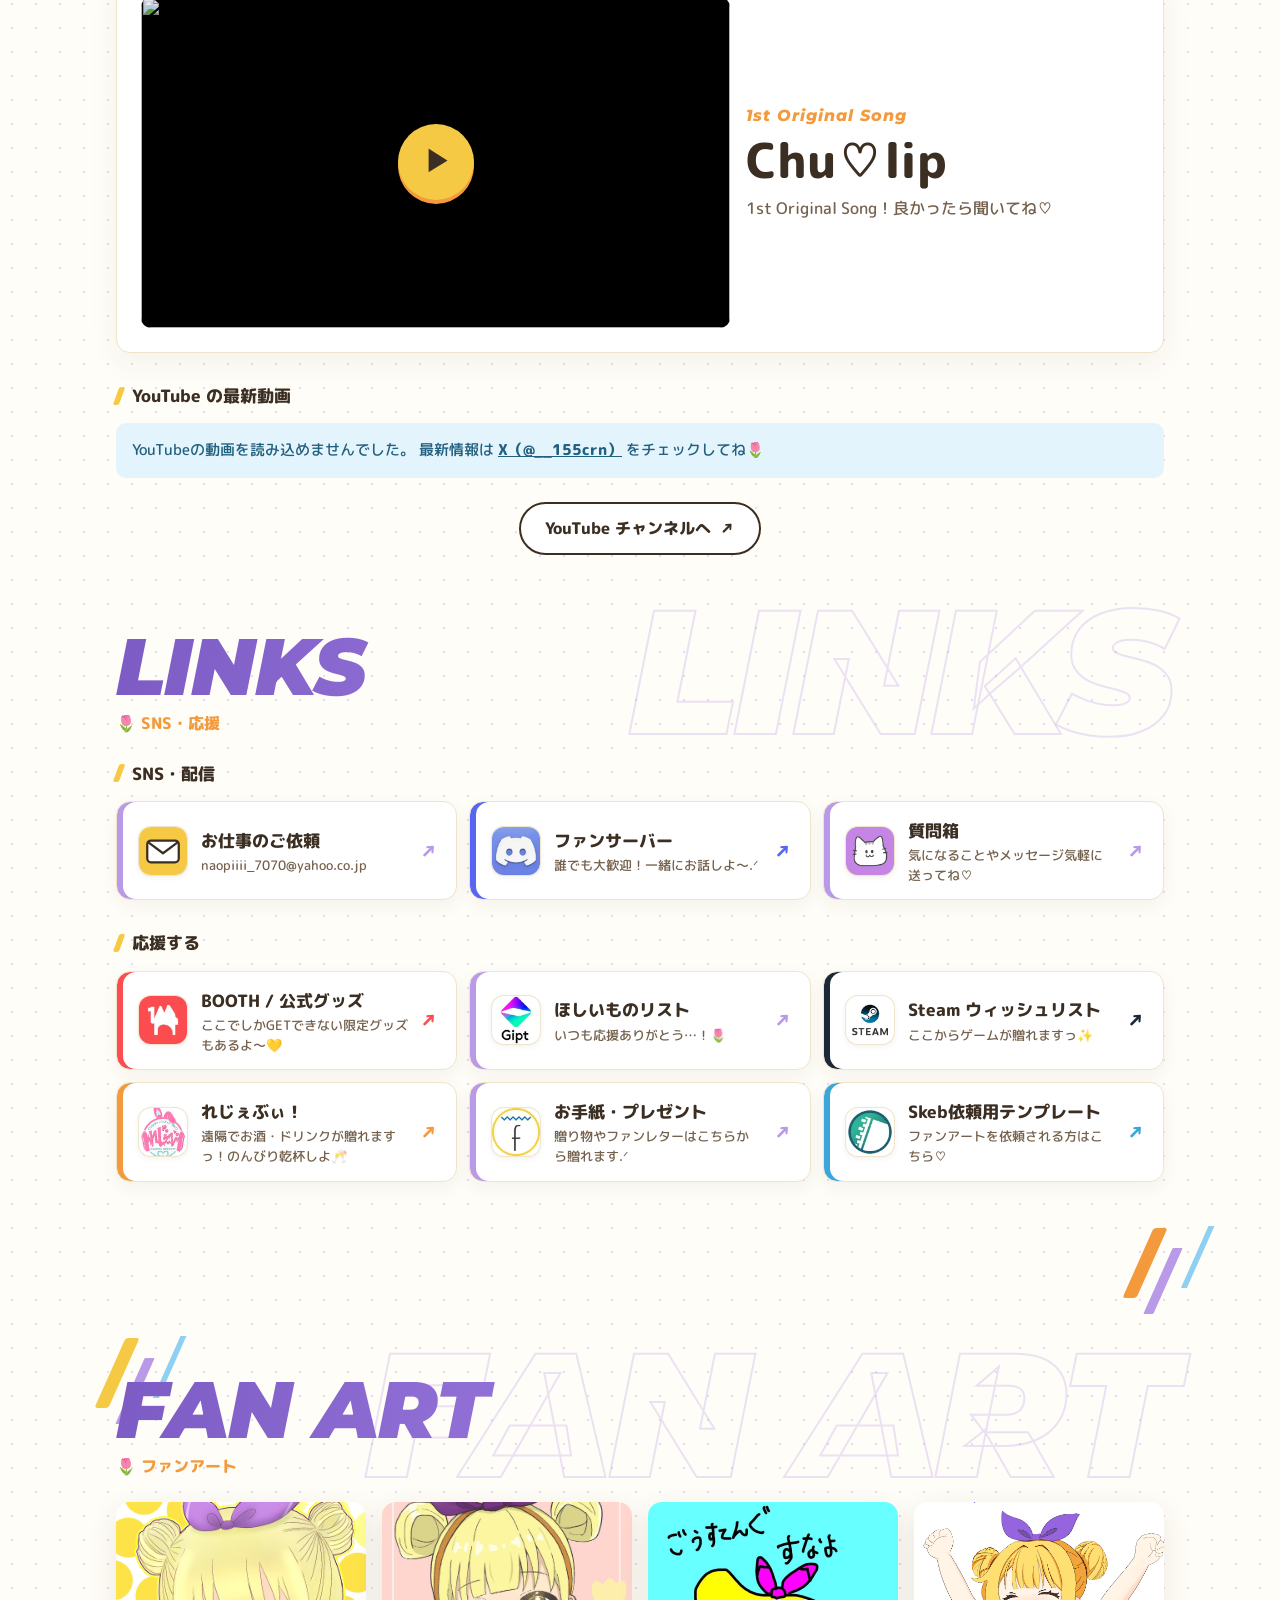
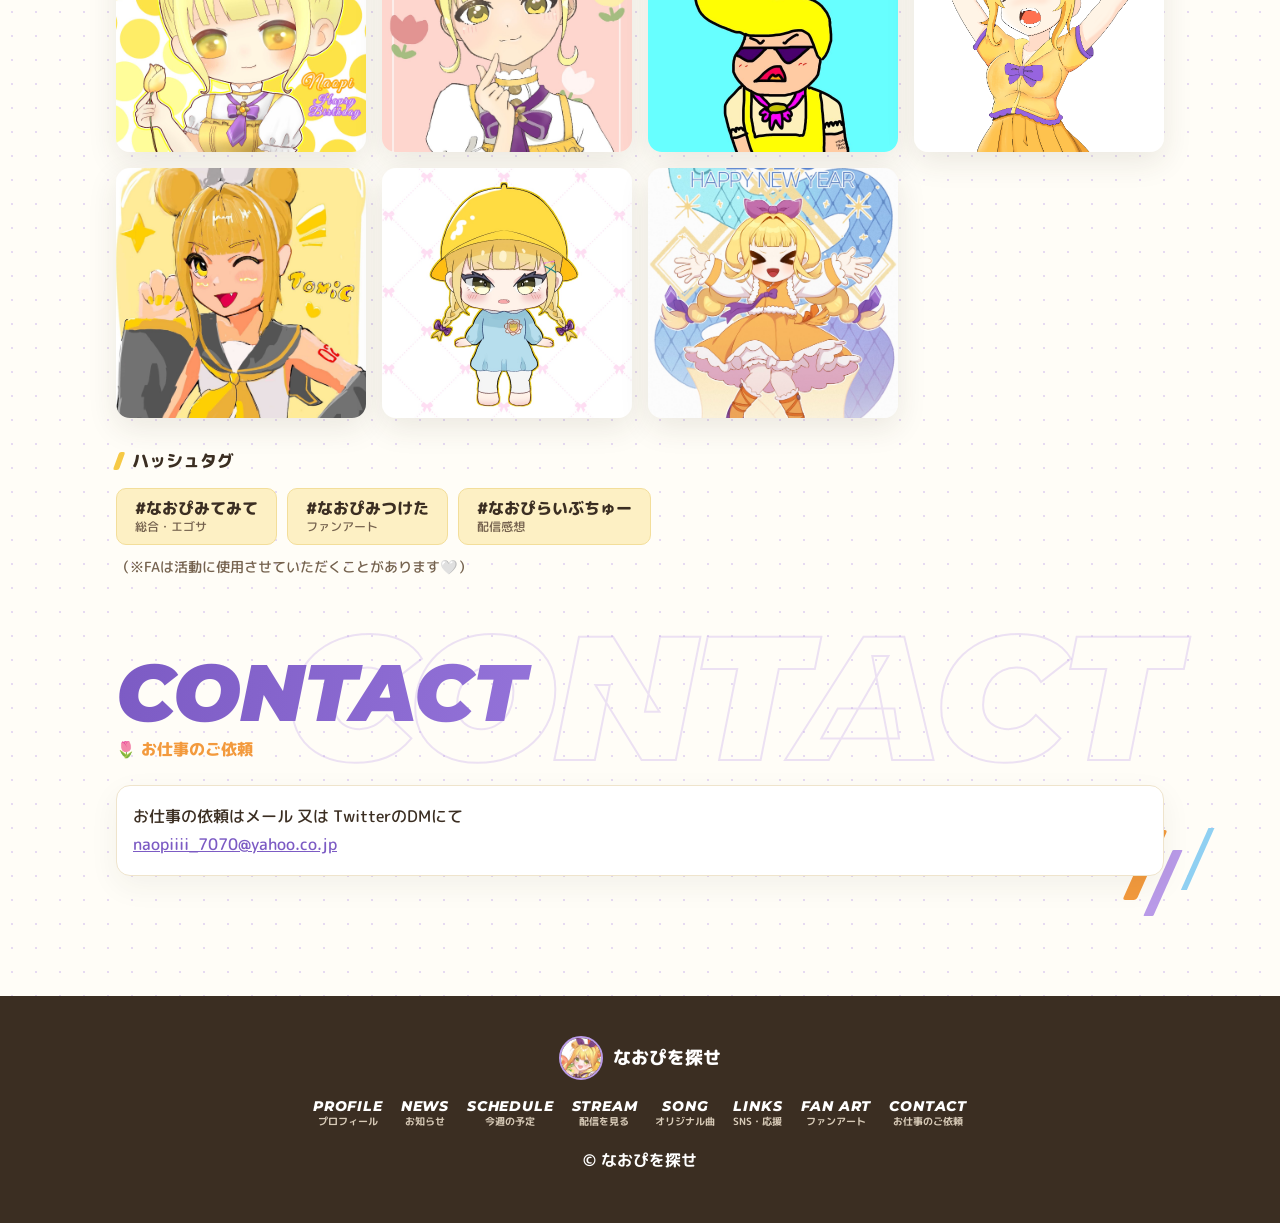
==== commit 0e05c175: "リンク欄からTwitch・YouTube・X・TikTokを外し、仕事依頼のメールをリンクに追加。リンク名のカッコ書きを削除 Co-Authored-By: Claude Opus 5.5 <nore" ====
--- a/site/index.html
+++ b/site/index.html
@@ -23,8 +23,8 @@
 <link rel="preconnect" href="https://fonts.googleapis.com">
 <link rel="preconnect" href="https://fonts.gstatic.com" crossorigin>
 <link href="https://fonts.googleapis.com/css2?family=M+PLUS+Rounded+1c:wght@500;700;800&family=Montserrat:ital,wght@1,800;1,900&display=swap" rel="stylesheet">
-<link rel="stylesheet" href="css/style.css?v=202611250750">
-<script type="module" src="js/main.js?v=202611250750"></script>
+<link rel="stylesheet" href="css/style.css?v=202611251348">
+<script type="module" src="js/main.js?v=202611251348"></script>
 </head>
 <body>
 <div id="loader" class="loader" aria-hidden="true">
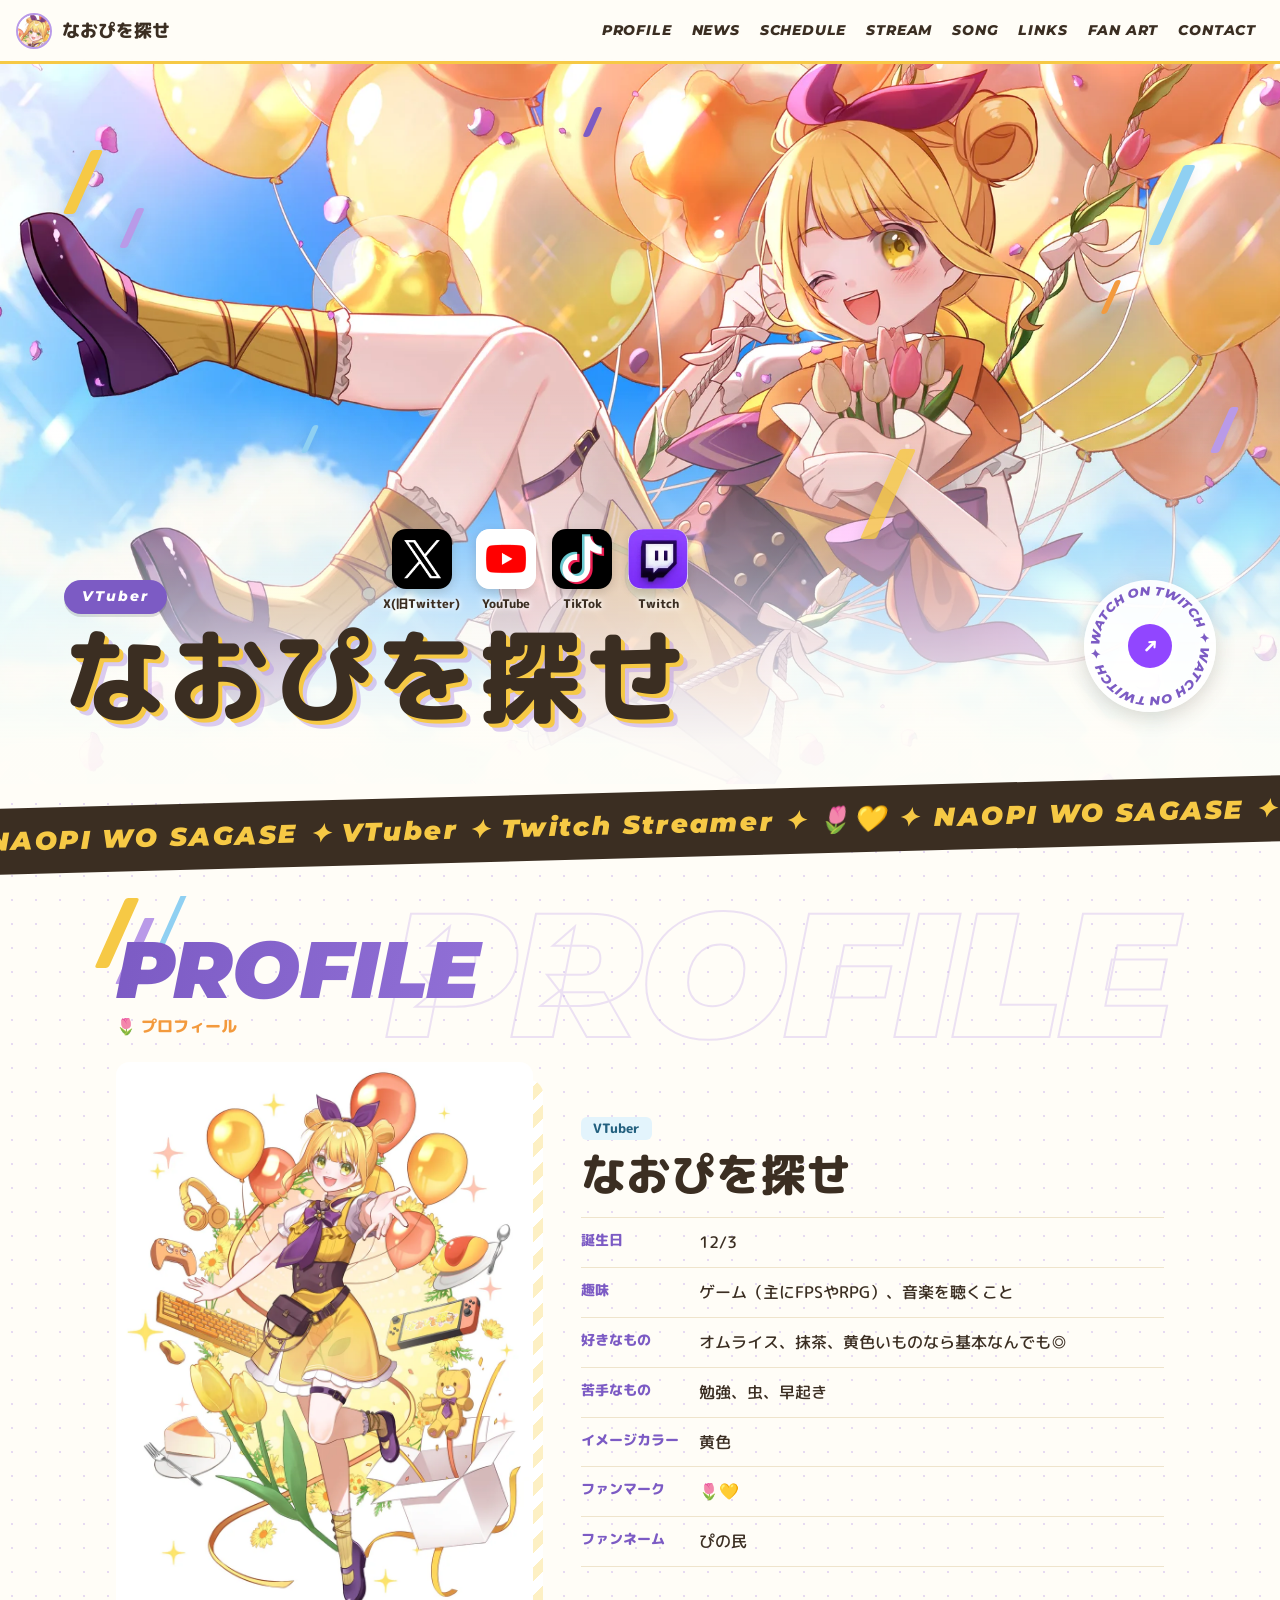
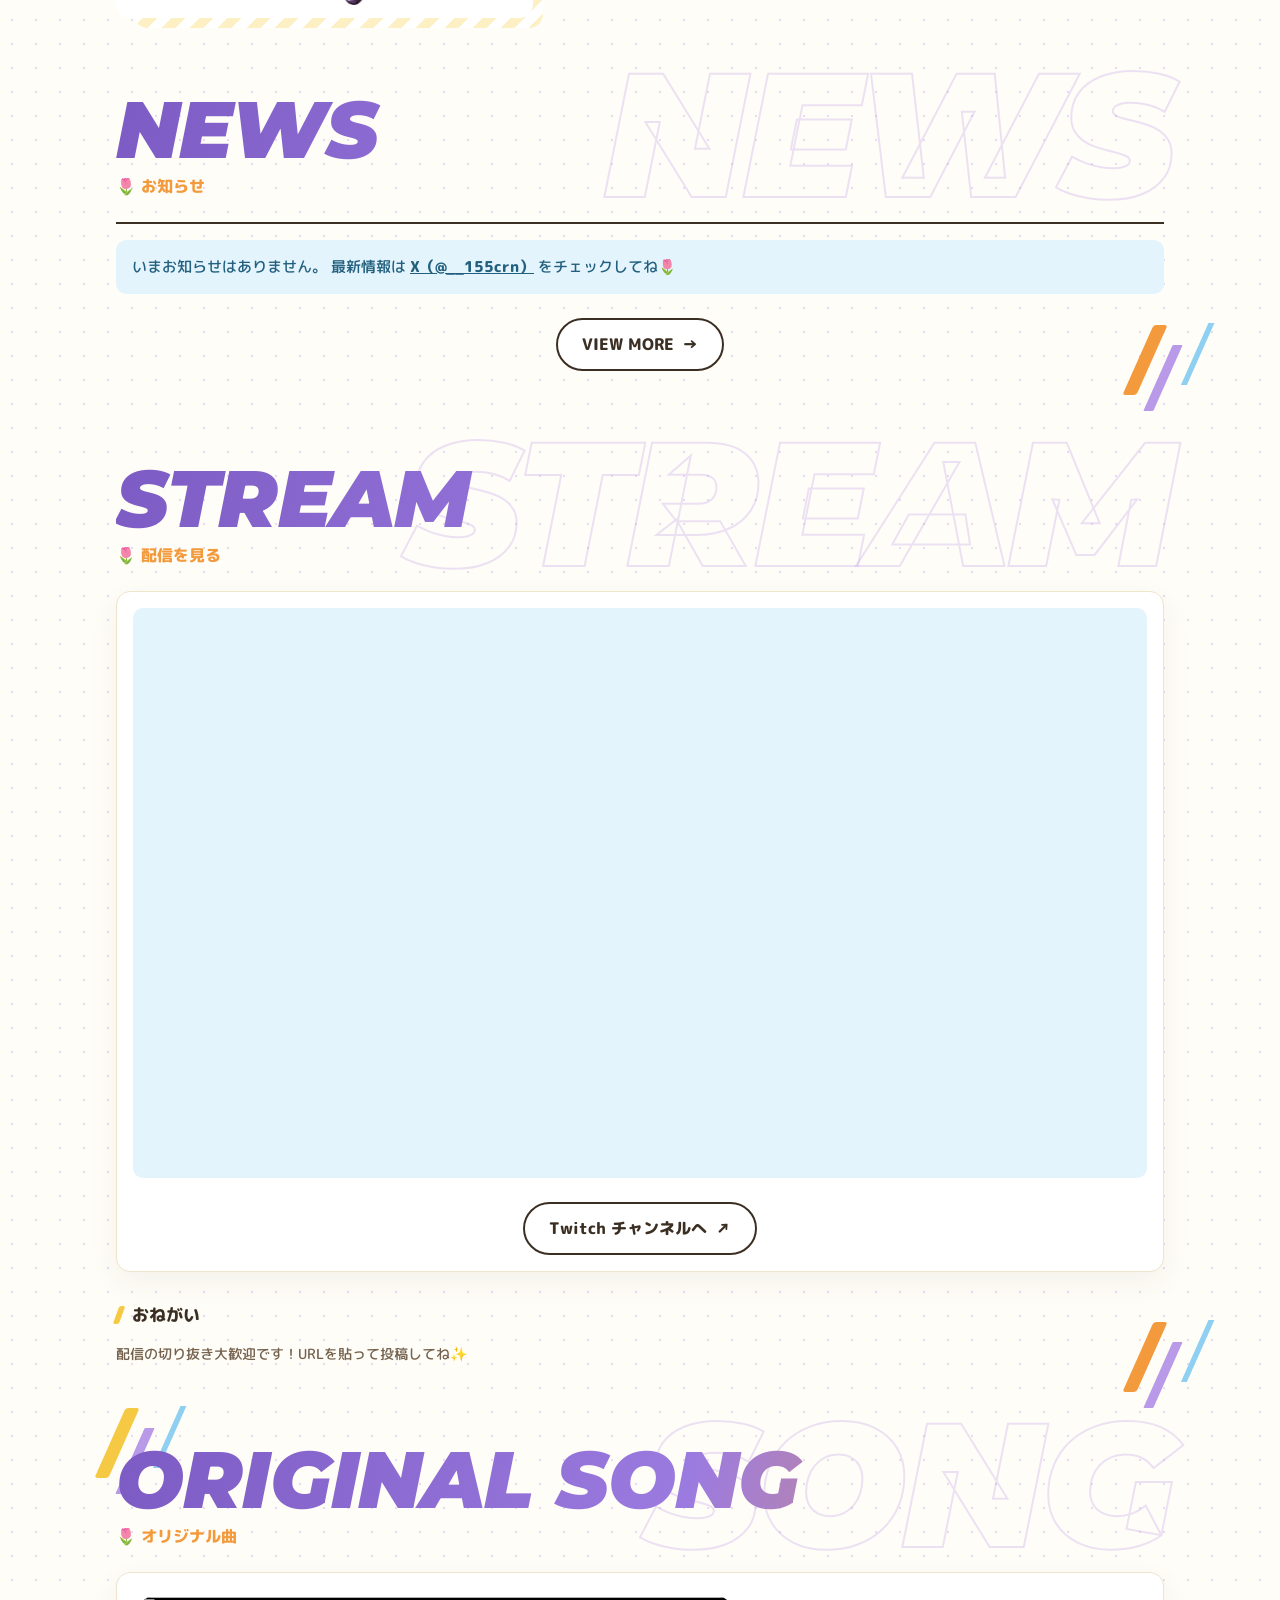
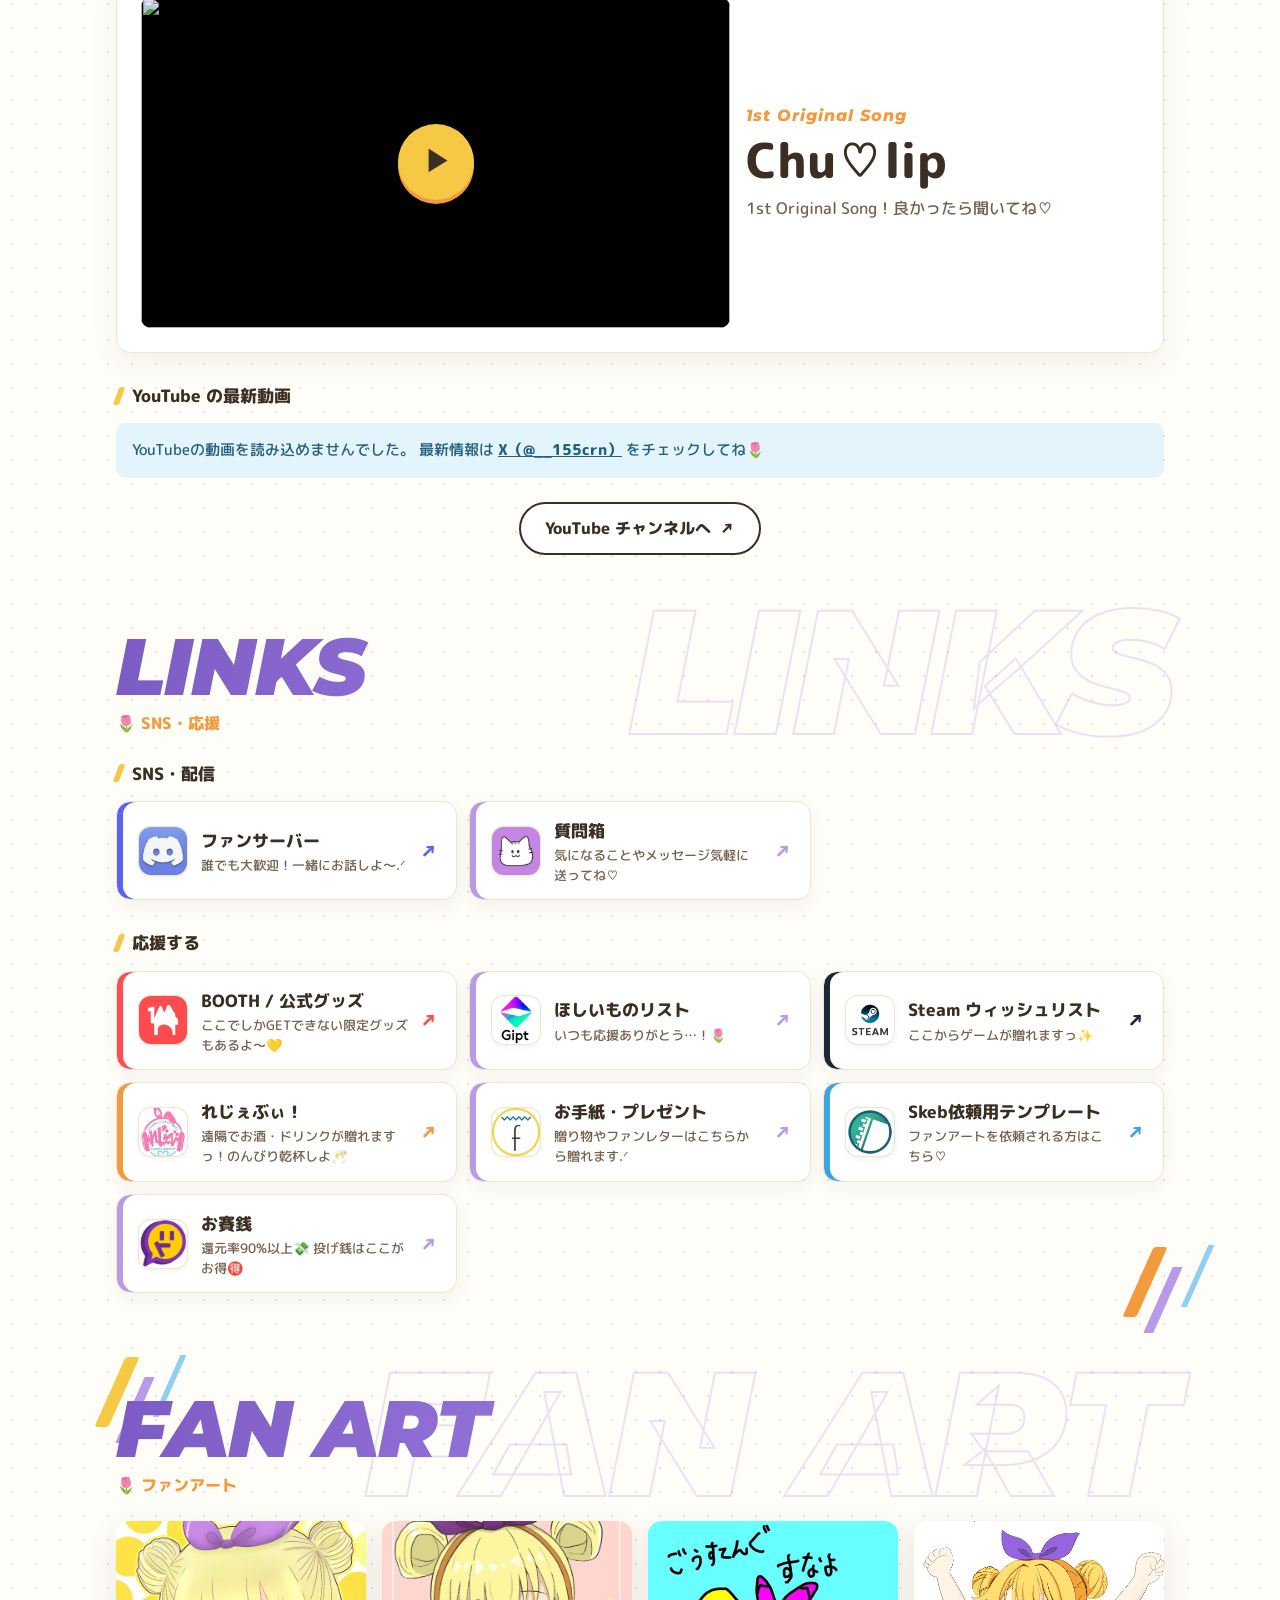
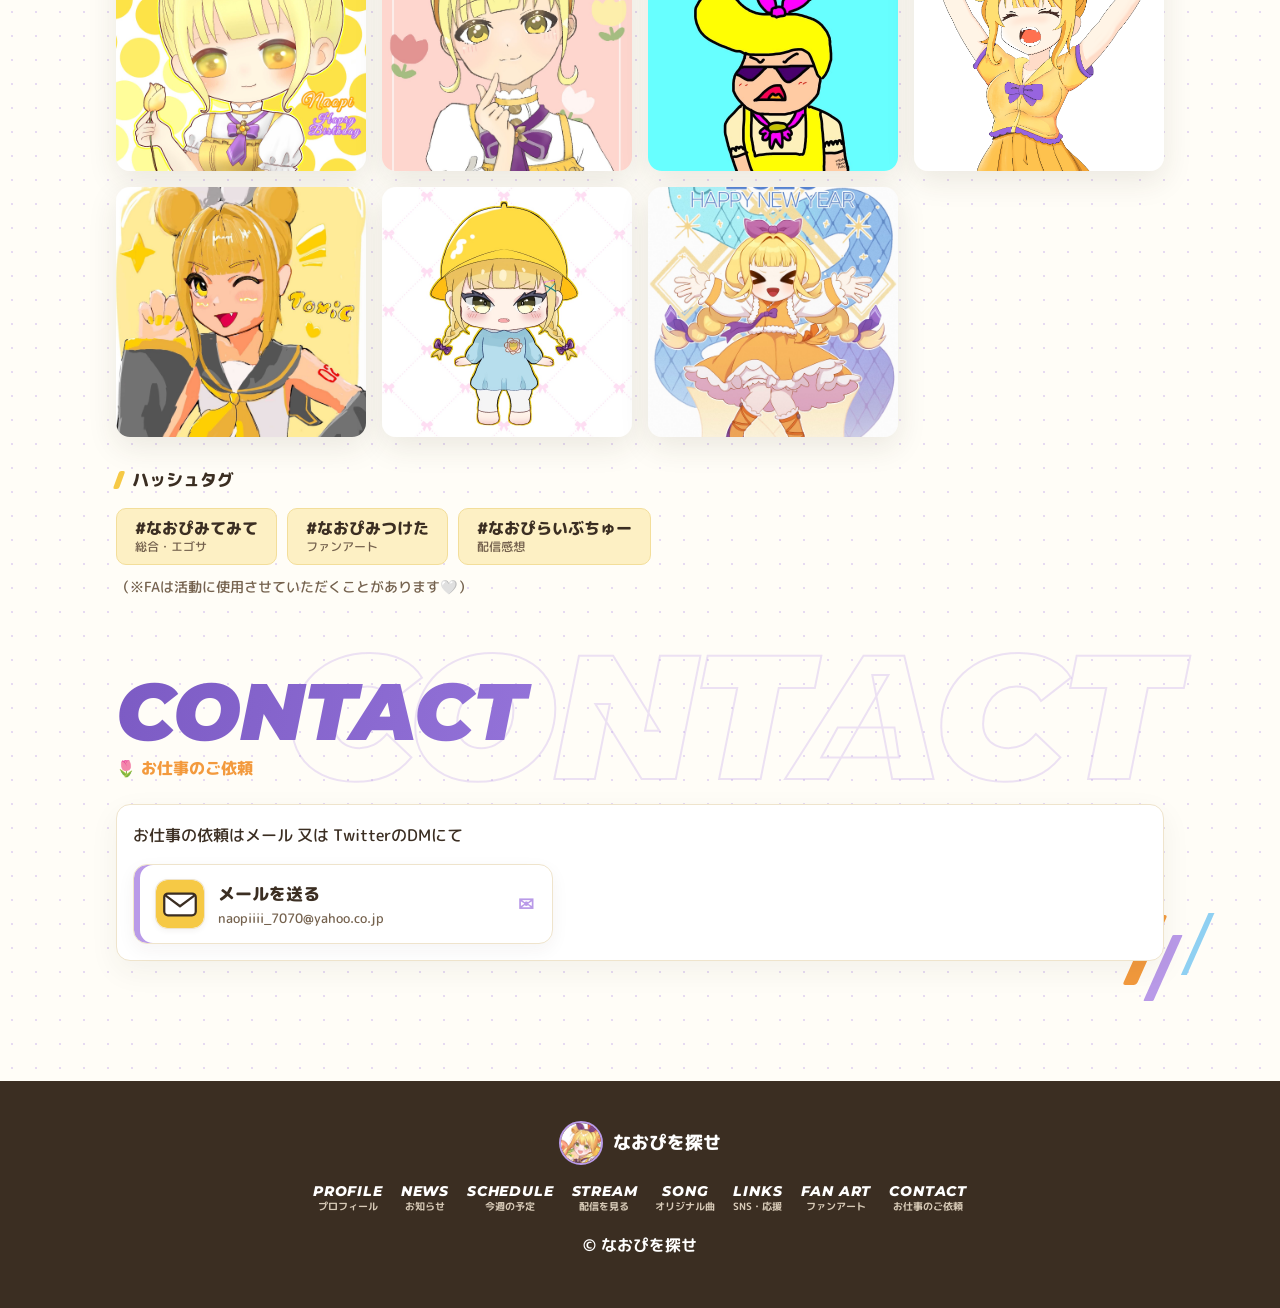
==== commit 02c80bcc: "メールをリンク欄から外し、いちばん下のご依頼欄で押せるカードにする。Doneruの一言を変更 Co-Authored-By: Claude Opus 5.5 <noreply@anthropic.co" ====
--- a/site/index.html
+++ b/site/index.html
@@ -23,8 +23,8 @@
 <link rel="preconnect" href="https://fonts.googleapis.com">
 <link rel="preconnect" href="https://fonts.gstatic.com" crossorigin>
 <link href="https://fonts.googleapis.com/css2?family=M+PLUS+Rounded+1c:wght@500;700;800&family=Montserrat:ital,wght@1,800;1,900&display=swap" rel="stylesheet">
-<link rel="stylesheet" href="css/style.css?v=202611251348">
-<script type="module" src="js/main.js?v=202611251348"></script>
+<link rel="stylesheet" href="css/style.css?v=202611251358">
+<script type="module" src="js/main.js?v=202611251358"></script>
 </head>
 <body>
 <div id="loader" class="loader" aria-hidden="true">
--- a/site/css/style.css
+++ b/site/css/style.css
@@ -516,3 +516,7 @@
 .news-more { margin-top: 28px; }
 .news-missing { margin: 0; color: var(--ink-soft); }
 .news-back { text-align: center; }
+
+/* お仕事のご依頼欄のメール（リンク欄と同じカードの形） */
+#contact-text .link-card { margin-top: 14px; max-width: 420px; }
+#contact-text .link-card::after { content: "✉"; }
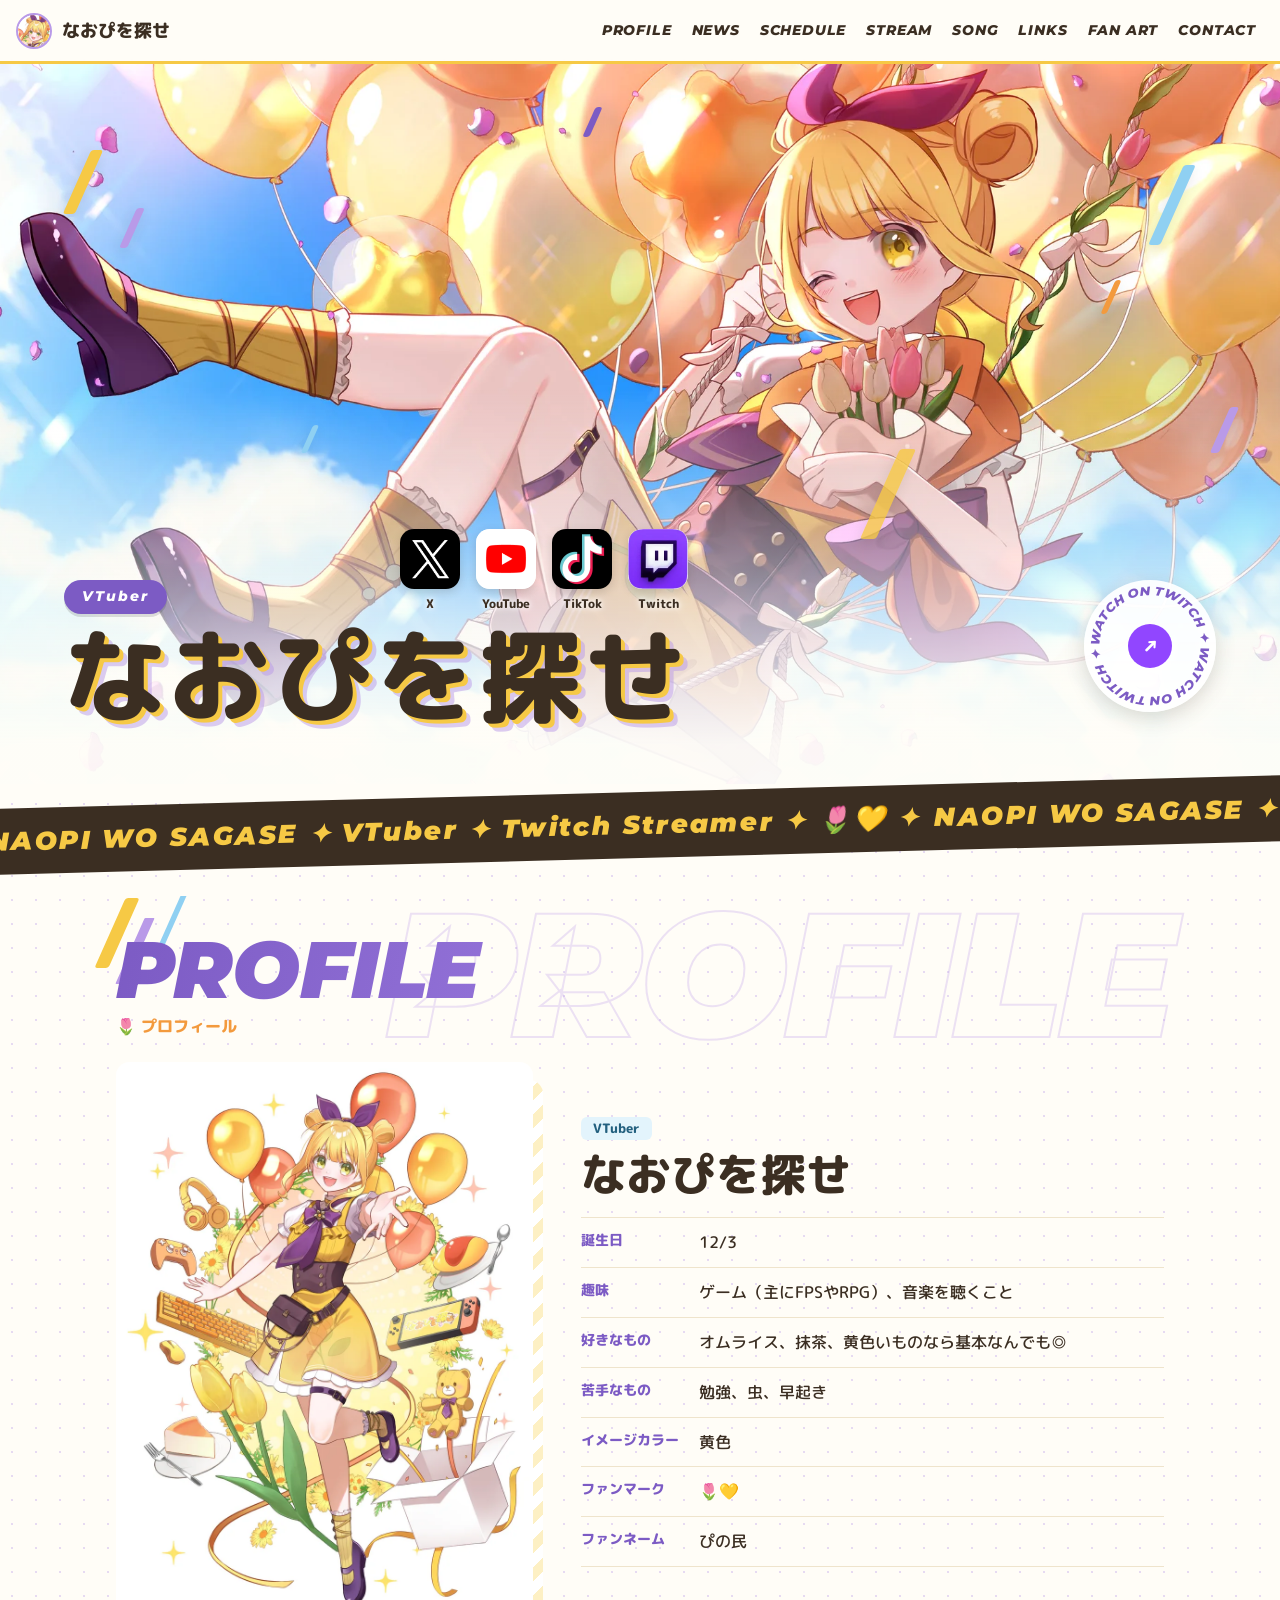
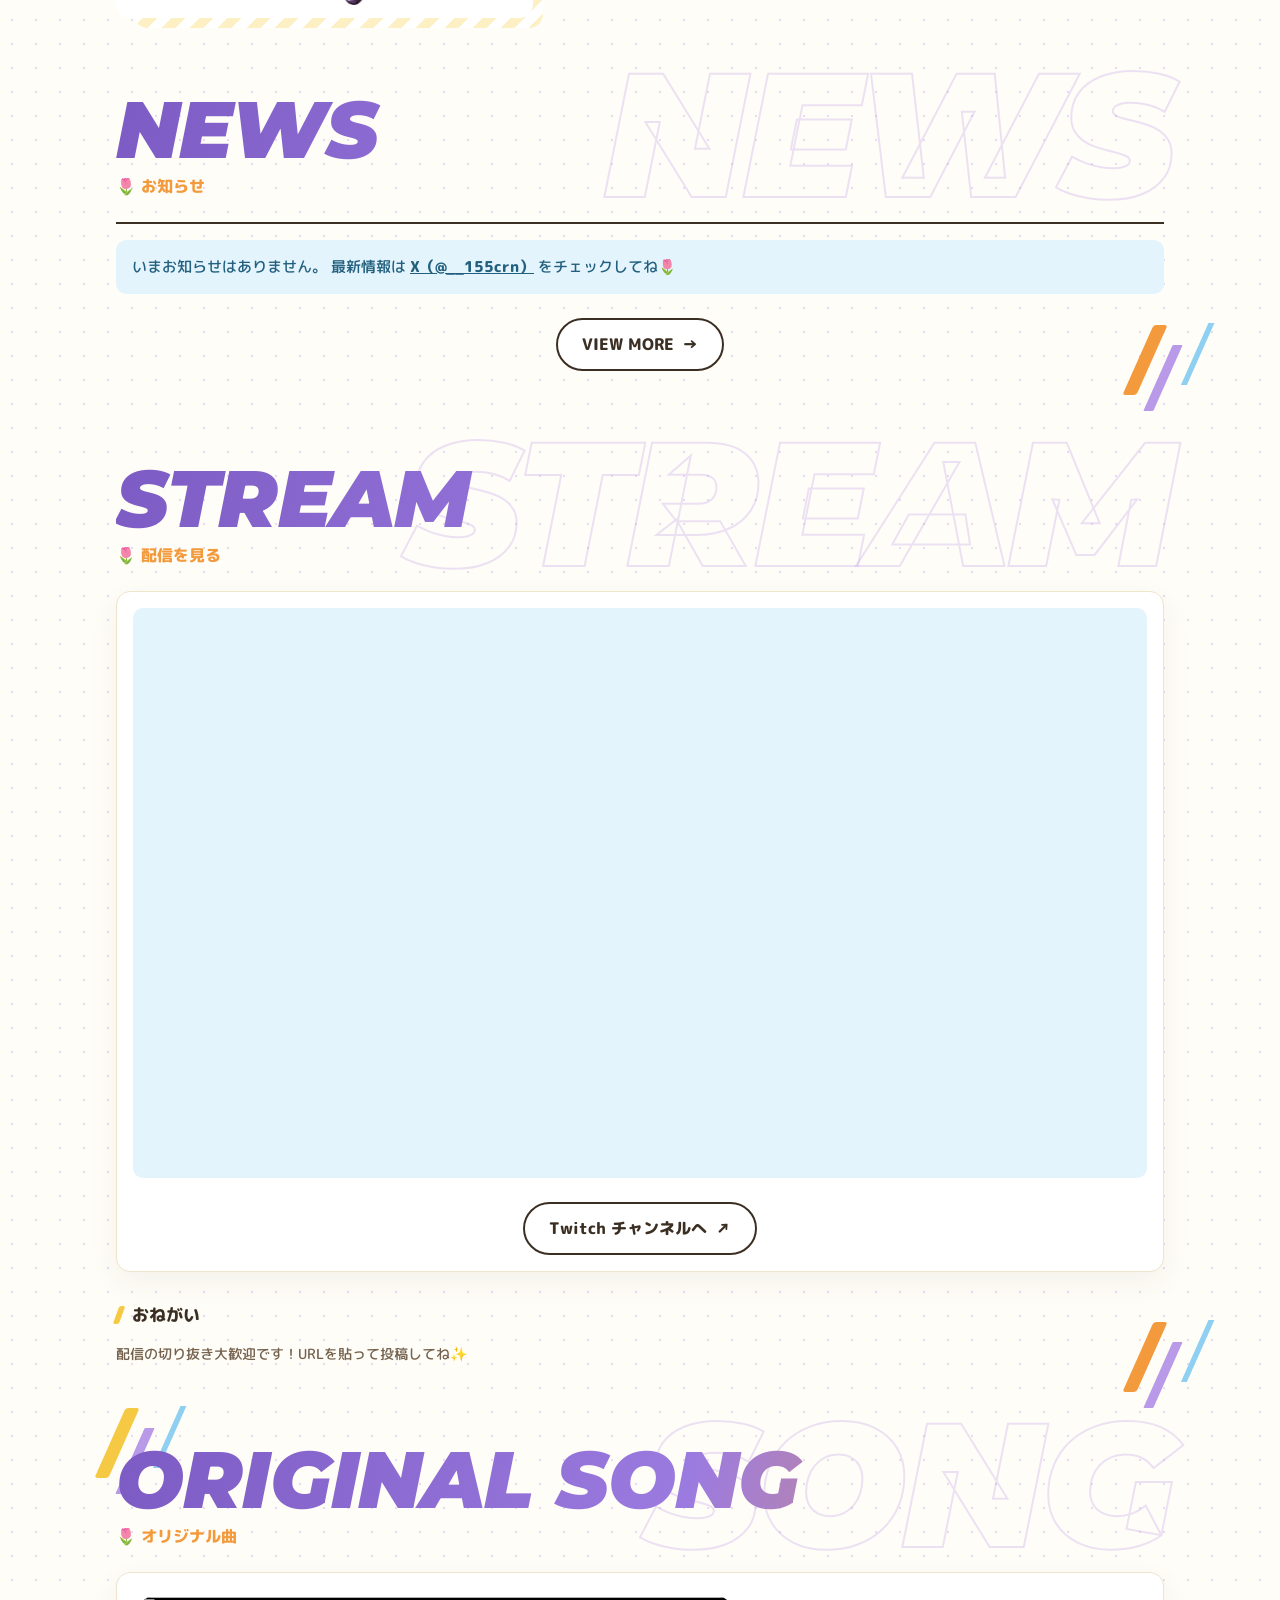
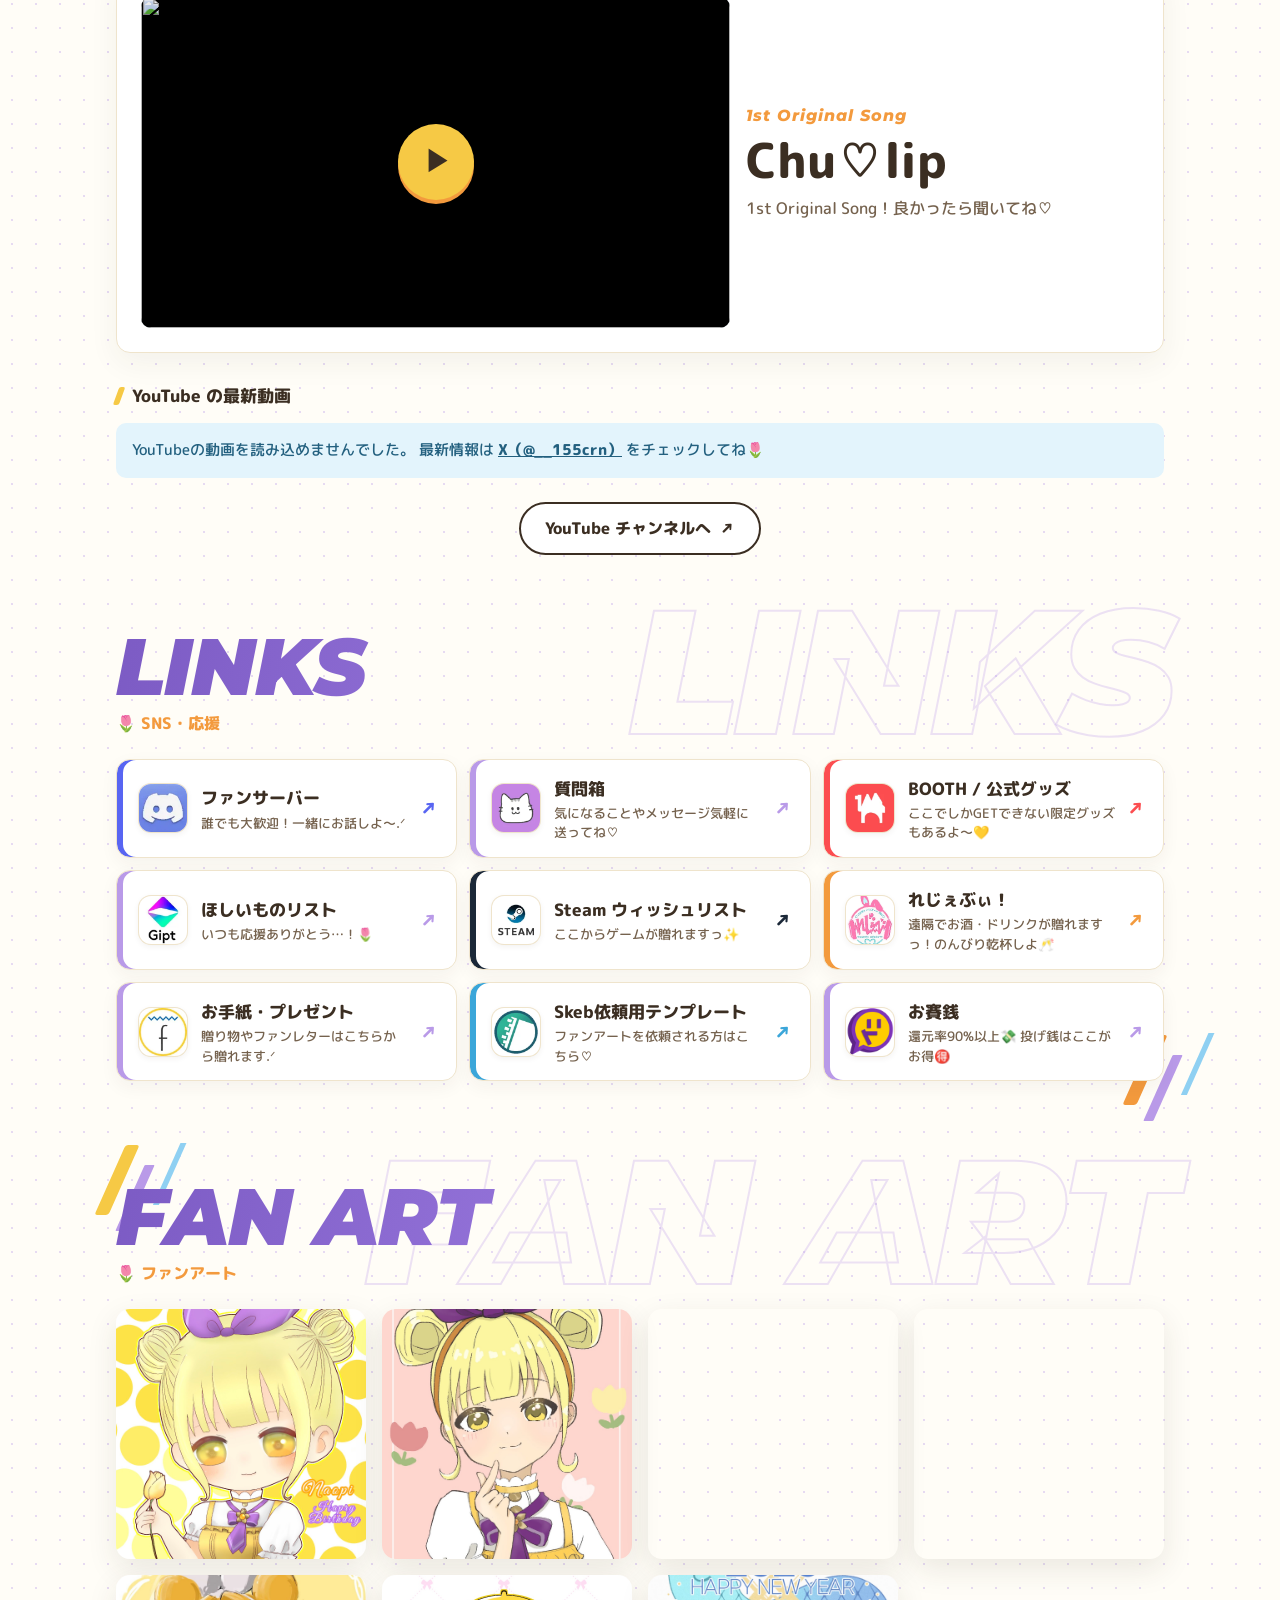
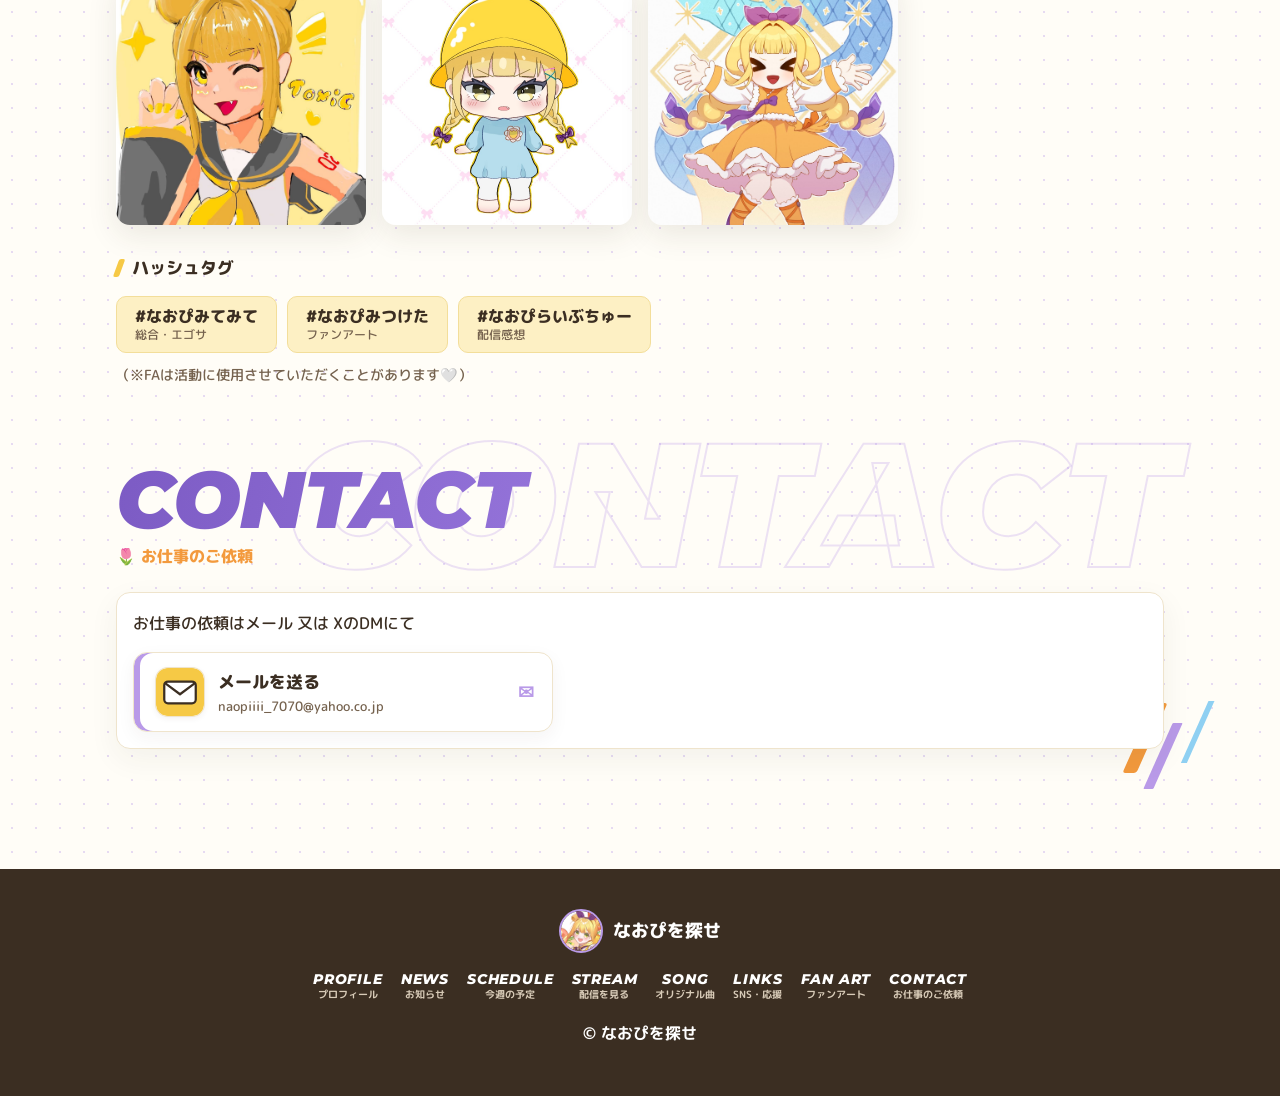
==== commit 0497725e: "リンク欄の「SNS・配信」「応援する」の分けをなくして1つに。「旧Twitter」の文言を削除し、ご依頼欄はXのDMに Co-Authored-By: Claude Opus 5.5 <noreply" ====
--- a/site/index.html
+++ b/site/index.html
@@ -23,8 +23,8 @@
 <link rel="preconnect" href="https://fonts.googleapis.com">
 <link rel="preconnect" href="https://fonts.gstatic.com" crossorigin>
 <link href="https://fonts.googleapis.com/css2?family=M+PLUS+Rounded+1c:wght@500;700;800&family=Montserrat:ital,wght@1,800;1,900&display=swap" rel="stylesheet">
-<link rel="stylesheet" href="css/style.css?v=202611251358">
-<script type="module" src="js/main.js?v=202611251358"></script>
+<link rel="stylesheet" href="css/style.css?v=202611251433">
+<script type="module" src="js/main.js?v=202611251433"></script>
 </head>
 <body>
 <div id="loader" class="loader" aria-hidden="true">
@@ -73,7 +73,7 @@
       <div class="hero-top-row">
         <p class="hero-kicker">VTuber</p>
         <ul class="hero-sns" aria-label="SNS">
-          <li><a href="https://x.com/__155crn" target="_blank" rel="noopener noreferrer"><img src="img/links/x.png" alt="" width="64" height="64"><span>X(旧Twitter)</span></a></li>
+          <li><a href="https://x.com/__155crn" target="_blank" rel="noopener noreferrer"><img src="img/links/x.png" alt="" width="64" height="64"><span>X</span></a></li>
           <li><a href="https://www.youtube.com/@naopi_123" target="_blank" rel="noopener noreferrer"><img src="img/links/youtube.png" alt="" width="64" height="64"><span>YouTube</span></a></li>
           <li><a href="https://www.tiktok.com/@naopi_123" target="_blank" rel="noopener noreferrer"><img src="img/links/tiktok.png" alt="" width="64" height="64"><span>TikTok</span></a></li>
           <li><a href="https://www.twitch.tv/naopi123" target="_blank" rel="noopener noreferrer"><img src="img/links/twitch.webp" alt="" width="64" height="64"><span>Twitch</span></a></li>
@@ -142,10 +142,7 @@
 
   <section id="links" class="section" data-bg="LINKS">
     <h2 class="section-title"><span class="en">LINKS</span><span class="ja">SNS・応援</span></h2>
-    <h3 class="sub-title">SNS・配信</h3>
     <div id="links-main" class="link-grid"></div>
-    <h3 class="sub-title">応援する</h3>
-    <div id="links-support" class="link-grid"></div>
     <div id="x-timeline" class="x-timeline" hidden></div>
   </section>
 
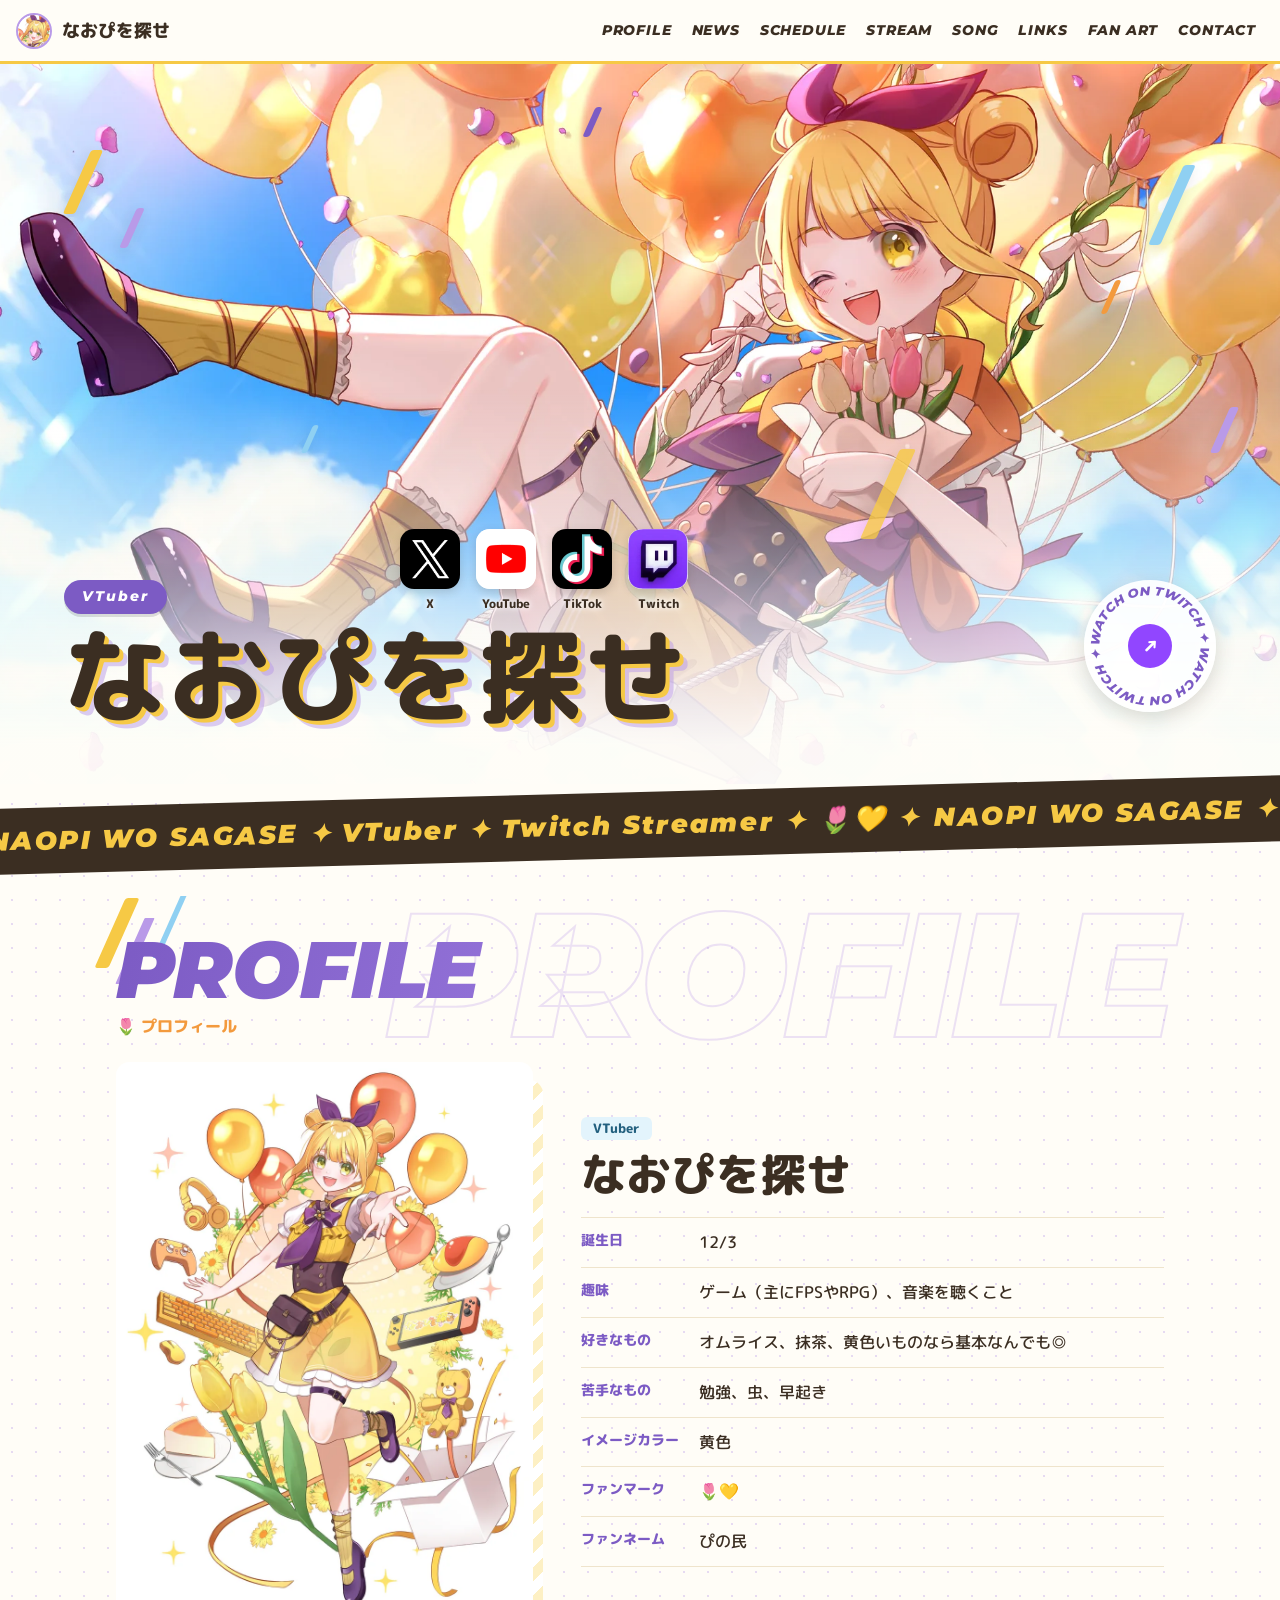
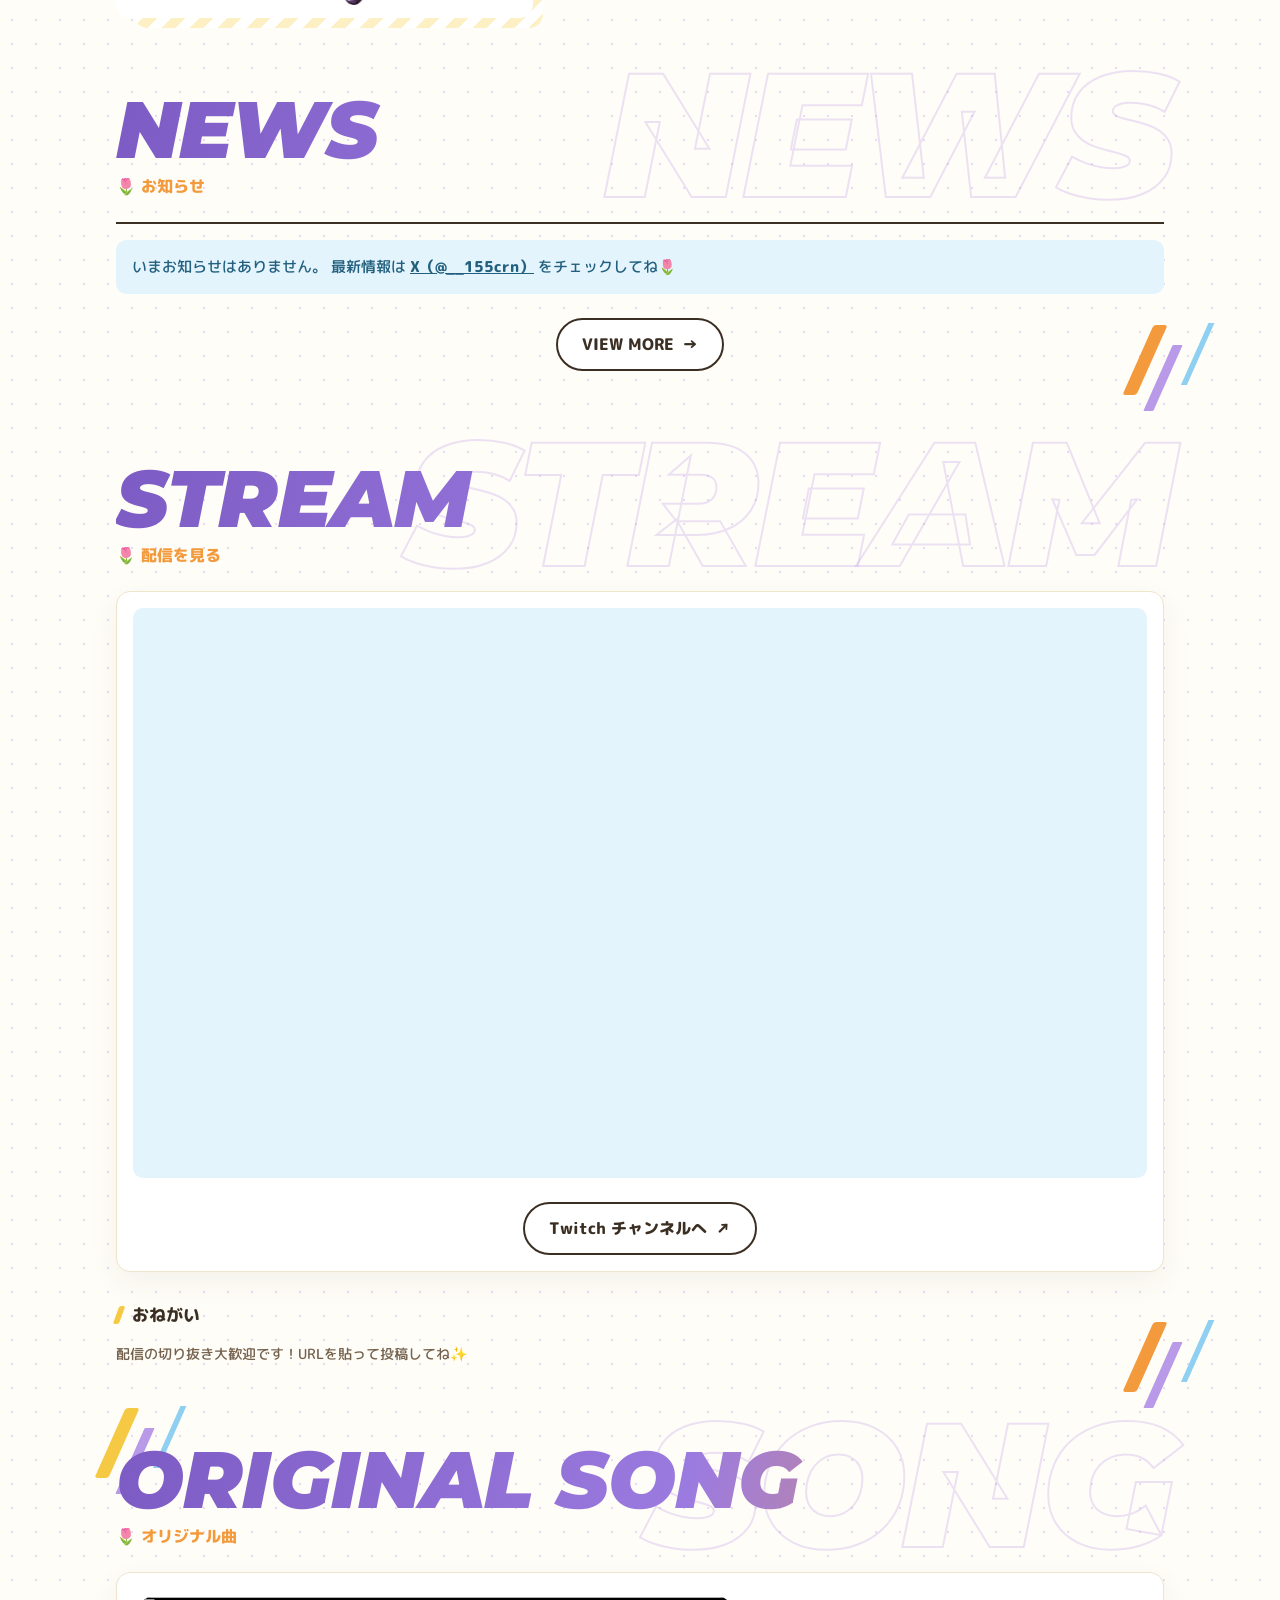
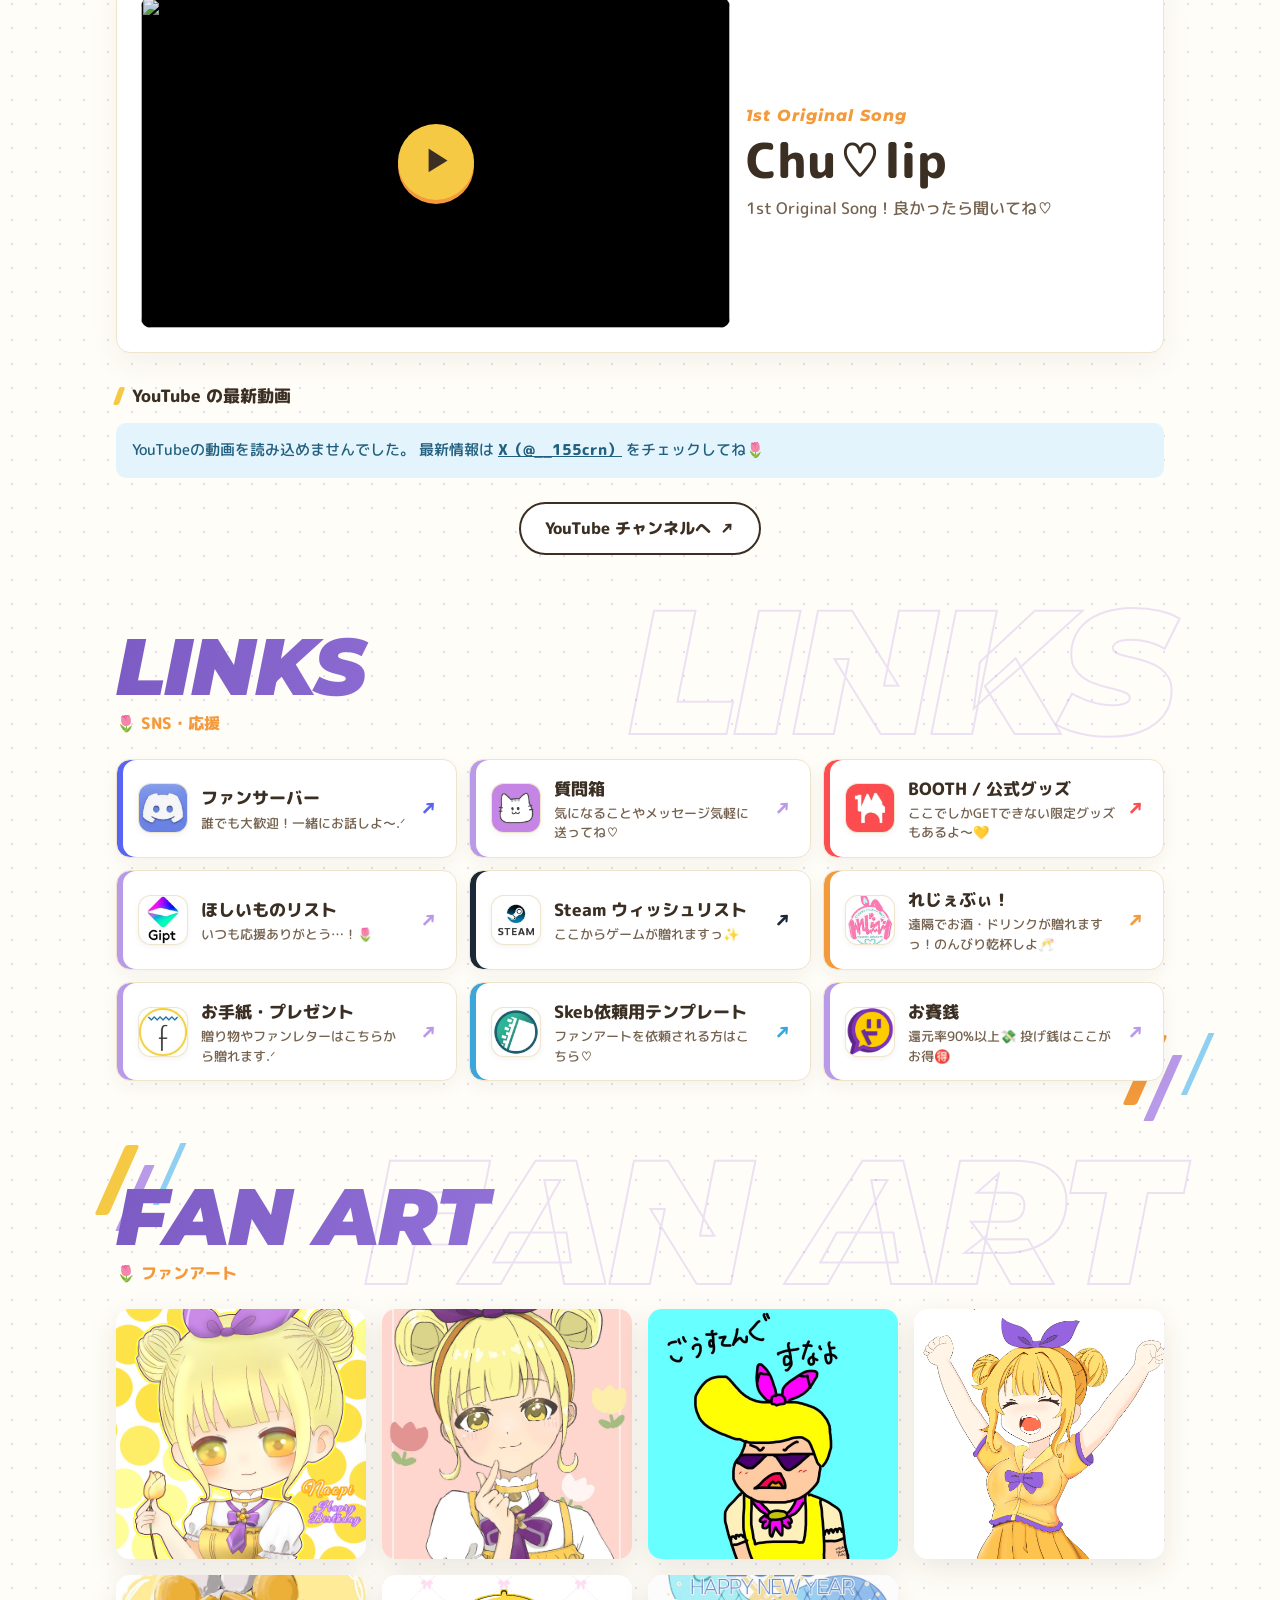
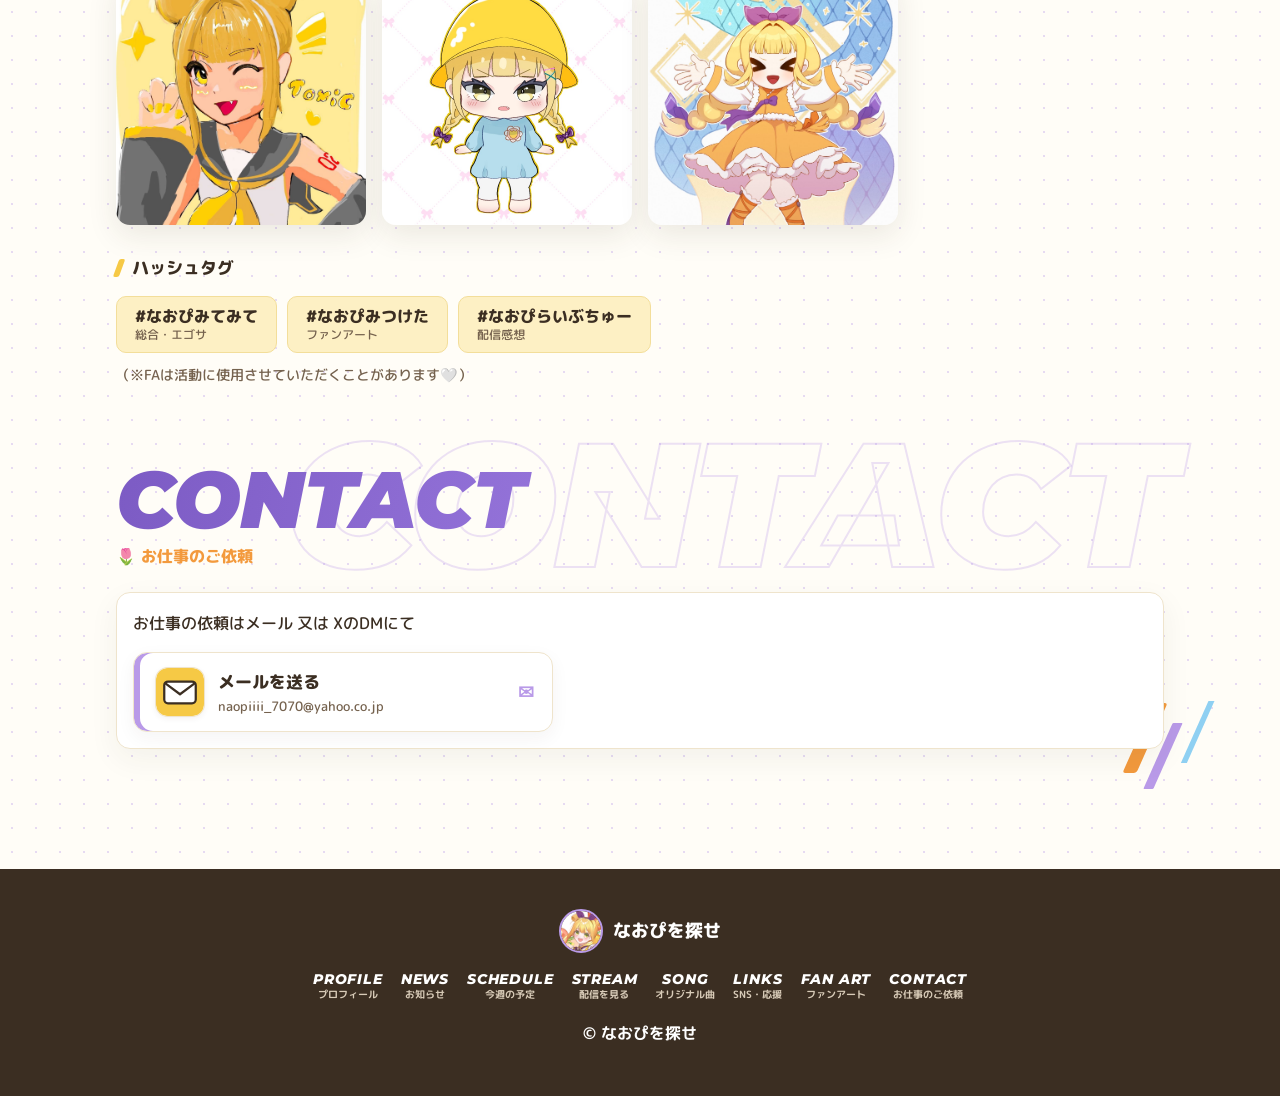
==== commit 844842de: "リンクのボタンの大きさを全部そろえる Co-Authored-By: Claude Opus 5.5 <noreply@anthropic.com>" ====
--- a/site/index.html
+++ b/site/index.html
@@ -23,8 +23,8 @@
 <link rel="preconnect" href="https://fonts.googleapis.com">
 <link rel="preconnect" href="https://fonts.gstatic.com" crossorigin>
 <link href="https://fonts.googleapis.com/css2?family=M+PLUS+Rounded+1c:wght@500;700;800&family=Montserrat:ital,wght@1,800;1,900&display=swap" rel="stylesheet">
-<link rel="stylesheet" href="css/style.css?v=202611251433">
-<script type="module" src="js/main.js?v=202611251433"></script>
+<link rel="stylesheet" href="css/style.css?v=202611251436">
+<script type="module" src="js/main.js?v=202611251436"></script>
 </head>
 <body>
 <div id="loader" class="loader" aria-hidden="true">
--- a/site/css/style.css
+++ b/site/css/style.css
@@ -368,7 +368,7 @@
 @media (max-width: 559px) { .notices-list li:not(.fallback) { grid-template-columns: 1fr; } .notice-date { grid-row: auto; } }
 
 /* ---------- Links（矢印つきカード） ---------- */
-.link-grid { display: grid; gap: 12px; grid-template-columns: 1fr; }
+.link-grid { display: grid; gap: 12px; grid-template-columns: 1fr; grid-auto-rows: 1fr; } /* ボタンの高さは全部いちばん高いものにそろえる */
 @media (min-width: 560px) { .link-grid { grid-template-columns: repeat(2, 1fr); } }
 @media (min-width: 900px) { .link-grid { grid-template-columns: repeat(3, 1fr); } }
 .link-card {
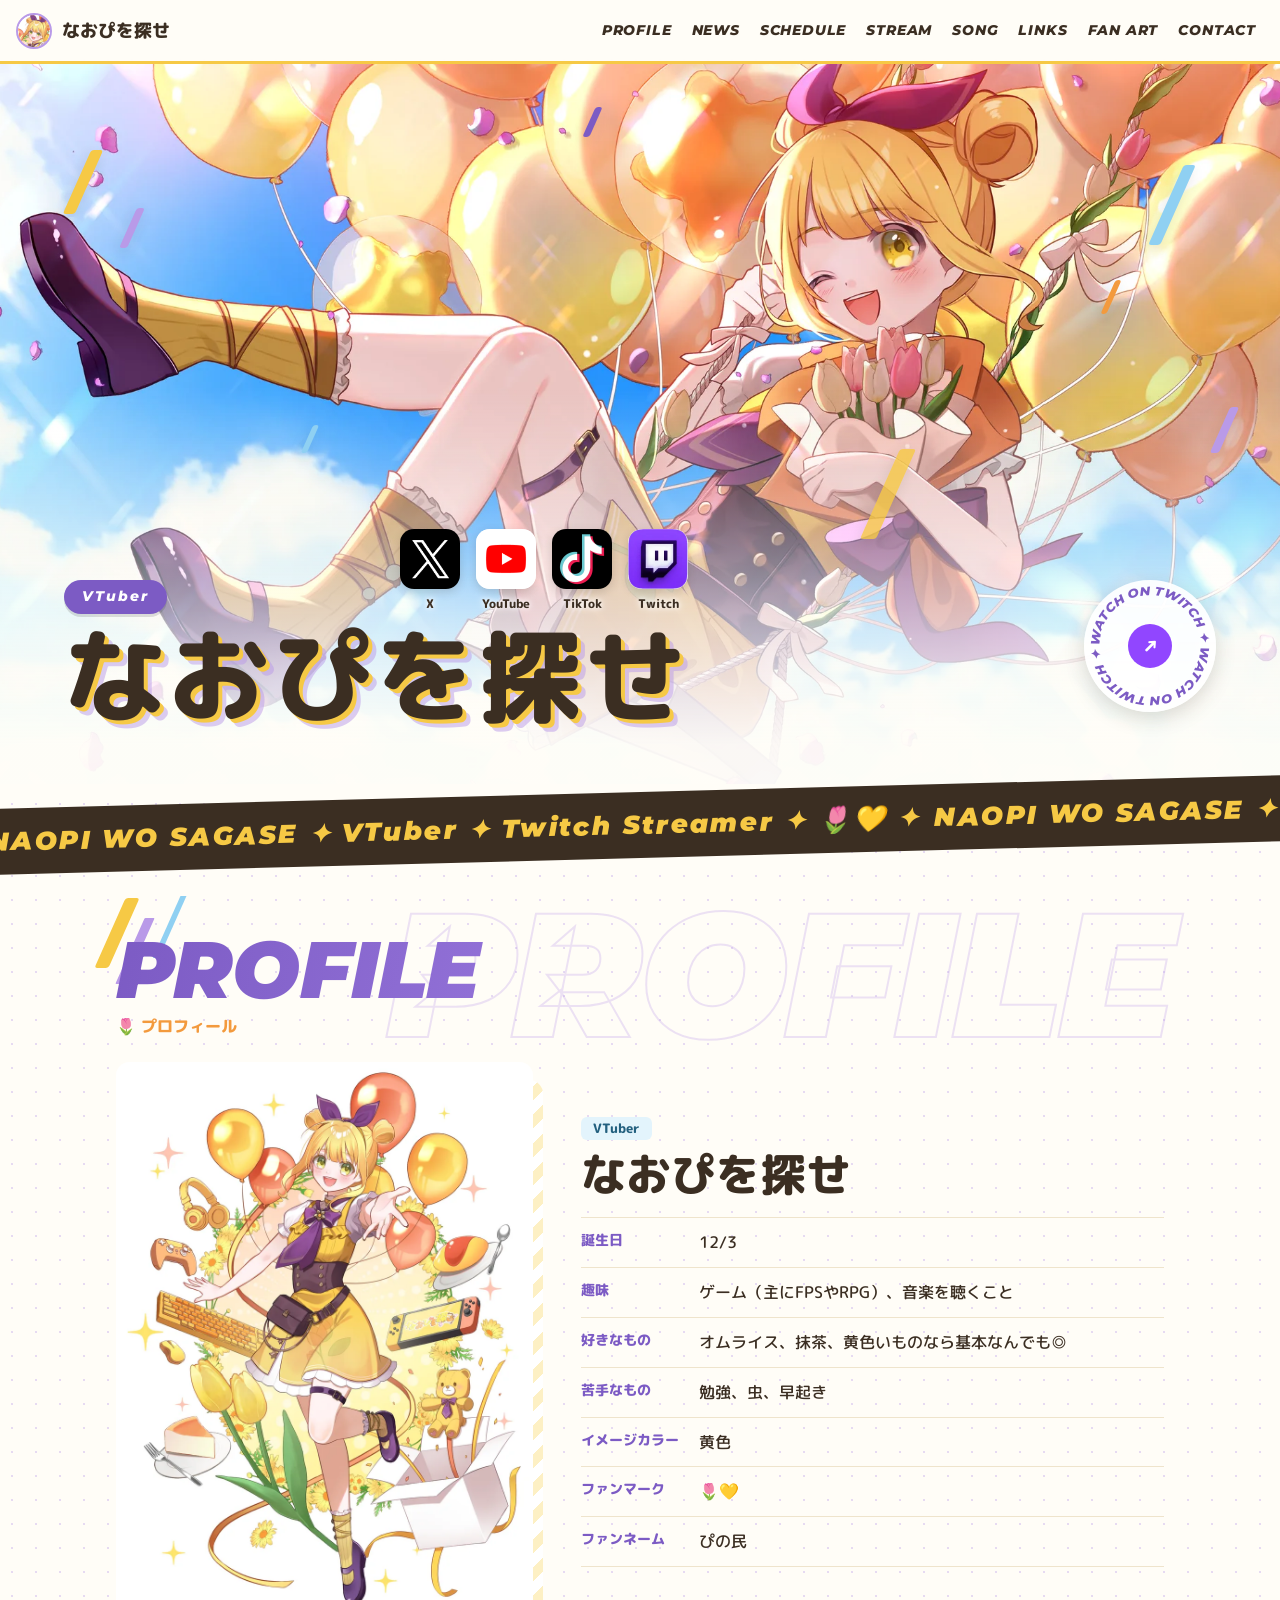
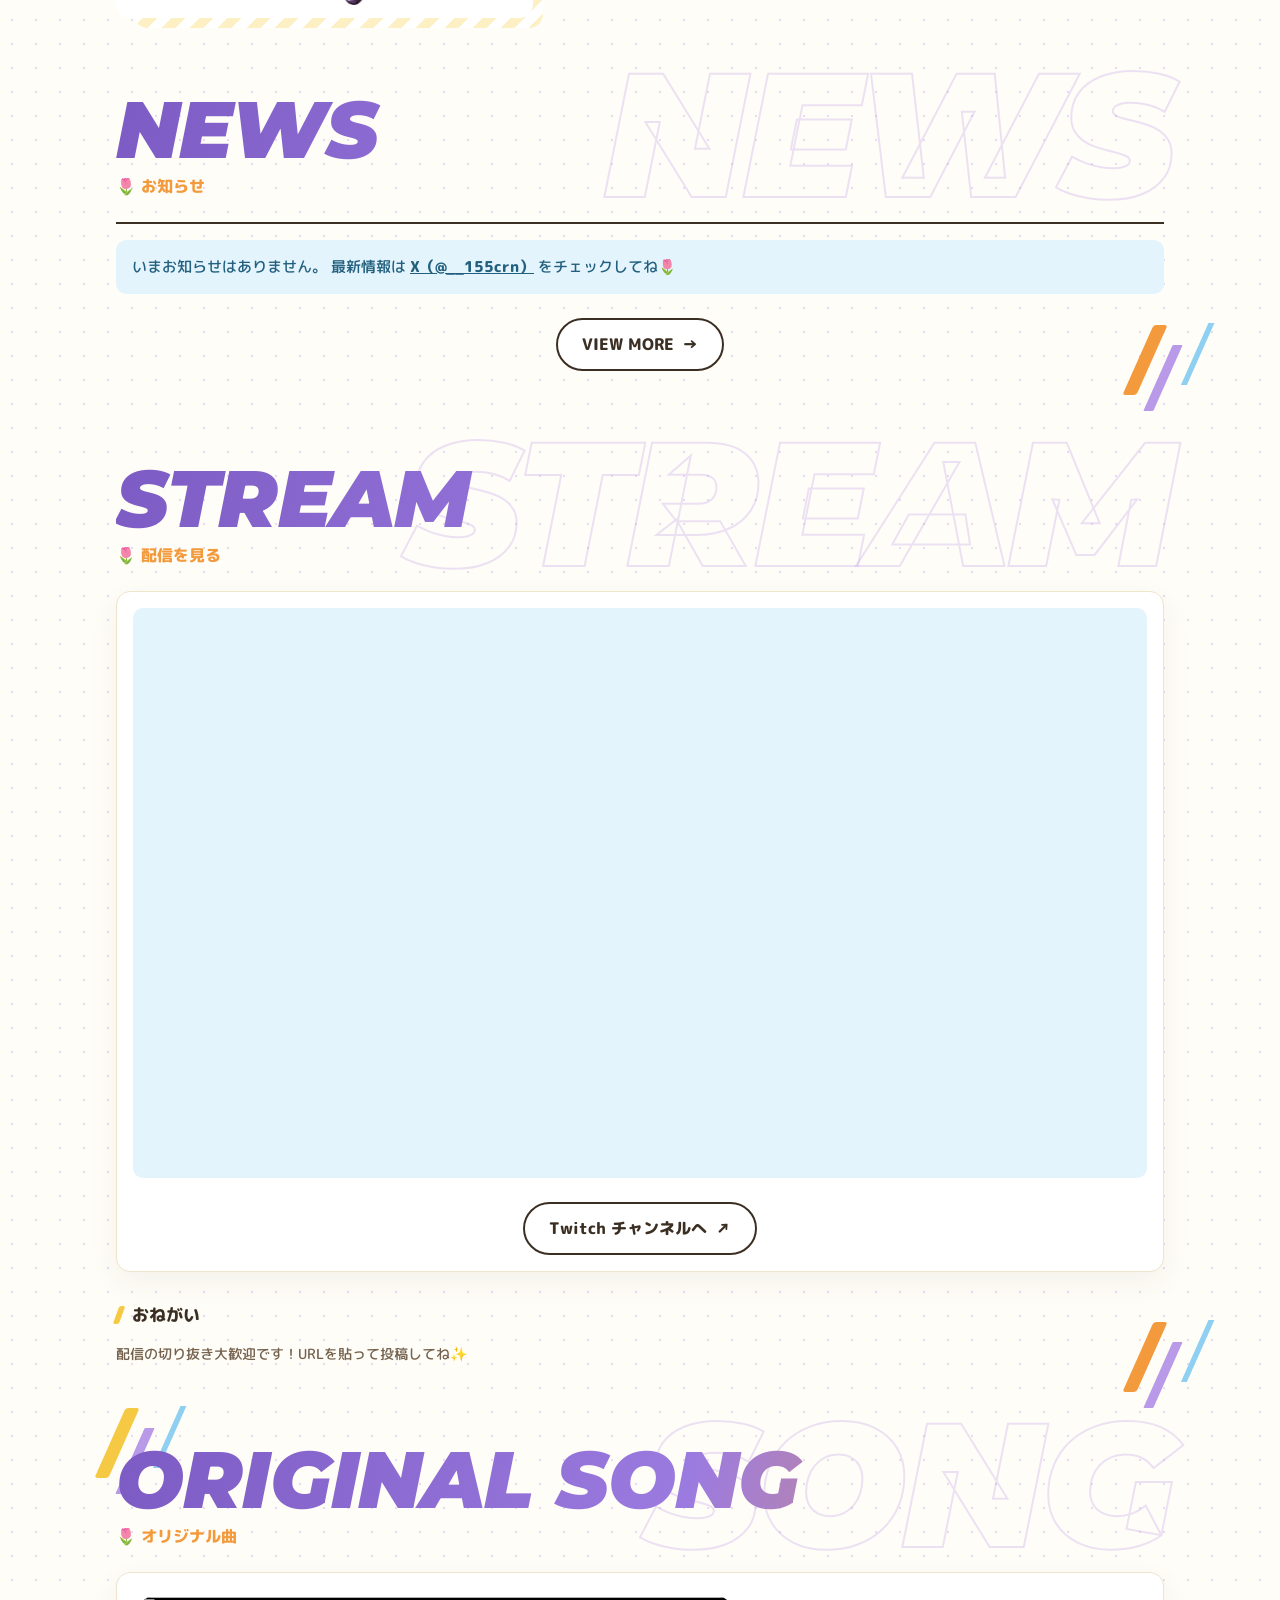
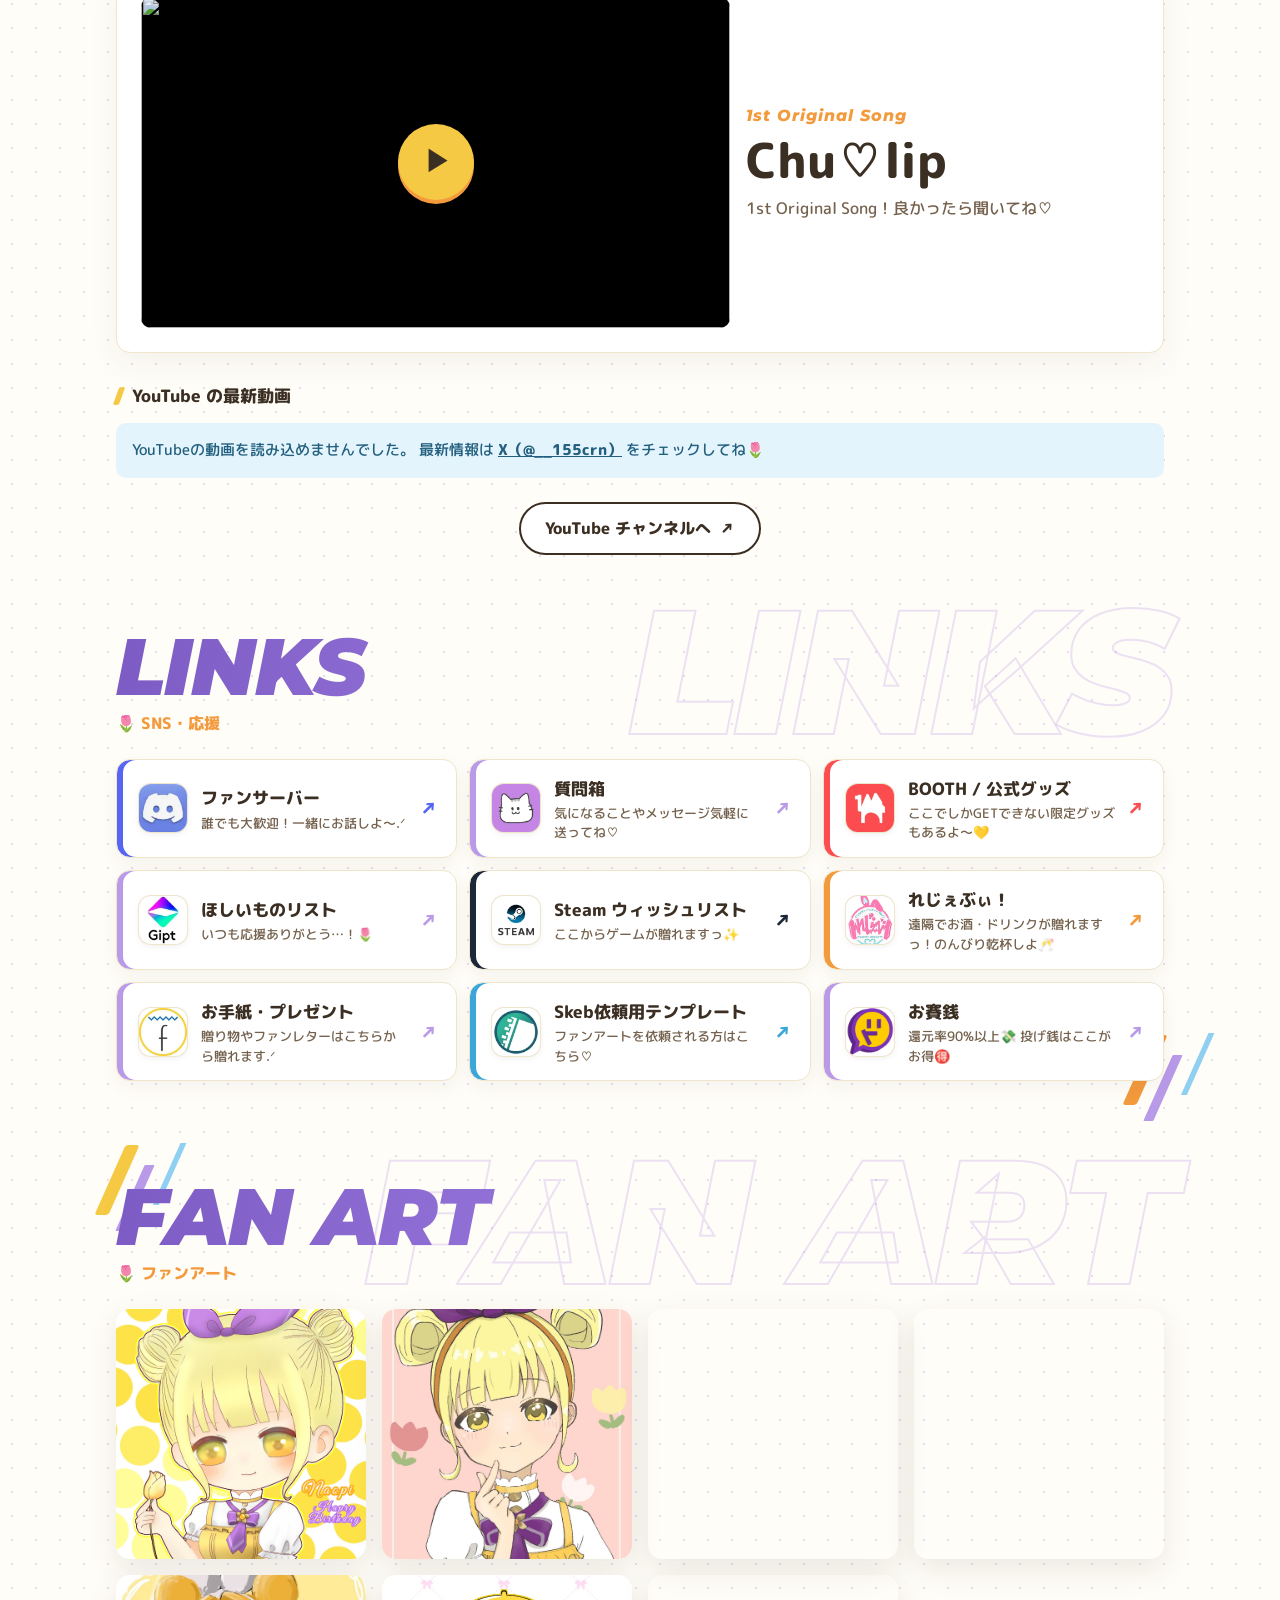
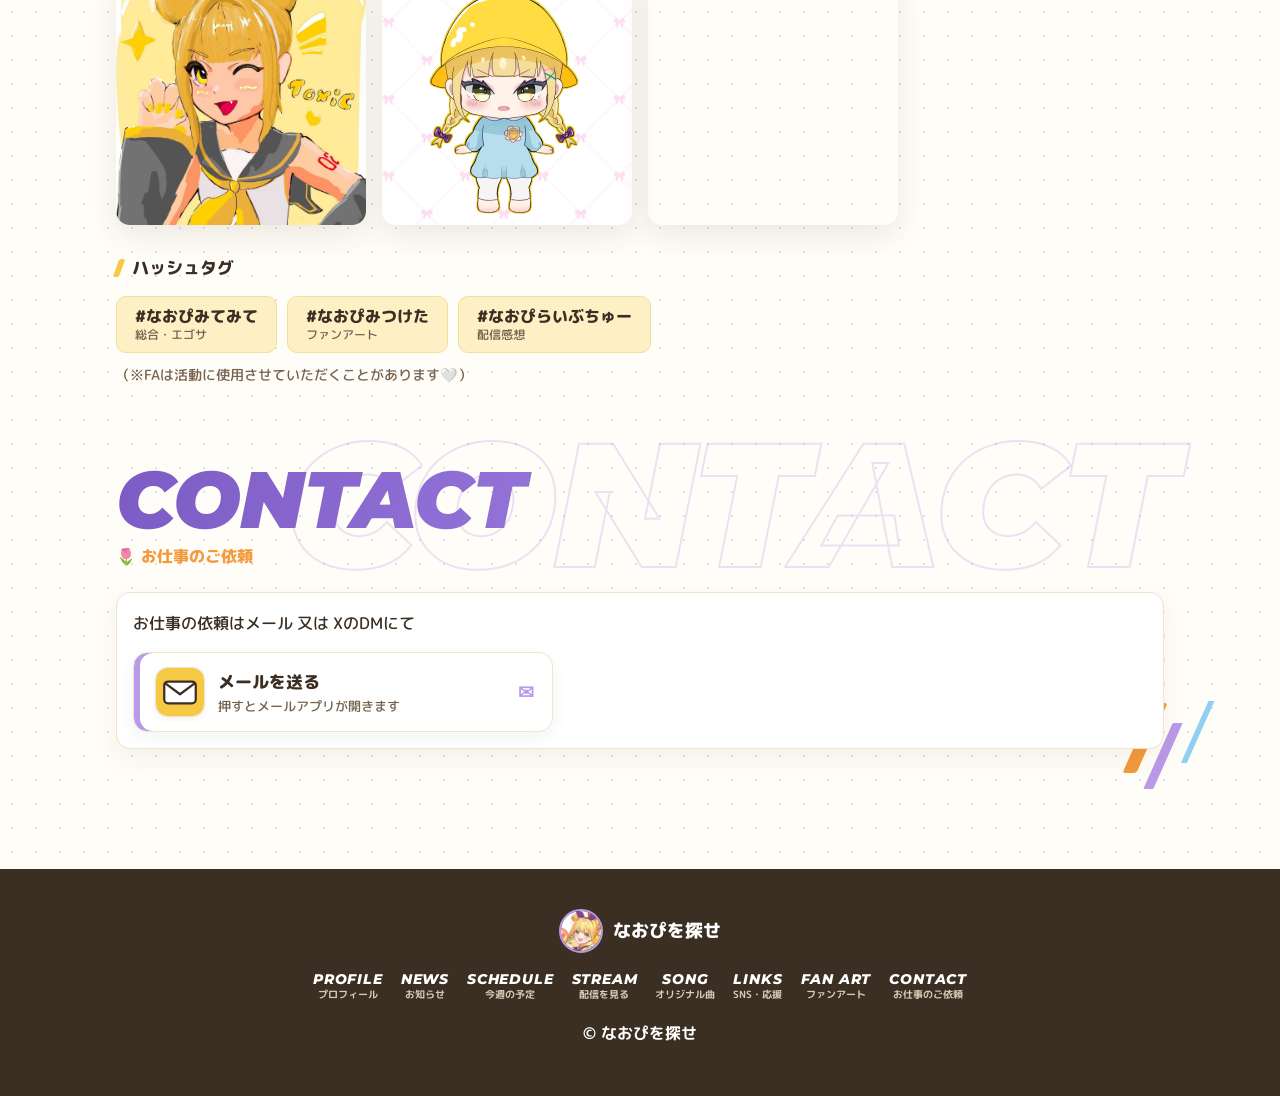
==== commit 6d7e4ffd: "ご依頼欄のメールボタンからアドレスの文字を消し、リンクだけにする Co-Authored-By: Claude Opus 5.5 <noreply@anthropic.com>" ====
--- a/site/index.html
+++ b/site/index.html
@@ -23,8 +23,8 @@
 <link rel="preconnect" href="https://fonts.googleapis.com">
 <link rel="preconnect" href="https://fonts.gstatic.com" crossorigin>
 <link href="https://fonts.googleapis.com/css2?family=M+PLUS+Rounded+1c:wght@500;700;800&family=Montserrat:ital,wght@1,800;1,900&display=swap" rel="stylesheet">
-<link rel="stylesheet" href="css/style.css?v=202611251436">
-<script type="module" src="js/main.js?v=202611251436"></script>
+<link rel="stylesheet" href="css/style.css?v=202611251503">
+<script type="module" src="js/main.js?v=202611251503"></script>
 </head>
 <body>
 <div id="loader" class="loader" aria-hidden="true">
